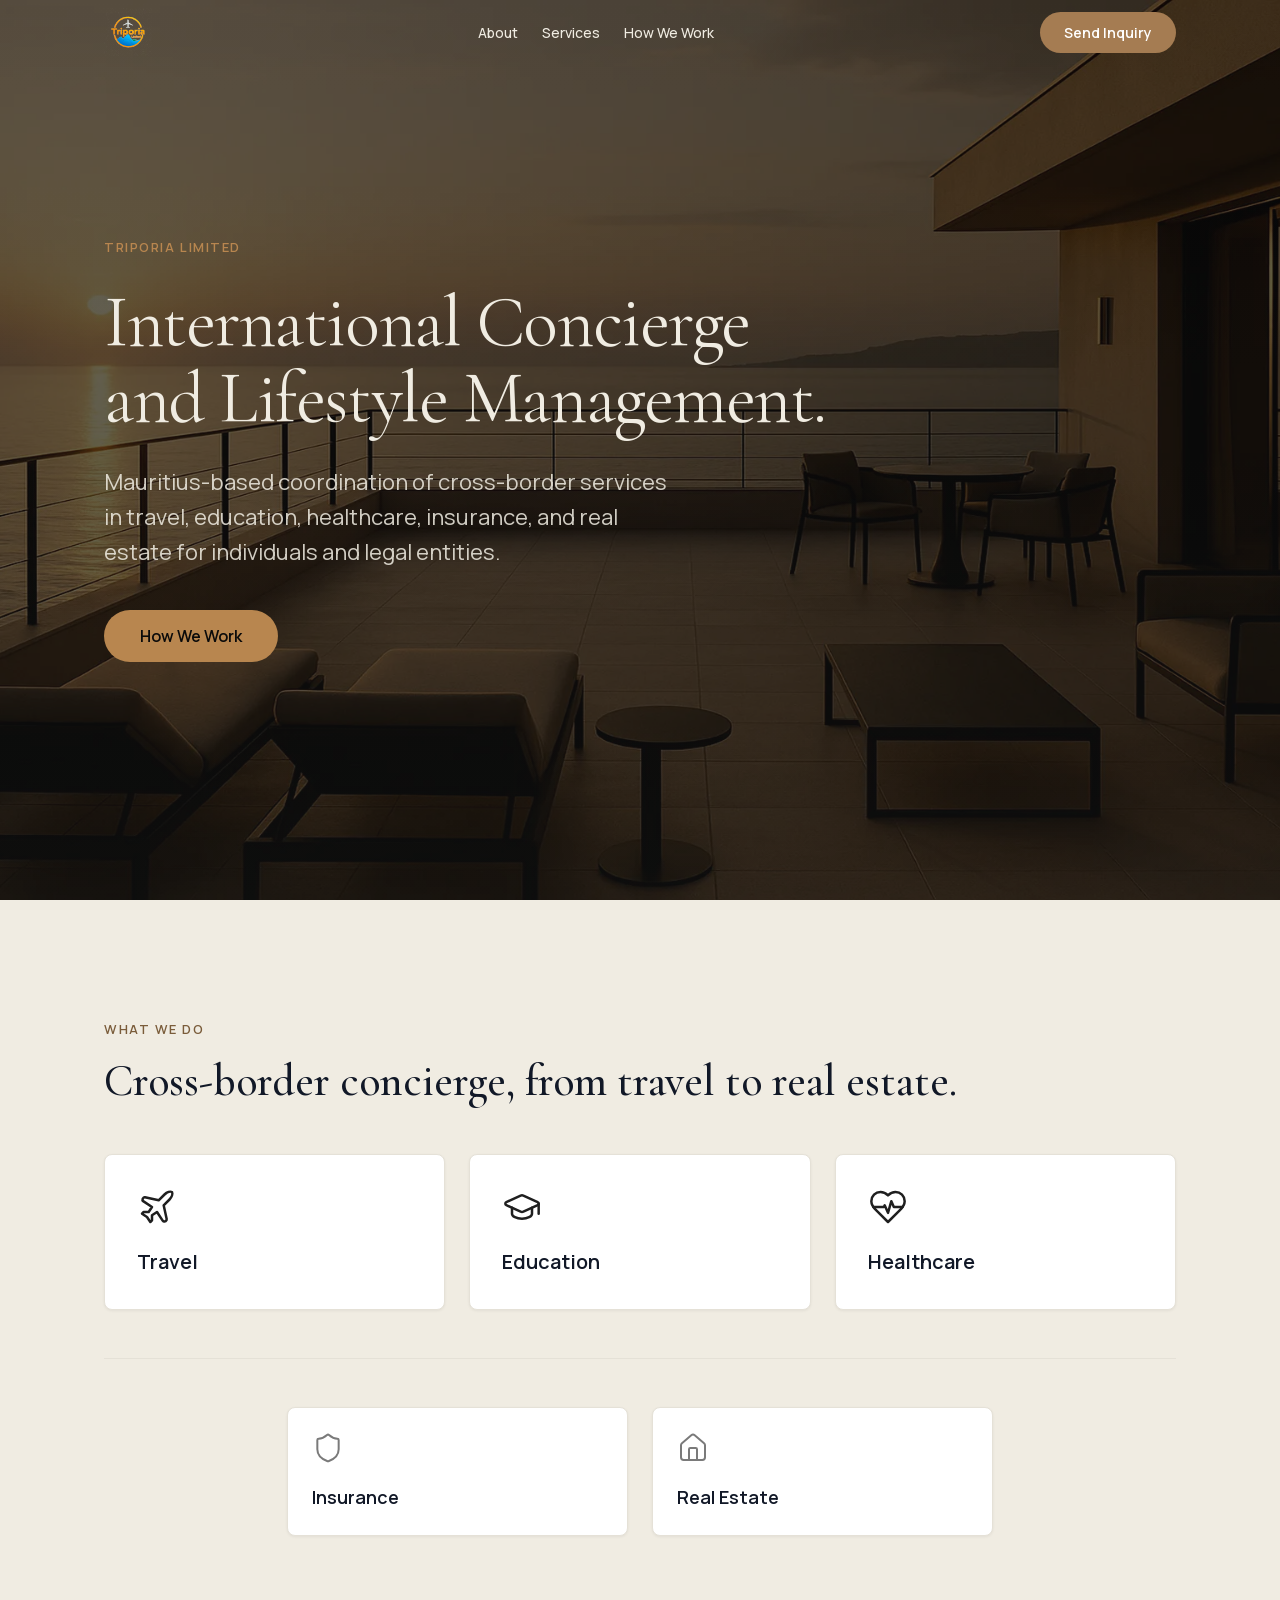
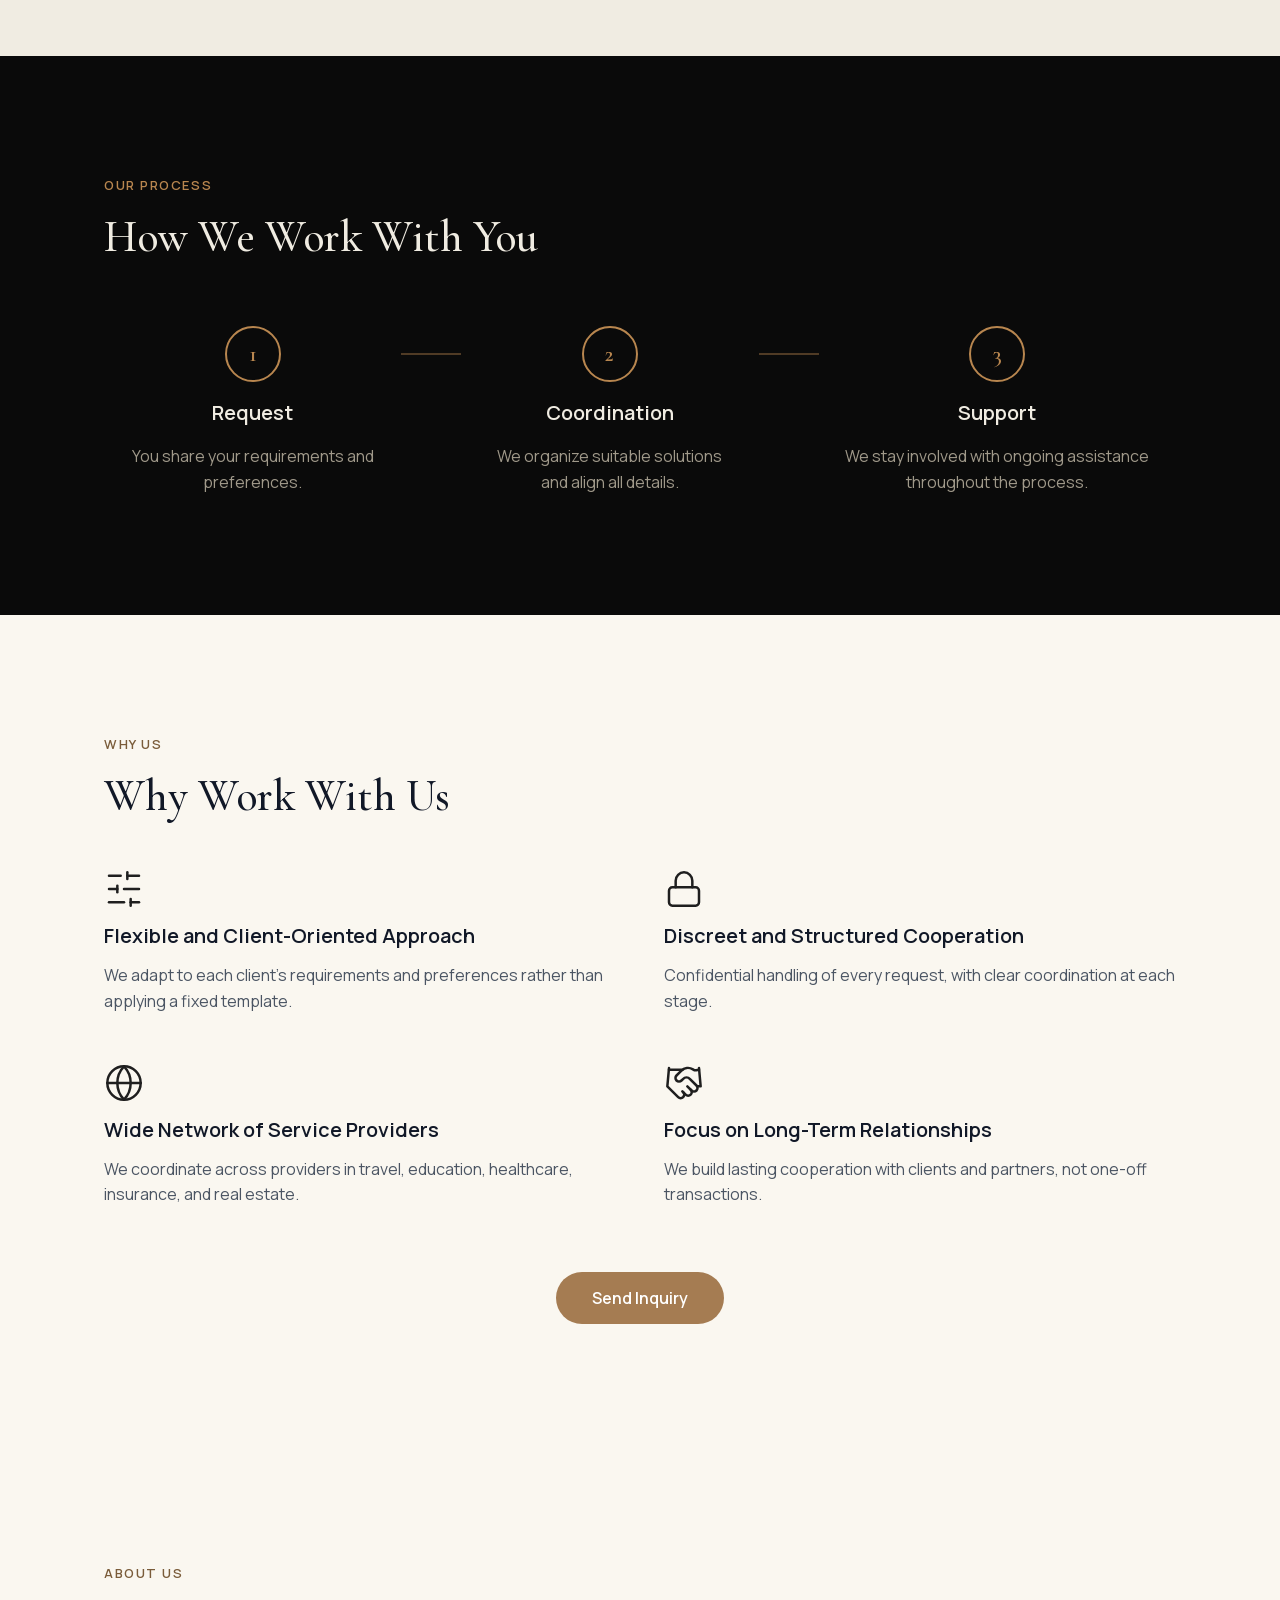
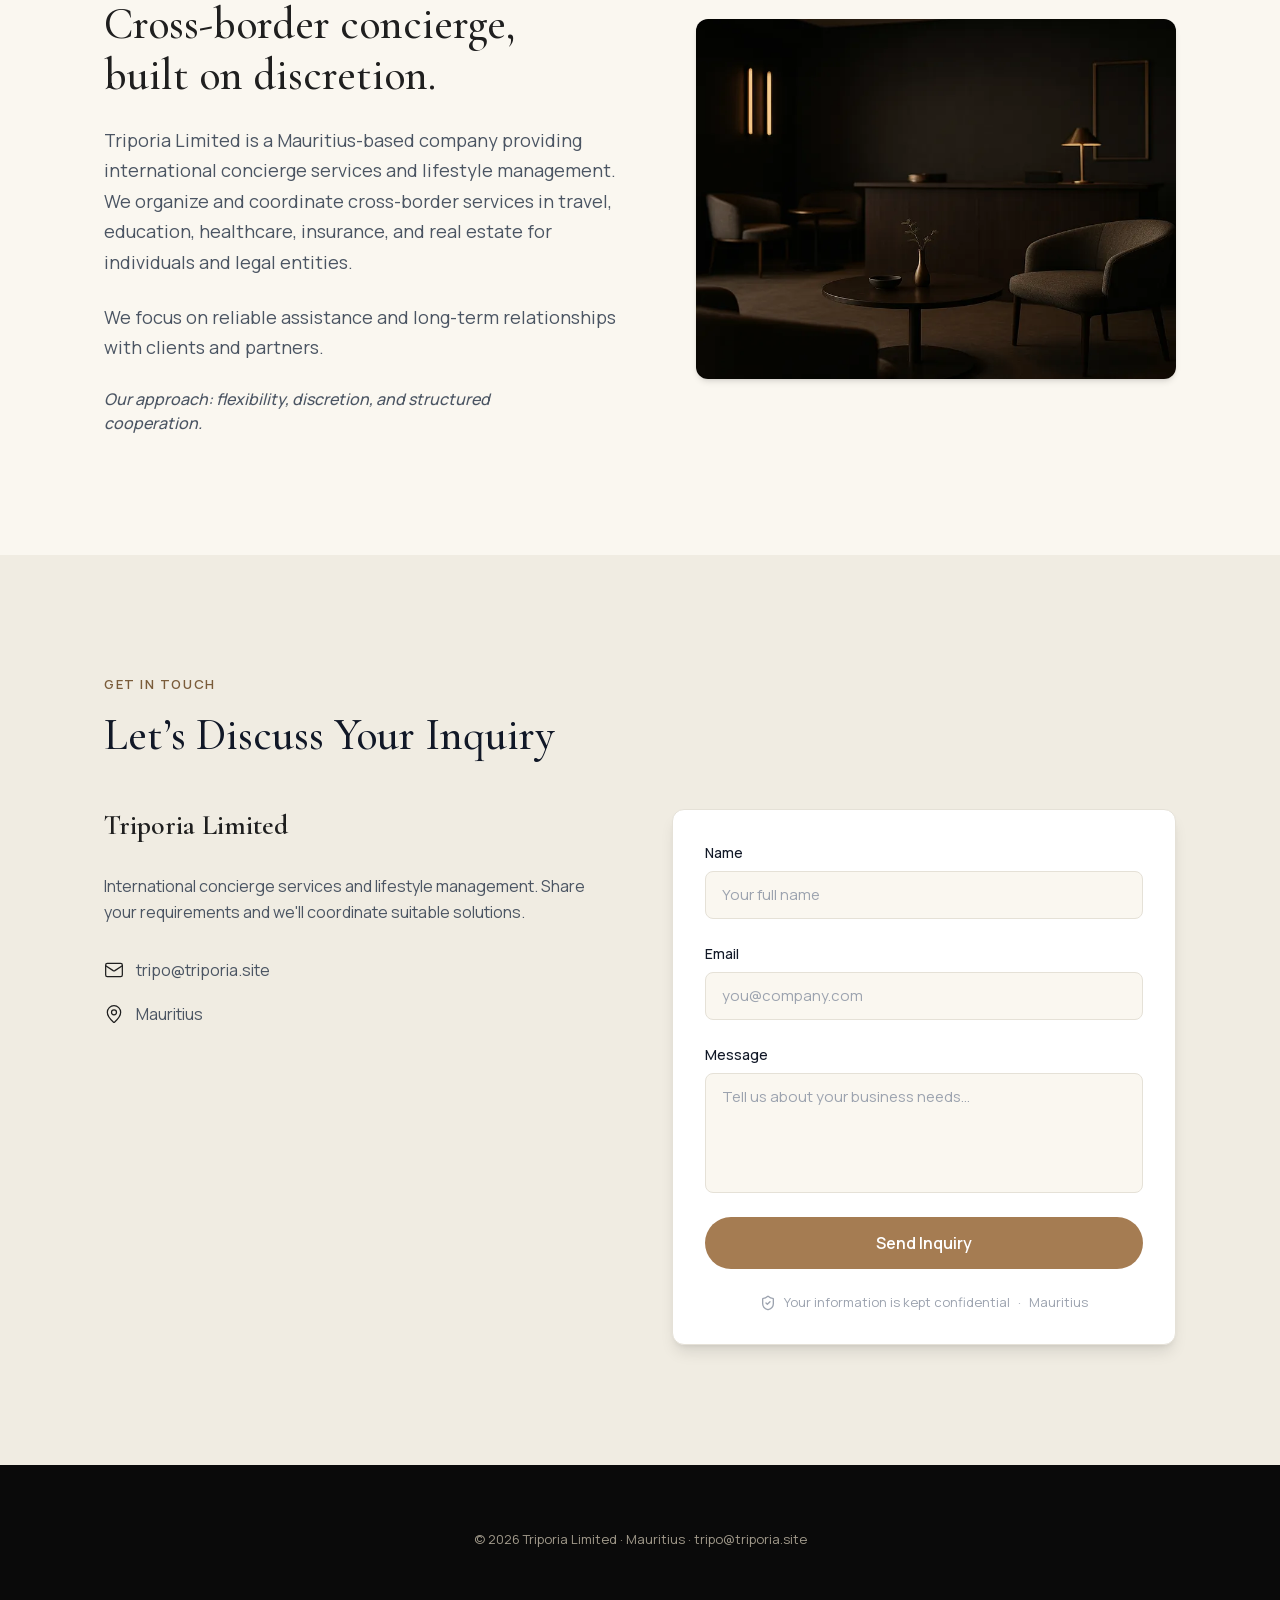
==== index.html @ 2bbe7aca "Deploy Triporia Limited website" ====
<!DOCTYPE html><!--W0R13BkIIW9bsK0Q0yOgu--><html lang="en" class="__variable_67a1af __variable_ebfcd2"><head><meta charSet="utf-8"/><meta name="viewport" content="width=device-width, initial-scale=1"/><link rel="preload" href="/_next/static/media/4c9affa5bc8f420e-s.p.woff2" as="font" crossorigin="" type="font/woff2"/><link rel="preload" href="/_next/static/media/7b89a4fd5e90ede0-s.p.woff2" as="font" crossorigin="" type="font/woff2"/><link rel="preload" as="image" href="/logo.png"/><link rel="stylesheet" href="/_next/static/css/1e160d4251b283e0.css" data-precedence="next"/><link rel="preload" as="script" fetchPriority="low" href="/_next/static/chunks/webpack-0ca44b2e39c7d91c.js"/><script src="/_next/static/chunks/4bd1b696-c023c6e3521b1417.js" async=""></script><script src="/_next/static/chunks/255-aaafc19c72668c72.js" async=""></script><script src="/_next/static/chunks/main-app-9f46b55a23344b33.js" async=""></script><script src="/_next/static/chunks/997-c5f59d3f4a9f9a53.js" async=""></script><script src="/_next/static/chunks/app/page-5013917c5279890f.js" async=""></script><meta name="next-size-adjust" content=""/><meta name="theme-color" content="#0a0a0a"/><title>Triporia — International Concierge and Lifestyle Management</title><meta name="description" content="Mauritius-based coordination of cross-border services in travel, education, healthcare, insurance, and real estate for individuals and legal entities."/><link rel="canonical" href="https://triporia.mu"/><meta property="og:title" content="Triporia — International Concierge and Lifestyle Management"/><meta property="og:description" content="Mauritius-based coordination of cross-border services in travel, education, healthcare, insurance, and real estate for individuals and legal entities."/><meta property="og:url" content="https://triporia.mu"/><meta property="og:image" content="https://triporia.mu/og.jpg"/><meta property="og:type" content="website"/><meta name="twitter:card" content="summary_large_image"/><meta name="twitter:title" content="Triporia — International Concierge and Lifestyle Management"/><meta name="twitter:description" content="Mauritius-based coordination of cross-border services in travel, education, healthcare, insurance, and real estate for individuals and legal entities."/><meta name="twitter:image" content="https://triporia.mu/og.jpg"/><link rel="icon" href="/favicon.png"/><script src="/_next/static/chunks/polyfills-42372ed130431b0a.js" noModule=""></script></head><body class="font-body antialiased"><div hidden=""><!--$--><!--/$--></div><header class="fixed top-0 left-0 z-50 w-full transition-all duration-200 ease-out bg-transparent"><nav class="mx-auto flex h-16 max-w-[1200px] items-center justify-between px-5 md:px-16"><a class="flex items-center" aria-label="Triporia" href="/"><img alt="Triporia" width="400" height="300" decoding="async" data-nimg="1" class="h-10 w-auto md:h-12" style="color:transparent" src="/logo.png"/></a><div class="hidden items-center gap-6 md:flex"><a class="font-body text-[14px] font-medium text-ink-light transition-colors hover:text-navy-400" href="#about">About</a><a class="font-body text-[14px] font-medium text-ink-light transition-colors hover:text-navy-400" href="#services">Services</a><a class="font-body text-[14px] font-medium text-ink-light transition-colors hover:text-navy-400" href="#how-we-work">How We Work</a></div><div class="flex items-center gap-4"><a class="hidden rounded-full bg-cta px-6 py-2.5 font-body text-[14px] font-semibold text-white transition-all hover:scale-[1.02] hover:bg-cta-hover md:inline-flex" href="#contacts">Send Inquiry</a><button class="-mr-3 rounded-lg p-3 text-ink-light transition-colors active:bg-white/5 md:hidden" aria-label="Open menu" aria-expanded="false" aria-controls="mobile-menu"><svg xmlns="http://www.w3.org/2000/svg" width="24" height="24" viewBox="0 0 24 24" fill="none" stroke="currentColor" stroke-width="2" stroke-linecap="round" stroke-linejoin="round" class="lucide lucide-menu" aria-hidden="true"><path d="M4 12h16"></path><path d="M4 18h16"></path><path d="M4 6h16"></path></svg></button></div></nav><div id="mobile-menu" aria-hidden="true" class="overflow-hidden bg-navy-950/95 backdrop-blur-[12px] transition-[max-height,opacity] duration-200 ease-out motion-reduce:transition-none md:hidden max-h-0 opacity-0"><div class="flex flex-col gap-1 px-5 pb-10 pt-2"><a tabindex="-1" class="-mx-2 block rounded-lg px-2 py-3 font-body text-[16px] font-medium text-ink-light transition-colors active:bg-white/5" href="#about">About</a><a tabindex="-1" class="-mx-2 block rounded-lg px-2 py-3 font-body text-[16px] font-medium text-ink-light transition-colors active:bg-white/5" href="#services">Services</a><a tabindex="-1" class="-mx-2 block rounded-lg px-2 py-3 font-body text-[16px] font-medium text-ink-light transition-colors active:bg-white/5" href="#how-we-work">How We Work</a><a tabindex="-1" class="mt-3 flex h-[52px] w-full items-center justify-center rounded-full bg-gold-500 font-body text-[16px] font-semibold text-navy-950 transition-all duration-250 ease-out hover:bg-gold-600 active:scale-[0.98]" href="#contacts">Send Inquiry</a></div></div></header><main><section id="hero" class="relative flex min-h-svh items-center overflow-hidden bg-navy-950 md:bg-gradient-to-b md:from-navy-950 md:to-navy-900 xl:min-h-screen"><div aria-hidden="true" class="absolute inset-0 hidden bg-cover bg-center opacity-35 md:block" style="background-image:url(&#x27;/hero.webp&#x27;)"></div><div class="relative z-10 mx-auto w-full max-w-[1200px] px-5 py-20 md:px-16 md:py-0"><div class="hero-animate flex max-w-[880px] flex-col gap-7"><p class="font-body text-[13px] font-semibold uppercase tracking-[0.12em] text-gold-500">Triporia Limited</p><h1 class="text-balance font-heading text-[clamp(1.75rem,7.5vw,2rem)] font-normal leading-[1.05] tracking-[-0.02em] text-ink-light md:text-[56px] lg:text-[72px]">International Concierge and Lifestyle Management.</h1><p class="max-w-[580px] font-body text-[18px] font-normal leading-[1.6] text-ink-light/85 md:text-[20px] lg:text-[22px]">Mauritius-based coordination of cross-border services in travel, education, healthcare, insurance, and real estate for individuals and legal entities.</p><div class="pt-3"><a class="inline-flex h-[52px] items-center justify-center rounded-full px-9 font-body text-[16px] font-semibold transition-all duration-250 ease-out bg-gold-500 text-navy-950 hover:bg-gold-600 hover:scale-[1.02]  disabled:cursor-not-allowed disabled:opacity-60" href="#how-we-work">How We Work</a></div></div></div><a aria-label="Scroll to next section" aria-hidden="false" tabindex="0" class="absolute inset-x-0 bottom-6 mx-auto w-fit text-gold-500/70 transition-opacity duration-300 hover:text-gold-500 md:hidden animate-scroll-hint" href="#services"><svg xmlns="http://www.w3.org/2000/svg" width="28" height="28" viewBox="0 0 24 24" fill="none" stroke="currentColor" stroke-width="1.5" stroke-linecap="round" stroke-linejoin="round" class="lucide lucide-chevron-down" aria-hidden="true"><path d="m6 9 6 6 6-6"></path></svg></a></section><div class="sr-hidden sr-mobile-on"><section id="services" class="scroll-mt-[48px] bg-surface-tinted"><div class="mx-auto max-w-[1200px] px-5 py-20 md:px-16 md:py-[80px] xl:py-[120px] flex flex-col gap-12 md:gap-10 xl:gap-12"><div class="flex flex-col gap-4"><p class="font-body text-[13px] font-semibold uppercase tracking-[0.12em] text-gold-700">What We Do</p><h2 class="text-balance font-heading text-[28px] font-medium leading-[1.15] md:text-[36px] lg:text-[44px] text-ink">Cross-border concierge, from travel to real estate.</h2></div><div class="grid grid-cols-1 gap-4 md:grid-cols-2 md:gap-6 lg:grid-cols-3"><div class="flex h-full flex-col gap-5 rounded-lg border border-line bg-surface-card shadow-[0_1px_3px_rgba(0,0,0,0.06)] transition-all duration-300 ease-out hover:-translate-y-1 hover:shadow-[0_4px_12px_rgba(0,0,0,0.1)] p-8"><svg xmlns="http://www.w3.org/2000/svg" width="40" height="40" viewBox="0 0 24 24" fill="none" stroke="currentColor" stroke-width="1.5" stroke-linecap="round" stroke-linejoin="round" class="lucide lucide-plane text-navy-800" aria-hidden="true"><path d="M17.8 19.2 16 11l3.5-3.5C21 6 21.5 4 21 3c-1-.5-3 0-4.5 1.5L13 8 4.8 6.2c-.5-.1-.9.1-1.1.5l-.3.5c-.2.5-.1 1 .3 1.3L9 12l-2 3H4l-1 1 3 2 2 3 1-1v-3l3-2 3.5 5.3c.3.4.8.5 1.3.3l.5-.2c.4-.3.6-.7.5-1.2z"></path></svg><div class="flex flex-col gap-3"><h3 class="font-body text-ink text-[20px] font-bold">Travel</h3></div></div><div class="flex h-full flex-col gap-5 rounded-lg border border-line bg-surface-card shadow-[0_1px_3px_rgba(0,0,0,0.06)] transition-all duration-300 ease-out hover:-translate-y-1 hover:shadow-[0_4px_12px_rgba(0,0,0,0.1)] p-8"><svg xmlns="http://www.w3.org/2000/svg" width="40" height="40" viewBox="0 0 24 24" fill="none" stroke="currentColor" stroke-width="1.5" stroke-linecap="round" stroke-linejoin="round" class="lucide lucide-graduation-cap text-navy-800" aria-hidden="true"><path d="M21.42 10.922a1 1 0 0 0-.019-1.838L12.83 5.18a2 2 0 0 0-1.66 0L2.6 9.08a1 1 0 0 0 0 1.832l8.57 3.908a2 2 0 0 0 1.66 0z"></path><path d="M22 10v6"></path><path d="M6 12.5V16a6 3 0 0 0 12 0v-3.5"></path></svg><div class="flex flex-col gap-3"><h3 class="font-body text-ink text-[20px] font-bold">Education</h3></div></div><div class="flex h-full flex-col gap-5 rounded-lg border border-line bg-surface-card shadow-[0_1px_3px_rgba(0,0,0,0.06)] transition-all duration-300 ease-out hover:-translate-y-1 hover:shadow-[0_4px_12px_rgba(0,0,0,0.1)] p-8"><svg xmlns="http://www.w3.org/2000/svg" width="40" height="40" viewBox="0 0 24 24" fill="none" stroke="currentColor" stroke-width="1.5" stroke-linecap="round" stroke-linejoin="round" class="lucide lucide-heart-pulse text-navy-800" aria-hidden="true"><path d="M19 14c1.49-1.46 3-3.21 3-5.5A5.5 5.5 0 0 0 16.5 3c-1.76 0-3 .5-4.5 2-1.5-1.5-2.74-2-4.5-2A5.5 5.5 0 0 0 2 8.5c0 2.3 1.5 4.05 3 5.5l7 7Z"></path><path d="M3.22 12H9.5l.5-1 2 4.5 2-7 1.5 3.5h5.27"></path></svg><div class="flex flex-col gap-3"><h3 class="font-body text-ink text-[20px] font-bold">Healthcare</h3></div></div></div><hr class="border-line"/><div class="flex flex-col gap-4 md:flex-row md:justify-center md:gap-6"><div class="md:w-[calc((100%-1.5rem)/2)] md:shrink-0 lg:w-[calc((100%-3rem)/3)]"><div class="flex h-full flex-col gap-5 rounded-lg border border-line bg-surface-card shadow-[0_1px_3px_rgba(0,0,0,0.06)] transition-all duration-300 ease-out hover:-translate-y-1 hover:shadow-[0_4px_12px_rgba(0,0,0,0.1)] p-6"><svg xmlns="http://www.w3.org/2000/svg" width="32" height="32" viewBox="0 0 24 24" fill="none" stroke="currentColor" stroke-width="1.5" stroke-linecap="round" stroke-linejoin="round" class="lucide lucide-shield text-navy-400" aria-hidden="true"><path d="M20 13c0 5-3.5 7.5-7.66 8.95a1 1 0 0 1-.67-.01C7.5 20.5 4 18 4 13V6a1 1 0 0 1 1-1c2 0 4.5-1.2 6.24-2.72a1.17 1.17 0 0 1 1.52 0C14.51 3.81 17 5 19 5a1 1 0 0 1 1 1z"></path></svg><div class="flex flex-col gap-3"><h3 class="font-body text-ink text-[18px] font-semibold">Insurance</h3></div></div></div><div class="md:w-[calc((100%-1.5rem)/2)] md:shrink-0 lg:w-[calc((100%-3rem)/3)]"><div class="flex h-full flex-col gap-5 rounded-lg border border-line bg-surface-card shadow-[0_1px_3px_rgba(0,0,0,0.06)] transition-all duration-300 ease-out hover:-translate-y-1 hover:shadow-[0_4px_12px_rgba(0,0,0,0.1)] p-6"><svg xmlns="http://www.w3.org/2000/svg" width="32" height="32" viewBox="0 0 24 24" fill="none" stroke="currentColor" stroke-width="1.5" stroke-linecap="round" stroke-linejoin="round" class="lucide lucide-house text-navy-400" aria-hidden="true"><path d="M15 21v-8a1 1 0 0 0-1-1h-4a1 1 0 0 0-1 1v8"></path><path d="M3 10a2 2 0 0 1 .709-1.528l7-5.999a2 2 0 0 1 2.582 0l7 5.999A2 2 0 0 1 21 10v9a2 2 0 0 1-2 2H5a2 2 0 0 1-2-2z"></path></svg><div class="flex flex-col gap-3"><h3 class="font-body text-ink text-[18px] font-semibold">Real Estate</h3></div></div></div></div></div></section></div><div class="sr-hidden"><section id="how-we-work" class="scroll-mt-[48px] bg-navy-950"><div class="mx-auto max-w-[1200px] px-5 py-20 md:px-16 md:py-[80px] xl:py-[120px] flex flex-col gap-12 md:gap-10 xl:gap-12"><div class="flex flex-col gap-4"><p class="font-body text-[13px] font-semibold uppercase tracking-[0.12em] text-gold-500">Our Process</p><h2 class="text-balance font-heading text-[28px] font-medium leading-[1.15] md:text-[36px] lg:text-[44px] text-ink-light">How We Work With You</h2></div><div class="flex flex-col gap-4 pt-4 lg:flex-row lg:items-start lg:gap-0"><div class="flex flex-1 flex-col items-center lg:flex-row lg:items-start"><div class="flex flex-1 flex-col items-center gap-4 px-6"><div class="flex h-14 w-14 items-center justify-center rounded-full border-2 border-gold-500 bg-transparent"><span class="font-heading text-[22px] font-semibold text-gold-500">1</span></div><h3 class="text-center font-body text-[20px] font-bold text-ink-light">Request</h3><p class="text-center font-body text-[16px] font-normal leading-[1.6] text-ink-light-muted">You share your requirements and preferences.</p></div><div class="hidden h-14 w-[60px] items-center justify-center lg:flex"><div class="h-[2px] w-full bg-gold-500/40"></div></div><div class="mt-4 flex h-8 w-full items-center justify-center lg:hidden"><div class="h-full w-[2px] bg-gold-500/40"></div></div></div><div class="flex flex-1 flex-col items-center lg:flex-row lg:items-start"><div class="flex flex-1 flex-col items-center gap-4 px-6"><div class="flex h-14 w-14 items-center justify-center rounded-full border-2 border-gold-500 bg-transparent"><span class="font-heading text-[22px] font-semibold text-gold-500">2</span></div><h3 class="text-center font-body text-[20px] font-bold text-ink-light">Coordination</h3><p class="text-center font-body text-[16px] font-normal leading-[1.6] text-ink-light-muted">We organize suitable solutions and align all details.</p></div><div class="hidden h-14 w-[60px] items-center justify-center lg:flex"><div class="h-[2px] w-full bg-gold-500/40"></div></div><div class="mt-4 flex h-8 w-full items-center justify-center lg:hidden"><div class="h-full w-[2px] bg-gold-500/40"></div></div></div><div class="flex flex-1 flex-col items-center lg:flex-row lg:items-start"><div class="flex flex-1 flex-col items-center gap-4 px-6"><div class="flex h-14 w-14 items-center justify-center rounded-full border-2 border-gold-500 bg-transparent"><span class="font-heading text-[22px] font-semibold text-gold-500">3</span></div><h3 class="text-center font-body text-[20px] font-bold text-ink-light">Support</h3><p class="text-center font-body text-[16px] font-normal leading-[1.6] text-ink-light-muted">We stay involved with ongoing assistance throughout the process.</p></div></div></div></div></section></div><div class="sr-hidden"><section id="why-us" class="scroll-mt-[48px] bg-surface-warm"><div class="mx-auto max-w-[1200px] px-5 py-20 md:px-16 md:py-[80px] xl:py-[120px] flex flex-col gap-12 md:gap-10 xl:gap-12"><div class="flex flex-col gap-4"><p class="font-body text-[13px] font-semibold uppercase tracking-[0.12em] text-gold-700">Why Us</p><h2 class="text-balance font-heading text-[28px] font-medium leading-[1.15] md:text-[36px] lg:text-[44px] text-ink">Why Work With Us</h2></div><div class="grid grid-cols-1 gap-10 md:grid-cols-2 md:gap-x-8 md:gap-y-10 xl:gap-12"><div class="flex flex-col gap-3"><svg xmlns="http://www.w3.org/2000/svg" width="40" height="40" viewBox="0 0 24 24" fill="none" stroke="currentColor" stroke-width="1.5" stroke-linecap="round" stroke-linejoin="round" class="lucide lucide-sliders-horizontal text-navy-800" aria-hidden="true"><line x1="21" x2="14" y1="4" y2="4"></line><line x1="10" x2="3" y1="4" y2="4"></line><line x1="21" x2="12" y1="12" y2="12"></line><line x1="8" x2="3" y1="12" y2="12"></line><line x1="21" x2="16" y1="20" y2="20"></line><line x1="12" x2="3" y1="20" y2="20"></line><line x1="14" x2="14" y1="2" y2="6"></line><line x1="8" x2="8" y1="10" y2="14"></line><line x1="16" x2="16" y1="18" y2="22"></line></svg><h3 class="font-body text-[20px] font-bold text-ink">Flexible and Client-Oriented Approach</h3><p class="font-body text-[16px] font-normal leading-[1.6] text-ink-muted">We adapt to each client&#x27;s requirements and preferences rather than applying a fixed template.</p></div><div class="flex flex-col gap-3"><svg xmlns="http://www.w3.org/2000/svg" width="40" height="40" viewBox="0 0 24 24" fill="none" stroke="currentColor" stroke-width="1.5" stroke-linecap="round" stroke-linejoin="round" class="lucide lucide-lock text-navy-800" aria-hidden="true"><rect width="18" height="11" x="3" y="11" rx="2" ry="2"></rect><path d="M7 11V7a5 5 0 0 1 10 0v4"></path></svg><h3 class="font-body text-[20px] font-bold text-ink">Discreet and Structured Cooperation</h3><p class="font-body text-[16px] font-normal leading-[1.6] text-ink-muted">Confidential handling of every request, with clear coordination at each stage.</p></div><div class="flex flex-col gap-3"><svg xmlns="http://www.w3.org/2000/svg" width="40" height="40" viewBox="0 0 24 24" fill="none" stroke="currentColor" stroke-width="1.5" stroke-linecap="round" stroke-linejoin="round" class="lucide lucide-globe text-navy-800" aria-hidden="true"><circle cx="12" cy="12" r="10"></circle><path d="M12 2a14.5 14.5 0 0 0 0 20 14.5 14.5 0 0 0 0-20"></path><path d="M2 12h20"></path></svg><h3 class="font-body text-[20px] font-bold text-ink">Wide Network of Service Providers</h3><p class="font-body text-[16px] font-normal leading-[1.6] text-ink-muted">We coordinate across providers in travel, education, healthcare, insurance, and real estate.</p></div><div class="flex flex-col gap-3"><svg xmlns="http://www.w3.org/2000/svg" width="40" height="40" viewBox="0 0 24 24" fill="none" stroke="currentColor" stroke-width="1.5" stroke-linecap="round" stroke-linejoin="round" class="lucide lucide-handshake text-navy-800" aria-hidden="true"><path d="m11 17 2 2a1 1 0 1 0 3-3"></path><path d="m14 14 2.5 2.5a1 1 0 1 0 3-3l-3.88-3.88a3 3 0 0 0-4.24 0l-.88.88a1 1 0 1 1-3-3l2.81-2.81a5.79 5.79 0 0 1 7.06-.87l.47.28a2 2 0 0 0 1.42.25L21 4"></path><path d="m21 3 1 11h-2"></path><path d="M3 3 2 14l6.5 6.5a1 1 0 1 0 3-3"></path><path d="M3 4h8"></path></svg><h3 class="font-body text-[20px] font-bold text-ink">Focus on Long-Term Relationships</h3><p class="font-body text-[16px] font-normal leading-[1.6] text-ink-muted">We build lasting cooperation with clients and partners, not one-off transactions.</p></div></div><div class="flex justify-center pt-4"><a class="inline-flex h-[52px] items-center justify-center rounded-full px-9 font-body text-[16px] font-semibold transition-all duration-250 ease-out bg-cta text-white hover:bg-cta-hover hover:scale-[1.02]  disabled:cursor-not-allowed disabled:opacity-60" href="#contacts">Send Inquiry</a></div></div></section></div><div class="sr-hidden"><section id="about" class="scroll-mt-[48px] bg-surface-warm"><div class="mx-auto max-w-[1200px] px-5 py-20 md:px-16 md:py-[80px] xl:py-[120px] flex flex-col items-center gap-16 lg:flex-row"><div class="flex flex-col gap-6 md:flex-1"><div class="flex flex-col gap-4"><p class="font-body text-[13px] font-semibold uppercase tracking-[0.12em] text-gold-700">About Us</p><h2 class="text-balance font-heading text-[28px] font-medium leading-[1.15] md:text-[36px] lg:text-[44px] text-navy-800">Cross-border concierge, built on discretion.</h2></div><p class="max-w-[600px] font-body text-[16px] font-normal leading-[1.7] text-ink-muted md:text-[18px]">Triporia Limited is a Mauritius-based company providing international concierge services and lifestyle management. We organize and coordinate cross-border services in travel, education, healthcare, insurance, and real estate for individuals and legal entities.</p><p class="max-w-[600px] font-body text-[16px] font-normal leading-[1.7] text-ink-muted md:text-[18px]">We focus on reliable assistance and long-term relationships with clients and partners.</p><p class="max-w-[480px] font-body text-[16px] font-medium italic leading-[1.5] text-ink-muted">Our approach: flexibility, discretion, and structured cooperation.</p></div><div class="w-full md:mx-auto md:max-w-[640px] lg:mx-0 lg:w-[480px] lg:max-w-none"><img alt="Triporia concierge coordination" loading="lazy" width="480" height="360" decoding="async" data-nimg="1" class="rounded-xl object-cover shadow-md" style="color:transparent" src="/about.webp"/></div></div></section></div><div class="sr-hidden"><section id="contacts" class="scroll-mt-[48px] bg-surface-tinted"><div class="mx-auto max-w-[1200px] px-5 py-20 md:px-16 md:py-[80px] xl:py-[120px] flex flex-col gap-12 md:gap-10 xl:gap-12"><div class="flex flex-col gap-4"><p class="font-body text-[13px] font-semibold uppercase tracking-[0.12em] text-gold-700">Get in Touch</p><h2 class="text-balance font-heading text-[28px] font-medium leading-[1.15] md:text-[36px] lg:text-[44px] text-ink">Let’s Discuss Your Inquiry</h2></div><div class="flex flex-col gap-16 lg:flex-row"><div class="flex flex-col gap-8 md:flex-1"><h3 class="font-heading text-[20px] font-semibold leading-[1.2] text-navy-800 md:text-[28px]">Triporia Limited</h3><p class="font-body text-[16px] font-normal leading-[1.6] text-ink-muted">International concierge services and lifestyle management. Share your requirements and we&#x27;ll coordinate suitable solutions.</p><div class="flex flex-col gap-5"><div class="flex items-center gap-3"><svg xmlns="http://www.w3.org/2000/svg" width="20" height="20" viewBox="0 0 24 24" fill="none" stroke="currentColor" stroke-width="1.5" stroke-linecap="round" stroke-linejoin="round" class="lucide lucide-mail text-navy-800" aria-hidden="true"><path d="m22 7-8.991 5.727a2 2 0 0 1-2.009 0L2 7"></path><rect x="2" y="4" width="20" height="16" rx="2"></rect></svg><span class="font-body text-[16px] text-ink-muted">tripo@triporia.site</span></div><div class="flex items-center gap-3"><svg xmlns="http://www.w3.org/2000/svg" width="20" height="20" viewBox="0 0 24 24" fill="none" stroke="currentColor" stroke-width="1.5" stroke-linecap="round" stroke-linejoin="round" class="lucide lucide-map-pin text-navy-800" aria-hidden="true"><path d="M20 10c0 4.993-5.539 10.193-7.399 11.799a1 1 0 0 1-1.202 0C9.539 20.193 4 14.993 4 10a8 8 0 0 1 16 0"></path><circle cx="12" cy="10" r="3"></circle></svg><span class="font-body text-[16px] text-ink-muted">Mauritius</span></div></div></div><div class="md:flex-1"><form noValidate="" class="flex flex-col gap-6 rounded-xl border border-line bg-surface-card p-8 shadow-lg"><input type="hidden" name="access_key" value="a79038ac-c43e-41e4-bf1e-dd2273604235"/><input type="hidden" name="subject" value="New inquiry from the Triporia Limited website"/><input type="checkbox" class="hidden" tabindex="-1" autoComplete="off" aria-hidden="true" name="botcheck"/><div class="flex flex-col gap-2"><label for="name" class="font-body text-[14px] font-medium text-ink">Name</label><input id="name" type="text" placeholder="Your full name" required="" class="w-full rounded-lg border bg-surface-warm px-4 font-body text-[15px] text-ink placeholder:text-ink-faint focus:outline-none focus:ring-2 border-line focus:ring-navy-400 h-12" name="name"/></div><div class="flex flex-col gap-2"><label for="email" class="font-body text-[14px] font-medium text-ink">Email</label><input id="email" type="email" placeholder="you@company.com" required="" class="w-full rounded-lg border bg-surface-warm px-4 font-body text-[15px] text-ink placeholder:text-ink-faint focus:outline-none focus:ring-2 border-line focus:ring-navy-400 h-12" name="email"/></div><div class="flex flex-col gap-2"><label for="message" class="font-body text-[14px] font-medium text-ink">Message</label><textarea id="message" name="message" placeholder="Tell us about your business needs..." rows="4" class="w-full rounded-lg border bg-surface-warm px-4 font-body text-[15px] text-ink placeholder:text-ink-faint focus:outline-none focus:ring-2 border-line focus:ring-navy-400 h-[120px] resize-none py-3"></textarea></div><button type="submit" class="inline-flex h-[52px] items-center justify-center rounded-full px-9 font-body text-[16px] font-semibold transition-all duration-250 ease-out bg-cta text-white hover:bg-cta-hover hover:scale-[1.02] w-full disabled:cursor-not-allowed disabled:opacity-60">Send Inquiry</button><div class="flex flex-col items-center gap-2 text-center md:flex-row md:flex-wrap md:justify-center md:gap-2"><svg xmlns="http://www.w3.org/2000/svg" width="16" height="16" viewBox="0 0 24 24" fill="none" stroke="currentColor" stroke-width="2" stroke-linecap="round" stroke-linejoin="round" class="lucide lucide-shield-check text-ink-faint" aria-hidden="true"><path d="M20 13c0 5-3.5 7.5-7.66 8.95a1 1 0 0 1-.67-.01C7.5 20.5 4 18 4 13V6a1 1 0 0 1 1-1c2 0 4.5-1.2 6.24-2.72a1.17 1.17 0 0 1 1.52 0C14.51 3.81 17 5 19 5a1 1 0 0 1 1 1z"></path><path d="m9 12 2 2 4-4"></path></svg><span class="font-body text-[13px] text-ink-faint">Your information is kept confidential<span class="ml-2 hidden md:inline">·</span></span><span class="font-body text-[13px] text-ink-faint">Mauritius</span></div></form></div></div></div></section></div></main><footer class="bg-navy-950"><div class="mx-auto max-w-[1200px] px-5 py-16 md:px-16 md:py-12 xl:py-16"><p class="mx-auto max-w-[640px] text-center font-body text-[13px] leading-relaxed text-ink-light-muted">© 2026 Triporia Limited · Mauritius · tripo@triporia.site</p></div></footer><!--$--><!--/$--><script src="/_next/static/chunks/webpack-0ca44b2e39c7d91c.js" id="_R_" async=""></script><script>(self.__next_f=self.__next_f||[]).push([0])</script><script>self.__next_f.push([1,"1:\"$Sreact.fragment\"\n2:I[9766,[],\"\"]\n3:I[8924,[],\"\"]\n4:I[1149,[\"997\",\"static/chunks/997-c5f59d3f4a9f9a53.js\",\"974\",\"static/chunks/app/page-5013917c5279890f.js\"],\"NavBar\"]\n5:I[2619,[\"997\",\"static/chunks/997-c5f59d3f4a9f9a53.js\",\"974\",\"static/chunks/app/page-5013917c5279890f.js\"],\"\"]\n6:I[8854,[\"997\",\"static/chunks/997-c5f59d3f4a9f9a53.js\",\"974\",\"static/chunks/app/page-5013917c5279890f.js\"],\"HeroScrollHint\"]\n7:I[6985,[\"997\",\"static/chunks/997-c5f59d3f4a9f9a53.js\",\"974\",\"static/chunks/app/page-5013917c5279890f.js\"],\"ScrollReveal\"]\n13:I[7150,[],\"\"]\n:HL[\"/_next/static/media/4c9affa5bc8f420e-s.p.woff2\",\"font\",{\"crossOrigin\":\"\",\"type\":\"font/woff2\"}]\n:HL[\"/_next/static/media/7b89a4fd5e90ede0-s.p.woff2\",\"font\",{\"crossOrigin\":\"\",\"type\":\"font/woff2\"}]\n:HL[\"/_next/static/css/1e160d4251b283e0.css\",\"style\"]\n"])</script><script>self.__next_f.push([1,"0:{\"P\":null,\"b\":\"W0R13BkIIW9bsK0Q0yOgu\",\"p\":\"\",\"c\":[\"\",\"\"],\"i\":false,\"f\":[[[\"\",{\"children\":[\"__PAGE__\",{}]},\"$undefined\",\"$undefined\",true],[\"\",[\"$\",\"$1\",\"c\",{\"children\":[[[\"$\",\"link\",\"0\",{\"rel\":\"stylesheet\",\"href\":\"/_next/static/css/1e160d4251b283e0.css\",\"precedence\":\"next\",\"crossOrigin\":\"$undefined\",\"nonce\":\"$undefined\"}]],[\"$\",\"html\",null,{\"lang\":\"en\",\"className\":\"__variable_67a1af __variable_ebfcd2\",\"children\":[\"$\",\"body\",null,{\"className\":\"font-body antialiased\",\"children\":[\"$\",\"$L2\",null,{\"parallelRouterKey\":\"children\",\"error\":\"$undefined\",\"errorStyles\":\"$undefined\",\"errorScripts\":\"$undefined\",\"template\":[\"$\",\"$L3\",null,{}],\"templateStyles\":\"$undefined\",\"templateScripts\":\"$undefined\",\"notFound\":[[[\"$\",\"title\",null,{\"children\":\"404: This page could not be found.\"}],[\"$\",\"div\",null,{\"style\":{\"fontFamily\":\"system-ui,\\\"Segoe UI\\\",Roboto,Helvetica,Arial,sans-serif,\\\"Apple Color Emoji\\\",\\\"Segoe UI Emoji\\\"\",\"height\":\"100vh\",\"textAlign\":\"center\",\"display\":\"flex\",\"flexDirection\":\"column\",\"alignItems\":\"center\",\"justifyContent\":\"center\"},\"children\":[\"$\",\"div\",null,{\"children\":[[\"$\",\"style\",null,{\"dangerouslySetInnerHTML\":{\"__html\":\"body{color:#000;background:#fff;margin:0}.next-error-h1{border-right:1px solid rgba(0,0,0,.3)}@media (prefers-color-scheme:dark){body{color:#fff;background:#000}.next-error-h1{border-right:1px solid rgba(255,255,255,.3)}}\"}}],[\"$\",\"h1\",null,{\"className\":\"next-error-h1\",\"style\":{\"display\":\"inline-block\",\"margin\":\"0 20px 0 0\",\"padding\":\"0 23px 0 0\",\"fontSize\":24,\"fontWeight\":500,\"verticalAlign\":\"top\",\"lineHeight\":\"49px\"},\"children\":404}],[\"$\",\"div\",null,{\"style\":{\"display\":\"inline-block\"},\"children\":[\"$\",\"h2\",null,{\"style\":{\"fontSize\":14,\"fontWeight\":400,\"lineHeight\":\"49px\",\"margin\":0},\"children\":\"This page could not be found.\"}]}]]}]}]],[]],\"forbidden\":\"$undefined\",\"unauthorized\":\"$undefined\"}]}]}]]}],{\"children\":[\"__PAGE__\",[\"$\",\"$1\",\"c\",{\"children\":[[[\"$\",\"$L4\",null,{\"brand\":\"Triporia\",\"logoSrc\":\"/logo.png\",\"links\":[{\"label\":\"About\",\"href\":\"#about\"},{\"label\":\"Services\",\"href\":\"#services\"},{\"label\":\"How We Work\",\"href\":\"#how-we-work\"}],\"ctaLabel\":\"Send Inquiry\",\"ctaHref\":\"#contacts\"}],[\"$\",\"main\",null,{\"children\":[[\"$\",\"section\",null,{\"id\":\"hero\",\"className\":\"relative flex min-h-svh items-center overflow-hidden bg-navy-950 md:bg-gradient-to-b md:from-navy-950 md:to-navy-900 xl:min-h-screen\",\"children\":[[\"$\",\"div\",null,{\"aria-hidden\":true,\"className\":\"absolute inset-0 hidden bg-cover bg-center opacity-35 md:block\",\"style\":{\"backgroundImage\":\"url('/hero.webp')\"}}],[\"$\",\"div\",null,{\"className\":\"relative z-10 mx-auto w-full max-w-[1200px] px-5 py-20 md:px-16 md:py-0\",\"children\":[\"$\",\"div\",null,{\"className\":\"hero-animate flex max-w-[880px] flex-col gap-7\",\"children\":[[\"$\",\"p\",null,{\"className\":\"font-body text-[13px] font-semibold uppercase tracking-[0.12em] text-gold-500\",\"children\":\"Triporia Limited\"}],[\"$\",\"h1\",null,{\"className\":\"text-balance font-heading text-[clamp(1.75rem,7.5vw,2rem)] font-normal leading-[1.05] tracking-[-0.02em] text-ink-light md:text-[56px] lg:text-[72px]\",\"children\":\"International Concierge and Lifestyle Management.\"}],[\"$\",\"p\",null,{\"className\":\"max-w-[580px] font-body text-[18px] font-normal leading-[1.6] text-ink-light/85 md:text-[20px] lg:text-[22px]\",\"children\":\"Mauritius-based coordination of cross-border services in travel, education, healthcare, insurance, and real estate for individuals and legal entities.\"}],[\"$\",\"div\",null,{\"className\":\"pt-3\",\"children\":[\"$\",\"$L5\",null,{\"href\":\"#how-we-work\",\"className\":\"inline-flex h-[52px] items-center justify-center rounded-full px-9 font-body text-[16px] font-semibold transition-all duration-250 ease-out bg-gold-500 text-navy-950 hover:bg-gold-600 hover:scale-[1.02]  disabled:cursor-not-allowed disabled:opacity-60\",\"children\":\"How We Work\"}]}]]}]}],[\"$\",\"$L6\",null,{}]]}],[\"$\",\"$L7\",null,{\"className\":\"sr-mobile-on\",\"children\":[\"$\",\"section\",null,{\"id\":\"services\",\"className\":\"scroll-mt-[48px] bg-surface-tinted\",\"children\":[\"$\",\"div\",null,{\"className\":\"mx-auto max-w-[1200px] px-5 py-20 md:px-16 md:py-[80px] xl:py-[120px] flex flex-col gap-12 md:gap-10 xl:gap-12\",\"children\":[[\"$\",\"div\",null,{\"className\":\"flex flex-col gap-4\",\"children\":[[\"$\",\"p\",null,{\"className\":\"font-body text-[13px] font-semibold uppercase tracking-[0.12em] text-gold-700\",\"children\":\"What We Do\"}],\"$L8\"]}],\"$L9\",\"$La\",\"$Lb\"]}]}]}],\"$Lc\",\"$Ld\",\"$Le\",\"$Lf\"]}],\"$L10\"],null,\"$L11\"]}],{},null,false]},null,false],\"$L12\",false]],\"m\":\"$undefined\",\"G\":[\"$13\",[]],\"s\":false,\"S\":true}\n"])</script><script>self.__next_f.push([1,"1a:I[1356,[\"997\",\"static/chunks/997-c5f59d3f4a9f9a53.js\",\"974\",\"static/chunks/app/page-5013917c5279890f.js\"],\"Image\"]\n1b:I[7250,[\"997\",\"static/chunks/997-c5f59d3f4a9f9a53.js\",\"974\",\"static/chunks/app/page-5013917c5279890f.js\"],\"ContactsSection\"]\n1c:I[4431,[],\"OutletBoundary\"]\n1e:I[5278,[],\"AsyncMetadataOutlet\"]\n20:I[4431,[],\"ViewportBoundary\"]\n22:I[4431,[],\"MetadataBoundary\"]\n23:\"$Sreact.suspense\"\n8:[\"$\",\"h2\",null,{\"className\":\"text-balance font-heading text-[28px] font-medium leading-[1.15] md:text-[36px] lg:text-[44px] text-ink\",\"children\":\"Cross-border concierge, from travel to real estate.\"}]\n"])</script><script>self.__next_f.push([1,"9:[\"$\",\"div\",null,{\"className\":\"grid grid-cols-1 gap-4 md:grid-cols-2 md:gap-6 lg:grid-cols-3\",\"children\":[[\"$\",\"div\",\"Travel\",{\"className\":\"flex h-full flex-col gap-5 rounded-lg border border-line bg-surface-card shadow-[0_1px_3px_rgba(0,0,0,0.06)] transition-all duration-300 ease-out hover:-translate-y-1 hover:shadow-[0_4px_12px_rgba(0,0,0,0.1)] p-8\",\"children\":[[\"$\",\"svg\",null,{\"ref\":\"$undefined\",\"xmlns\":\"http://www.w3.org/2000/svg\",\"width\":40,\"height\":40,\"viewBox\":\"0 0 24 24\",\"fill\":\"none\",\"stroke\":\"currentColor\",\"strokeWidth\":1.5,\"strokeLinecap\":\"round\",\"strokeLinejoin\":\"round\",\"className\":\"lucide lucide-plane text-navy-800\",\"aria-hidden\":\"true\",\"children\":[[\"$\",\"path\",\"1v9wt8\",{\"d\":\"M17.8 19.2 16 11l3.5-3.5C21 6 21.5 4 21 3c-1-.5-3 0-4.5 1.5L13 8 4.8 6.2c-.5-.1-.9.1-1.1.5l-.3.5c-.2.5-.1 1 .3 1.3L9 12l-2 3H4l-1 1 3 2 2 3 1-1v-3l3-2 3.5 5.3c.3.4.8.5 1.3.3l.5-.2c.4-.3.6-.7.5-1.2z\"}],\"$undefined\"]}],[\"$\",\"div\",null,{\"className\":\"flex flex-col gap-3\",\"children\":[[\"$\",\"h3\",null,{\"className\":\"font-body text-ink text-[20px] font-bold\",\"children\":\"Travel\"}],\"$undefined\"]}]]}],[\"$\",\"div\",\"Education\",{\"className\":\"flex h-full flex-col gap-5 rounded-lg border border-line bg-surface-card shadow-[0_1px_3px_rgba(0,0,0,0.06)] transition-all duration-300 ease-out hover:-translate-y-1 hover:shadow-[0_4px_12px_rgba(0,0,0,0.1)] p-8\",\"children\":[[\"$\",\"svg\",null,{\"ref\":\"$undefined\",\"xmlns\":\"http://www.w3.org/2000/svg\",\"width\":40,\"height\":40,\"viewBox\":\"0 0 24 24\",\"fill\":\"none\",\"stroke\":\"currentColor\",\"strokeWidth\":1.5,\"strokeLinecap\":\"round\",\"strokeLinejoin\":\"round\",\"className\":\"lucide lucide-graduation-cap text-navy-800\",\"aria-hidden\":\"true\",\"children\":[[\"$\",\"path\",\"j76jl0\",{\"d\":\"M21.42 10.922a1 1 0 0 0-.019-1.838L12.83 5.18a2 2 0 0 0-1.66 0L2.6 9.08a1 1 0 0 0 0 1.832l8.57 3.908a2 2 0 0 0 1.66 0z\"}],[\"$\",\"path\",\"1lu8f3\",{\"d\":\"M22 10v6\"}],[\"$\",\"path\",\"1r8lef\",{\"d\":\"M6 12.5V16a6 3 0 0 0 12 0v-3.5\"}],\"$undefined\"]}],[\"$\",\"div\",null,{\"className\":\"flex flex-col gap-3\",\"children\":[[\"$\",\"h3\",null,{\"className\":\"font-body text-ink text-[20px] font-bold\",\"children\":\"Education\"}],\"$undefined\"]}]]}],[\"$\",\"div\",\"Healthcare\",{\"className\":\"flex h-full flex-col gap-5 rounded-lg border border-line bg-surface-card shadow-[0_1px_3px_rgba(0,0,0,0.06)] transition-all duration-300 ease-out hover:-translate-y-1 hover:shadow-[0_4px_12px_rgba(0,0,0,0.1)] p-8\",\"children\":[[\"$\",\"svg\",null,{\"ref\":\"$undefined\",\"xmlns\":\"http://www.w3.org/2000/svg\",\"width\":40,\"height\":40,\"viewBox\":\"0 0 24 24\",\"fill\":\"none\",\"stroke\":\"currentColor\",\"strokeWidth\":1.5,\"strokeLinecap\":\"round\",\"strokeLinejoin\":\"round\",\"className\":\"lucide lucide-heart-pulse text-navy-800\",\"aria-hidden\":\"true\",\"children\":[[\"$\",\"path\",\"c3ymky\",{\"d\":\"M19 14c1.49-1.46 3-3.21 3-5.5A5.5 5.5 0 0 0 16.5 3c-1.76 0-3 .5-4.5 2-1.5-1.5-2.74-2-4.5-2A5.5 5.5 0 0 0 2 8.5c0 2.3 1.5 4.05 3 5.5l7 7Z\"}],[\"$\",\"path\",\"1uw2ng\",{\"d\":\"M3.22 12H9.5l.5-1 2 4.5 2-7 1.5 3.5h5.27\"}],\"$undefined\"]}],[\"$\",\"div\",null,{\"className\":\"flex flex-col gap-3\",\"children\":[[\"$\",\"h3\",null,{\"className\":\"font-body text-ink text-[20px] font-bold\",\"children\":\"Healthcare\"}],\"$undefined\"]}]]}]]}]\n"])</script><script>self.__next_f.push([1,"a:[\"$\",\"hr\",null,{\"className\":\"border-line\"}]\n"])</script><script>self.__next_f.push([1,"b:[\"$\",\"div\",null,{\"className\":\"flex flex-col gap-4 md:flex-row md:justify-center md:gap-6\",\"children\":[[\"$\",\"div\",\"Insurance\",{\"className\":\"md:w-[calc((100%-1.5rem)/2)] md:shrink-0 lg:w-[calc((100%-3rem)/3)]\",\"children\":[\"$\",\"div\",null,{\"className\":\"flex h-full flex-col gap-5 rounded-lg border border-line bg-surface-card shadow-[0_1px_3px_rgba(0,0,0,0.06)] transition-all duration-300 ease-out hover:-translate-y-1 hover:shadow-[0_4px_12px_rgba(0,0,0,0.1)] p-6\",\"children\":[[\"$\",\"svg\",null,{\"ref\":\"$undefined\",\"xmlns\":\"http://www.w3.org/2000/svg\",\"width\":32,\"height\":32,\"viewBox\":\"0 0 24 24\",\"fill\":\"none\",\"stroke\":\"currentColor\",\"strokeWidth\":1.5,\"strokeLinecap\":\"round\",\"strokeLinejoin\":\"round\",\"className\":\"lucide lucide-shield text-navy-400\",\"aria-hidden\":\"true\",\"children\":[[\"$\",\"path\",\"oel41y\",{\"d\":\"M20 13c0 5-3.5 7.5-7.66 8.95a1 1 0 0 1-.67-.01C7.5 20.5 4 18 4 13V6a1 1 0 0 1 1-1c2 0 4.5-1.2 6.24-2.72a1.17 1.17 0 0 1 1.52 0C14.51 3.81 17 5 19 5a1 1 0 0 1 1 1z\"}],\"$undefined\"]}],[\"$\",\"div\",null,{\"className\":\"flex flex-col gap-3\",\"children\":[[\"$\",\"h3\",null,{\"className\":\"font-body text-ink text-[18px] font-semibold\",\"children\":\"Insurance\"}],\"$undefined\"]}]]}]}],[\"$\",\"div\",\"Real Estate\",{\"className\":\"md:w-[calc((100%-1.5rem)/2)] md:shrink-0 lg:w-[calc((100%-3rem)/3)]\",\"children\":[\"$\",\"div\",null,{\"className\":\"flex h-full flex-col gap-5 rounded-lg border border-line bg-surface-card shadow-[0_1px_3px_rgba(0,0,0,0.06)] transition-all duration-300 ease-out hover:-translate-y-1 hover:shadow-[0_4px_12px_rgba(0,0,0,0.1)] p-6\",\"children\":[[\"$\",\"svg\",null,{\"ref\":\"$undefined\",\"xmlns\":\"http://www.w3.org/2000/svg\",\"width\":32,\"height\":32,\"viewBox\":\"0 0 24 24\",\"fill\":\"none\",\"stroke\":\"currentColor\",\"strokeWidth\":1.5,\"strokeLinecap\":\"round\",\"strokeLinejoin\":\"round\",\"className\":\"lucide lucide-house text-navy-400\",\"aria-hidden\":\"true\",\"children\":[[\"$\",\"path\",\"5wwlr5\",{\"d\":\"M15 21v-8a1 1 0 0 0-1-1h-4a1 1 0 0 0-1 1v8\"}],[\"$\",\"path\",\"1d0kgt\",{\"d\":\"M3 10a2 2 0 0 1 .709-1.528l7-5.999a2 2 0 0 1 2.582 0l7 5.999A2 2 0 0 1 21 10v9a2 2 0 0 1-2 2H5a2 2 0 0 1-2-2z\"}],\"$undefined\"]}],[\"$\",\"div\",null,{\"className\":\"flex flex-col gap-3\",\"children\":[[\"$\",\"h3\",null,{\"className\":\"font-body text-ink text-[18px] font-semibold\",\"children\":\"Real Estate\"}],\"$undefined\"]}]]}]}]]}]\n"])</script><script>self.__next_f.push([1,"c:[\"$\",\"$L7\",null,{\"children\":[\"$\",\"section\",null,{\"id\":\"how-we-work\",\"className\":\"scroll-mt-[48px] bg-navy-950\",\"children\":[\"$\",\"div\",null,{\"className\":\"mx-auto max-w-[1200px] px-5 py-20 md:px-16 md:py-[80px] xl:py-[120px] flex flex-col gap-12 md:gap-10 xl:gap-12\",\"children\":[[\"$\",\"div\",null,{\"className\":\"flex flex-col gap-4\",\"children\":[[\"$\",\"p\",null,{\"className\":\"font-body text-[13px] font-semibold uppercase tracking-[0.12em] text-gold-500\",\"children\":\"Our Process\"}],[\"$\",\"h2\",null,{\"className\":\"text-balance font-heading text-[28px] font-medium leading-[1.15] md:text-[36px] lg:text-[44px] text-ink-light\",\"children\":\"How We Work With You\"}]]}],[\"$\",\"div\",null,{\"className\":\"flex flex-col gap-4 pt-4 lg:flex-row lg:items-start lg:gap-0\",\"children\":[[\"$\",\"div\",\"1\",{\"className\":\"flex flex-1 flex-col items-center lg:flex-row lg:items-start\",\"children\":[[\"$\",\"div\",null,{\"className\":\"flex flex-1 flex-col items-center gap-4 px-6\",\"children\":[[\"$\",\"div\",null,{\"className\":\"flex h-14 w-14 items-center justify-center rounded-full border-2 border-gold-500 bg-transparent\",\"children\":[\"$\",\"span\",null,{\"className\":\"font-heading text-[22px] font-semibold text-gold-500\",\"children\":1}]}],[\"$\",\"h3\",null,{\"className\":\"text-center font-body text-[20px] font-bold text-ink-light\",\"children\":\"Request\"}],[\"$\",\"p\",null,{\"className\":\"text-center font-body text-[16px] font-normal leading-[1.6] text-ink-light-muted\",\"children\":\"You share your requirements and preferences.\"}]]}],[[\"$\",\"div\",null,{\"className\":\"hidden h-14 w-[60px] items-center justify-center lg:flex\",\"children\":[\"$\",\"div\",null,{\"className\":\"h-[2px] w-full bg-gold-500/40\"}]}],[\"$\",\"div\",null,{\"className\":\"mt-4 flex h-8 w-full items-center justify-center lg:hidden\",\"children\":[\"$\",\"div\",null,{\"className\":\"h-full w-[2px] bg-gold-500/40\"}]}]]]}],[\"$\",\"div\",\"2\",{\"className\":\"flex flex-1 flex-col items-center lg:flex-row lg:items-start\",\"children\":[[\"$\",\"div\",null,{\"className\":\"flex flex-1 flex-col items-center gap-4 px-6\",\"children\":[[\"$\",\"div\",null,{\"className\":\"flex h-14 w-14 items-center justify-center rounded-full border-2 border-gold-500 bg-transparent\",\"children\":[\"$\",\"span\",null,{\"className\":\"font-heading text-[22px] font-semibold text-gold-500\",\"children\":2}]}],[\"$\",\"h3\",null,{\"className\":\"text-center font-body text-[20px] font-bold text-ink-light\",\"children\":\"Coordination\"}],[\"$\",\"p\",null,{\"className\":\"text-center font-body text-[16px] font-normal leading-[1.6] text-ink-light-muted\",\"children\":\"We organize suitable solutions and align all details.\"}]]}],[[\"$\",\"div\",null,{\"className\":\"hidden h-14 w-[60px] items-center justify-center lg:flex\",\"children\":[\"$\",\"div\",null,{\"className\":\"h-[2px] w-full bg-gold-500/40\"}]}],[\"$\",\"div\",null,{\"className\":\"mt-4 flex h-8 w-full items-center justify-center lg:hidden\",\"children\":[\"$\",\"div\",null,{\"className\":\"h-full w-[2px] bg-gold-500/40\"}]}]]]}],[\"$\",\"div\",\"3\",{\"className\":\"flex flex-1 flex-col items-center lg:flex-row lg:items-start\",\"children\":[[\"$\",\"div\",null,{\"className\":\"flex flex-1 flex-col items-center gap-4 px-6\",\"children\":[[\"$\",\"div\",null,{\"className\":\"flex h-14 w-14 items-center justify-center rounded-full border-2 border-gold-500 bg-transparent\",\"children\":[\"$\",\"span\",null,{\"className\":\"font-heading text-[22px] font-semibold text-gold-500\",\"children\":3}]}],[\"$\",\"h3\",null,{\"className\":\"text-center font-body text-[20px] font-bold text-ink-light\",\"children\":\"Support\"}],[\"$\",\"p\",null,{\"className\":\"text-center font-body text-[16px] font-normal leading-[1.6] text-ink-light-muted\",\"children\":\"We stay involved with ongoing assistance throughout the process.\"}]]}],false]}]]}]]}]}]}]\n"])</script><script>self.__next_f.push([1,"d:[\"$\",\"$L7\",null,{\"children\":[\"$\",\"section\",null,{\"id\":\"why-us\",\"className\":\"scroll-mt-[48px] bg-surface-warm\",\"children\":[\"$\",\"div\",null,{\"className\":\"mx-auto max-w-[1200px] px-5 py-20 md:px-16 md:py-[80px] xl:py-[120px] flex flex-col gap-12 md:gap-10 xl:gap-12\",\"children\":[[\"$\",\"div\",null,{\"className\":\"flex flex-col gap-4\",\"children\":[[\"$\",\"p\",null,{\"className\":\"font-body text-[13px] font-semibold uppercase tracking-[0.12em] text-gold-700\",\"children\":\"Why Us\"}],[\"$\",\"h2\",null,{\"className\":\"text-balance font-heading text-[28px] font-medium leading-[1.15] md:text-[36px] lg:text-[44px] text-ink\",\"children\":\"Why Work With Us\"}]]}],[\"$\",\"div\",null,{\"className\":\"grid grid-cols-1 gap-10 md:grid-cols-2 md:gap-x-8 md:gap-y-10 xl:gap-12\",\"children\":[[\"$\",\"div\",\"Flexible and Client-Oriented Approach\",{\"className\":\"flex flex-col gap-3\",\"children\":[[\"$\",\"svg\",null,{\"ref\":\"$undefined\",\"xmlns\":\"http://www.w3.org/2000/svg\",\"width\":40,\"height\":40,\"viewBox\":\"0 0 24 24\",\"fill\":\"none\",\"stroke\":\"currentColor\",\"strokeWidth\":1.5,\"strokeLinecap\":\"round\",\"strokeLinejoin\":\"round\",\"className\":\"lucide lucide-sliders-horizontal text-navy-800\",\"aria-hidden\":\"true\",\"children\":[[\"$\",\"line\",\"obuewd\",{\"x1\":\"21\",\"x2\":\"14\",\"y1\":\"4\",\"y2\":\"4\"}],[\"$\",\"line\",\"1q6298\",{\"x1\":\"10\",\"x2\":\"3\",\"y1\":\"4\",\"y2\":\"4\"}],[\"$\",\"line\",\"1iu8h1\",{\"x1\":\"21\",\"x2\":\"12\",\"y1\":\"12\",\"y2\":\"12\"}],[\"$\",\"line\",\"ntss68\",{\"x1\":\"8\",\"x2\":\"3\",\"y1\":\"12\",\"y2\":\"12\"}],[\"$\",\"line\",\"14d8ph\",{\"x1\":\"21\",\"x2\":\"16\",\"y1\":\"20\",\"y2\":\"20\"}],[\"$\",\"line\",\"m0wm8r\",{\"x1\":\"12\",\"x2\":\"3\",\"y1\":\"20\",\"y2\":\"20\"}],[\"$\",\"line\",\"14e1ph\",{\"x1\":\"14\",\"x2\":\"14\",\"y1\":\"2\",\"y2\":\"6\"}],[\"$\",\"line\",\"1i6ji0\",{\"x1\":\"8\",\"x2\":\"8\",\"y1\":\"10\",\"y2\":\"14\"}],[\"$\",\"line\",\"1lctlv\",{\"x1\":\"16\",\"x2\":\"16\",\"y1\":\"18\",\"y2\":\"22\"}],\"$undefined\"]}],[\"$\",\"h3\",null,{\"className\":\"font-body text-[20px] font-bold text-ink\",\"children\":\"Flexible and Client-Oriented Approach\"}],[\"$\",\"p\",null,{\"className\":\"font-body text-[16px] font-normal leading-[1.6] text-ink-muted\",\"children\":\"We adapt to each client's requirements and preferences rather than applying a fixed template.\"}]]}],[\"$\",\"div\",\"Discreet and Structured Cooperation\",{\"className\":\"flex flex-col gap-3\",\"children\":[[\"$\",\"svg\",null,{\"ref\":\"$undefined\",\"xmlns\":\"http://www.w3.org/2000/svg\",\"width\":40,\"height\":40,\"viewBox\":\"0 0 24 24\",\"fill\":\"none\",\"stroke\":\"currentColor\",\"strokeWidth\":1.5,\"strokeLinecap\":\"round\",\"strokeLinejoin\":\"round\",\"className\":\"lucide lucide-lock text-navy-800\",\"aria-hidden\":\"true\",\"children\":[[\"$\",\"rect\",\"1w4ew1\",{\"width\":\"18\",\"height\":\"11\",\"x\":\"3\",\"y\":\"11\",\"rx\":\"2\",\"ry\":\"2\"}],[\"$\",\"path\",\"fwvmzm\",{\"d\":\"M7 11V7a5 5 0 0 1 10 0v4\"}],\"$undefined\"]}],[\"$\",\"h3\",null,{\"className\":\"font-body text-[20px] font-bold text-ink\",\"children\":\"Discreet and Structured Cooperation\"}],[\"$\",\"p\",null,{\"className\":\"font-body text-[16px] font-normal leading-[1.6] text-ink-muted\",\"children\":\"Confidential handling of every request, with clear coordination at each stage.\"}]]}],[\"$\",\"div\",\"Wide Network of Service Providers\",{\"className\":\"flex flex-col gap-3\",\"children\":[[\"$\",\"svg\",null,{\"ref\":\"$undefined\",\"xmlns\":\"http://www.w3.org/2000/svg\",\"width\":40,\"height\":40,\"viewBox\":\"0 0 24 24\",\"fill\":\"none\",\"stroke\":\"currentColor\",\"strokeWidth\":1.5,\"strokeLinecap\":\"round\",\"strokeLinejoin\":\"round\",\"className\":\"lucide lucide-globe text-navy-800\",\"aria-hidden\":\"true\",\"children\":[[\"$\",\"circle\",\"1mglay\",{\"cx\":\"12\",\"cy\":\"12\",\"r\":\"10\"}],[\"$\",\"path\",\"13o1zl\",{\"d\":\"M12 2a14.5 14.5 0 0 0 0 20 14.5 14.5 0 0 0 0-20\"}],[\"$\",\"path\",\"9i4pu4\",{\"d\":\"M2 12h20\"}],\"$undefined\"]}],[\"$\",\"h3\",null,{\"className\":\"font-body text-[20px] font-bold text-ink\",\"children\":\"Wide Network of Service Providers\"}],[\"$\",\"p\",null,{\"className\":\"font-body text-[16px] font-normal leading-[1.6] text-ink-muted\",\"children\":\"We coordinate across providers in travel, education, healthcare, insurance, and real estate.\"}]]}],[\"$\",\"div\",\"Focus on Long-Term Relationships\",{\"className\":\"flex flex-col gap-3\",\"children\":[[\"$\",\"svg\",null,{\"ref\":\"$undefined\",\"xmlns\":\"http://www.w3.org/2000/svg\",\"width\":40,\"height\":40,\"viewBox\":\"0 0 24 24\",\"fill\":\"none\",\"stroke\":\"currentColor\",\"strokeWidth\":1.5,\"strokeLinecap\":\"round\",\"strokeLinejoin\":\"round\",\"className\":\"lucide lucide-handshake text-navy-800\",\"aria-hidden\":\"true\",\"children\":[[\"$\",\"path\",\"efffak\",{\"d\":\"m11 17 2 2a1 1 0 1 0 3-3\"}],[\"$\",\"path\",\"9pr0kb\",{\"d\":\"m14 14 2.5 2.5a1 1 0 1 0 3-3l-3.88-3.88a3 3 0 0 0-4.24 0l-.88.88a1 1 0 1 1-3-3l2.81-2.81a5.79 5.79 0 0 1 7.06-.87l.47.28a2 2 0 0 0 1.42.25L21 4\"}],\"$L14\",\"$L15\",\"$L16\",\"$undefined\"]}],\"$L17\",\"$L18\"]}]]}],\"$L19\"]}]}]}]\n"])</script><script>self.__next_f.push([1,"e:[\"$\",\"$L7\",null,{\"children\":[\"$\",\"section\",null,{\"id\":\"about\",\"className\":\"scroll-mt-[48px] bg-surface-warm\",\"children\":[\"$\",\"div\",null,{\"className\":\"mx-auto max-w-[1200px] px-5 py-20 md:px-16 md:py-[80px] xl:py-[120px] flex flex-col items-center gap-16 lg:flex-row\",\"children\":[[\"$\",\"div\",null,{\"className\":\"flex flex-col gap-6 md:flex-1\",\"children\":[[\"$\",\"div\",null,{\"className\":\"flex flex-col gap-4\",\"children\":[[\"$\",\"p\",null,{\"className\":\"font-body text-[13px] font-semibold uppercase tracking-[0.12em] text-gold-700\",\"children\":\"About Us\"}],[\"$\",\"h2\",null,{\"className\":\"text-balance font-heading text-[28px] font-medium leading-[1.15] md:text-[36px] lg:text-[44px] text-navy-800\",\"children\":\"Cross-border concierge, built on discretion.\"}]]}],[[\"$\",\"p\",\"0\",{\"className\":\"max-w-[600px] font-body text-[16px] font-normal leading-[1.7] text-ink-muted md:text-[18px]\",\"children\":\"Triporia Limited is a Mauritius-based company providing international concierge services and lifestyle management. We organize and coordinate cross-border services in travel, education, healthcare, insurance, and real estate for individuals and legal entities.\"}],[\"$\",\"p\",\"1\",{\"className\":\"max-w-[600px] font-body text-[16px] font-normal leading-[1.7] text-ink-muted md:text-[18px]\",\"children\":\"We focus on reliable assistance and long-term relationships with clients and partners.\"}]],[\"$\",\"p\",null,{\"className\":\"max-w-[480px] font-body text-[16px] font-medium italic leading-[1.5] text-ink-muted\",\"children\":\"Our approach: flexibility, discretion, and structured cooperation.\"}]]}],[\"$\",\"div\",null,{\"className\":\"w-full md:mx-auto md:max-w-[640px] lg:mx-0 lg:w-[480px] lg:max-w-none\",\"children\":[\"$\",\"$L1a\",null,{\"src\":\"/about.webp\",\"alt\":\"Triporia concierge coordination\",\"width\":480,\"height\":360,\"className\":\"rounded-xl object-cover shadow-md\"}]}]]}]}]}]\n"])</script><script>self.__next_f.push([1,"f:[\"$\",\"$L7\",null,{\"children\":[\"$\",\"$L1b\",null,{\"label\":\"Get in Touch\",\"heading\":\"Let’s Discuss Your Inquiry\",\"companyName\":\"Triporia Limited\",\"description\":\"International concierge services and lifestyle management. Share your requirements and we'll coordinate suitable solutions.\",\"email\":\"tripo@triporia.site\",\"location\":\"Mauritius\",\"formCta\":\"Send Inquiry\",\"trustSignals\":[\"Your information is kept confidential\",\"Mauritius\"],\"accessKey\":\"a79038ac-c43e-41e4-bf1e-dd2273604235\"}]}]\n10:[\"$\",\"footer\",null,{\"className\":\"bg-navy-950\",\"children\":[\"$\",\"div\",null,{\"className\":\"mx-auto max-w-[1200px] px-5 py-16 md:px-16 md:py-12 xl:py-16\",\"children\":[\"$\",\"p\",null,{\"className\":\"mx-auto max-w-[640px] text-center font-body text-[13px] leading-relaxed text-ink-light-muted\",\"children\":\"© 2026 Triporia Limited · Mauritius · tripo@triporia.site\"}]}]}]\n11:[\"$\",\"$L1c\",null,{\"children\":[\"$L1d\",[\"$\",\"$L1e\",null,{\"promise\":\"$@1f\"}]]}]\n12:[\"$\",\"$1\",\"h\",{\"children\":[null,[[\"$\",\"$L20\",null,{\"children\":\"$L21\"}],[\"$\",\"meta\",null,{\"name\":\"next-size-adjust\",\"content\":\"\"}]],[\"$\",\"$L22\",null,{\"children\":[\"$\",\"div\",null,{\"hidden\":true,\"children\":[\"$\",\"$23\",null,{\"fallback\":null,\"children\":\"$L24\"}]}]}]]}]\n"])</script><script>self.__next_f.push([1,"14:[\"$\",\"path\",\"1tisrp\",{\"d\":\"m21 3 1 11h-2\"}]\n15:[\"$\",\"path\",\"1uvwmv\",{\"d\":\"M3 3 2 14l6.5 6.5a1 1 0 1 0 3-3\"}]\n16:[\"$\",\"path\",\"1ep09j\",{\"d\":\"M3 4h8\"}]\n17:[\"$\",\"h3\",null,{\"className\":\"font-body text-[20px] font-bold text-ink\",\"children\":\"Focus on Long-Term Relationships\"}]\n18:[\"$\",\"p\",null,{\"className\":\"font-body text-[16px] font-normal leading-[1.6] text-ink-muted\",\"children\":\"We build lasting cooperation with clients and partners, not one-off transactions.\"}]\n19:[\"$\",\"div\",null,{\"className\":\"flex justify-center pt-4\",\"children\":[\"$\",\"$L5\",null,{\"href\":\"#contacts\",\"className\":\"inline-flex h-[52px] items-center justify-center rounded-full px-9 font-body text-[16px] font-semibold transition-all duration-250 ease-out bg-cta text-white hover:bg-cta-hover hover:scale-[1.02]  disabled:cursor-not-allowed disabled:opacity-60\",\"children\":\"Send Inquiry\"}]}]\n"])</script><script>self.__next_f.push([1,"21:[[\"$\",\"meta\",\"0\",{\"charSet\":\"utf-8\"}],[\"$\",\"meta\",\"1\",{\"name\":\"viewport\",\"content\":\"width=device-width, initial-scale=1\"}],[\"$\",\"meta\",\"2\",{\"name\":\"theme-color\",\"content\":\"#0a0a0a\"}]]\n1d:null\n"])</script><script>self.__next_f.push([1,"25:I[622,[],\"IconMark\"]\n"])</script><script>self.__next_f.push([1,"1f:{\"metadata\":[[\"$\",\"title\",\"0\",{\"children\":\"Triporia — International Concierge and Lifestyle Management\"}],[\"$\",\"meta\",\"1\",{\"name\":\"description\",\"content\":\"Mauritius-based coordination of cross-border services in travel, education, healthcare, insurance, and real estate for individuals and legal entities.\"}],[\"$\",\"link\",\"2\",{\"rel\":\"canonical\",\"href\":\"https://triporia.mu\"}],[\"$\",\"meta\",\"3\",{\"property\":\"og:title\",\"content\":\"Triporia — International Concierge and Lifestyle Management\"}],[\"$\",\"meta\",\"4\",{\"property\":\"og:description\",\"content\":\"Mauritius-based coordination of cross-border services in travel, education, healthcare, insurance, and real estate for individuals and legal entities.\"}],[\"$\",\"meta\",\"5\",{\"property\":\"og:url\",\"content\":\"https://triporia.mu\"}],[\"$\",\"meta\",\"6\",{\"property\":\"og:image\",\"content\":\"https://triporia.mu/og.jpg\"}],[\"$\",\"meta\",\"7\",{\"property\":\"og:type\",\"content\":\"website\"}],[\"$\",\"meta\",\"8\",{\"name\":\"twitter:card\",\"content\":\"summary_large_image\"}],[\"$\",\"meta\",\"9\",{\"name\":\"twitter:title\",\"content\":\"Triporia — International Concierge and Lifestyle Management\"}],[\"$\",\"meta\",\"10\",{\"name\":\"twitter:description\",\"content\":\"Mauritius-based coordination of cross-border services in travel, education, healthcare, insurance, and real estate for individuals and legal entities.\"}],[\"$\",\"meta\",\"11\",{\"name\":\"twitter:image\",\"content\":\"https://triporia.mu/og.jpg\"}],[\"$\",\"link\",\"12\",{\"rel\":\"icon\",\"href\":\"/favicon.png\"}],[\"$\",\"$L25\",\"13\",{}]],\"error\":null,\"digest\":\"$undefined\"}\n"])</script><script>self.__next_f.push([1,"24:\"$1f:metadata\"\n"])</script></body></html>
---- _next/static/css/1e160d4251b283e0.css ----
@font-face{font-family:Cormorant Garamond;font-style:normal;font-weight:400;font-display:swap;src:url(/_next/static/media/393d45a2251e223a-s.woff2) format("woff2");unicode-range:u+0460-052f,u+1c80-1c8a,u+20b4,u+2de0-2dff,u+a640-a69f,u+fe2e-fe2f}@font-face{font-family:Cormorant Garamond;font-style:normal;font-weight:400;font-display:swap;src:url(/_next/static/media/8715d2ed531152f4-s.woff2) format("woff2");unicode-range:u+0301,u+0400-045f,u+0490-0491,u+04b0-04b1,u+2116}@font-face{font-family:Cormorant Garamond;font-style:normal;font-weight:400;font-display:swap;src:url(/_next/static/media/c48b38fe8bb532f3-s.woff2) format("woff2");unicode-range:u+0102-0103,u+0110-0111,u+0128-0129,u+0168-0169,u+01a0-01a1,u+01af-01b0,u+0300-0301,u+0303-0304,u+0308-0309,u+0323,u+0329,u+1ea0-1ef9,u+20ab}@font-face{font-family:Cormorant Garamond;font-style:normal;font-weight:400;font-display:swap;src:url(/_next/static/media/48410f3df60da620-s.woff2) format("woff2");unicode-range:u+0100-02ba,u+02bd-02c5,u+02c7-02cc,u+02ce-02d7,u+02dd-02ff,u+0304,u+0308,u+0329,u+1d00-1dbf,u+1e00-1e9f,u+1ef2-1eff,u+2020,u+20a0-20ab,u+20ad-20c0,u+2113,u+2c60-2c7f,u+a720-a7ff}@font-face{font-family:Cormorant Garamond;font-style:normal;font-weight:400;font-display:swap;src:url(/_next/static/media/7b89a4fd5e90ede0-s.p.woff2) format("woff2");unicode-range:u+00??,u+0131,u+0152-0153,u+02bb-02bc,u+02c6,u+02da,u+02dc,u+0304,u+0308,u+0329,u+2000-206f,u+20ac,u+2122,u+2191,u+2193,u+2212,u+2215,u+feff,u+fffd}@font-face{font-family:Cormorant Garamond;font-style:normal;font-weight:500;font-display:swap;src:url(/_next/static/media/393d45a2251e223a-s.woff2) format("woff2");unicode-range:u+0460-052f,u+1c80-1c8a,u+20b4,u+2de0-2dff,u+a640-a69f,u+fe2e-fe2f}@font-face{font-family:Cormorant Garamond;font-style:normal;font-weight:500;font-display:swap;src:url(/_next/static/media/8715d2ed531152f4-s.woff2) format("woff2");unicode-range:u+0301,u+0400-045f,u+0490-0491,u+04b0-04b1,u+2116}@font-face{font-family:Cormorant Garamond;font-style:normal;font-weight:500;font-display:swap;src:url(/_next/static/media/c48b38fe8bb532f3-s.woff2) format("woff2");unicode-range:u+0102-0103,u+0110-0111,u+0128-0129,u+0168-0169,u+01a0-01a1,u+01af-01b0,u+0300-0301,u+0303-0304,u+0308-0309,u+0323,u+0329,u+1ea0-1ef9,u+20ab}@font-face{font-family:Cormorant Garamond;font-style:normal;font-weight:500;font-display:swap;src:url(/_next/static/media/48410f3df60da620-s.woff2) format("woff2");unicode-range:u+0100-02ba,u+02bd-02c5,u+02c7-02cc,u+02ce-02d7,u+02dd-02ff,u+0304,u+0308,u+0329,u+1d00-1dbf,u+1e00-1e9f,u+1ef2-1eff,u+2020,u+20a0-20ab,u+20ad-20c0,u+2113,u+2c60-2c7f,u+a720-a7ff}@font-face{font-family:Cormorant Garamond;font-style:normal;font-weight:500;font-display:swap;src:url(/_next/static/media/7b89a4fd5e90ede0-s.p.woff2) format("woff2");unicode-range:u+00??,u+0131,u+0152-0153,u+02bb-02bc,u+02c6,u+02da,u+02dc,u+0304,u+0308,u+0329,u+2000-206f,u+20ac,u+2122,u+2191,u+2193,u+2212,u+2215,u+feff,u+fffd}@font-face{font-family:Cormorant Garamond;font-style:normal;font-weight:600;font-display:swap;src:url(/_next/static/media/393d45a2251e223a-s.woff2) format("woff2");unicode-range:u+0460-052f,u+1c80-1c8a,u+20b4,u+2de0-2dff,u+a640-a69f,u+fe2e-fe2f}@font-face{font-family:Cormorant Garamond;font-style:normal;font-weight:600;font-display:swap;src:url(/_next/static/media/8715d2ed531152f4-s.woff2) format("woff2");unicode-range:u+0301,u+0400-045f,u+0490-0491,u+04b0-04b1,u+2116}@font-face{font-family:Cormorant Garamond;font-style:normal;font-weight:600;font-display:swap;src:url(/_next/static/media/c48b38fe8bb532f3-s.woff2) format("woff2");unicode-range:u+0102-0103,u+0110-0111,u+0128-0129,u+0168-0169,u+01a0-01a1,u+01af-01b0,u+0300-0301,u+0303-0304,u+0308-0309,u+0323,u+0329,u+1ea0-1ef9,u+20ab}@font-face{font-family:Cormorant Garamond;font-style:normal;font-weight:600;font-display:swap;src:url(/_next/static/media/48410f3df60da620-s.woff2) format("woff2");unicode-range:u+0100-02ba,u+02bd-02c5,u+02c7-02cc,u+02ce-02d7,u+02dd-02ff,u+0304,u+0308,u+0329,u+1d00-1dbf,u+1e00-1e9f,u+1ef2-1eff,u+2020,u+20a0-20ab,u+20ad-20c0,u+2113,u+2c60-2c7f,u+a720-a7ff}@font-face{font-family:Cormorant Garamond;font-style:normal;font-weight:600;font-display:swap;src:url(/_next/static/media/7b89a4fd5e90ede0-s.p.woff2) format("woff2");unicode-range:u+00??,u+0131,u+0152-0153,u+02bb-02bc,u+02c6,u+02da,u+02dc,u+0304,u+0308,u+0329,u+2000-206f,u+20ac,u+2122,u+2191,u+2193,u+2212,u+2215,u+feff,u+fffd}@font-face{font-family:Cormorant Garamond Fallback;src:local("Times New Roman");ascent-override:95.27%;descent-override:29.59%;line-gap-override:0.00%;size-adjust:96.98%}.__className_67a1af{font-family:Cormorant Garamond,Cormorant Garamond Fallback;font-style:normal}.__variable_67a1af{--font-cormorant-garamond:"Cormorant Garamond","Cormorant Garamond Fallback"}@font-face{font-family:Manrope;font-style:normal;font-weight:400;font-display:swap;src:url(/_next/static/media/438aa629764e75f3-s.woff2) format("woff2");unicode-range:u+0460-052f,u+1c80-1c8a,u+20b4,u+2de0-2dff,u+a640-a69f,u+fe2e-fe2f}@font-face{font-family:Manrope;font-style:normal;font-weight:400;font-display:swap;src:url(/_next/static/media/875ae681bfde4580-s.woff2) format("woff2");unicode-range:u+0301,u+0400-045f,u+0490-0491,u+04b0-04b1,u+2116}@font-face{font-family:Manrope;font-style:normal;font-weight:400;font-display:swap;src:url(/_next/static/media/51251f8b9793cdb3-s.woff2) format("woff2");unicode-range:u+0370-0377,u+037a-037f,u+0384-038a,u+038c,u+038e-03a1,u+03a3-03ff}@font-face{font-family:Manrope;font-style:normal;font-weight:400;font-display:swap;src:url(/_next/static/media/e857b654a2caa584-s.woff2) format("woff2");unicode-range:u+0102-0103,u+0110-0111,u+0128-0129,u+0168-0169,u+01a0-01a1,u+01af-01b0,u+0300-0301,u+0303-0304,u+0308-0309,u+0323,u+0329,u+1ea0-1ef9,u+20ab}@font-face{font-family:Manrope;font-style:normal;font-weight:400;font-display:swap;src:url(/_next/static/media/cc978ac5ee68c2b6-s.woff2) format("woff2");unicode-range:u+0100-02ba,u+02bd-02c5,u+02c7-02cc,u+02ce-02d7,u+02dd-02ff,u+0304,u+0308,u+0329,u+1d00-1dbf,u+1e00-1e9f,u+1ef2-1eff,u+2020,u+20a0-20ab,u+20ad-20c0,u+2113,u+2c60-2c7f,u+a720-a7ff}@font-face{font-family:Manrope;font-style:normal;font-weight:400;font-display:swap;src:url(/_next/static/media/4c9affa5bc8f420e-s.p.woff2) format("woff2");unicode-range:u+00??,u+0131,u+0152-0153,u+02bb-02bc,u+02c6,u+02da,u+02dc,u+0304,u+0308,u+0329,u+2000-206f,u+20ac,u+2122,u+2191,u+2193,u+2212,u+2215,u+feff,u+fffd}@font-face{font-family:Manrope;font-style:normal;font-weight:500;font-display:swap;src:url(/_next/static/media/438aa629764e75f3-s.woff2) format("woff2");unicode-range:u+0460-052f,u+1c80-1c8a,u+20b4,u+2de0-2dff,u+a640-a69f,u+fe2e-fe2f}@font-face{font-family:Manrope;font-style:normal;font-weight:500;font-display:swap;src:url(/_next/static/media/875ae681bfde4580-s.woff2) format("woff2");unicode-range:u+0301,u+0400-045f,u+0490-0491,u+04b0-04b1,u+2116}@font-face{font-family:Manrope;font-style:normal;font-weight:500;font-display:swap;src:url(/_next/static/media/51251f8b9793cdb3-s.woff2) format("woff2");unicode-range:u+0370-0377,u+037a-037f,u+0384-038a,u+038c,u+038e-03a1,u+03a3-03ff}@font-face{font-family:Manrope;font-style:normal;font-weight:500;font-display:swap;src:url(/_next/static/media/e857b654a2caa584-s.woff2) format("woff2");unicode-range:u+0102-0103,u+0110-0111,u+0128-0129,u+0168-0169,u+01a0-01a1,u+01af-01b0,u+0300-0301,u+0303-0304,u+0308-0309,u+0323,u+0329,u+1ea0-1ef9,u+20ab}@font-face{font-family:Manrope;font-style:normal;font-weight:500;font-display:swap;src:url(/_next/static/media/cc978ac5ee68c2b6-s.woff2) format("woff2");unicode-range:u+0100-02ba,u+02bd-02c5,u+02c7-02cc,u+02ce-02d7,u+02dd-02ff,u+0304,u+0308,u+0329,u+1d00-1dbf,u+1e00-1e9f,u+1ef2-1eff,u+2020,u+20a0-20ab,u+20ad-20c0,u+2113,u+2c60-2c7f,u+a720-a7ff}@font-face{font-family:Manrope;font-style:normal;font-weight:500;font-display:swap;src:url(/_next/static/media/4c9affa5bc8f420e-s.p.woff2) format("woff2");unicode-range:u+00??,u+0131,u+0152-0153,u+02bb-02bc,u+02c6,u+02da,u+02dc,u+0304,u+0308,u+0329,u+2000-206f,u+20ac,u+2122,u+2191,u+2193,u+2212,u+2215,u+feff,u+fffd}@font-face{font-family:Manrope;font-style:normal;font-weight:600;font-display:swap;src:url(/_next/static/media/438aa629764e75f3-s.woff2) format("woff2");unicode-range:u+0460-052f,u+1c80-1c8a,u+20b4,u+2de0-2dff,u+a640-a69f,u+fe2e-fe2f}@font-face{font-family:Manrope;font-style:normal;font-weight:600;font-display:swap;src:url(/_next/static/media/875ae681bfde4580-s.woff2) format("woff2");unicode-range:u+0301,u+0400-045f,u+0490-0491,u+04b0-04b1,u+2116}@font-face{font-family:Manrope;font-style:normal;font-weight:600;font-display:swap;src:url(/_next/static/media/51251f8b9793cdb3-s.woff2) format("woff2");unicode-range:u+0370-0377,u+037a-037f,u+0384-038a,u+038c,u+038e-03a1,u+03a3-03ff}@font-face{font-family:Manrope;font-style:normal;font-weight:600;font-display:swap;src:url(/_next/static/media/e857b654a2caa584-s.woff2) format("woff2");unicode-range:u+0102-0103,u+0110-0111,u+0128-0129,u+0168-0169,u+01a0-01a1,u+01af-01b0,u+0300-0301,u+0303-0304,u+0308-0309,u+0323,u+0329,u+1ea0-1ef9,u+20ab}@font-face{font-family:Manrope;font-style:normal;font-weight:600;font-display:swap;src:url(/_next/static/media/cc978ac5ee68c2b6-s.woff2) format("woff2");unicode-range:u+0100-02ba,u+02bd-02c5,u+02c7-02cc,u+02ce-02d7,u+02dd-02ff,u+0304,u+0308,u+0329,u+1d00-1dbf,u+1e00-1e9f,u+1ef2-1eff,u+2020,u+20a0-20ab,u+20ad-20c0,u+2113,u+2c60-2c7f,u+a720-a7ff}@font-face{font-family:Manrope;font-style:normal;font-weight:600;font-display:swap;src:url(/_next/static/media/4c9affa5bc8f420e-s.p.woff2) format("woff2");unicode-range:u+00??,u+0131,u+0152-0153,u+02bb-02bc,u+02c6,u+02da,u+02dc,u+0304,u+0308,u+0329,u+2000-206f,u+20ac,u+2122,u+2191,u+2193,u+2212,u+2215,u+feff,u+fffd}@font-face{font-family:Manrope Fallback;src:local("Arial");ascent-override:103.31%;descent-override:29.07%;line-gap-override:0.00%;size-adjust:103.19%}.__className_ebfcd2{font-family:Manrope,Manrope Fallback;font-style:normal}.__variable_ebfcd2{--font-manrope:"Manrope","Manrope Fallback"}

/*! tailwindcss v4.2.2 | MIT License | https://tailwindcss.com */@layer properties{@supports (((-webkit-hyphens:none)) and (not (margin-trim:inline))) or ((-moz-orient:inline) and (not (color:rgb(from red r g b)))){*,::backdrop,:after,:before{--tw-border-style:solid;--tw-leading:initial;--tw-font-weight:initial;--tw-tracking:initial;--tw-shadow:0 0 #0000;--tw-shadow-color:initial;--tw-shadow-alpha:100%;--tw-inset-shadow:0 0 #0000;--tw-inset-shadow-color:initial;--tw-inset-shadow-alpha:100%;--tw-ring-color:initial;--tw-ring-shadow:0 0 #0000;--tw-inset-ring-color:initial;--tw-inset-ring-shadow:0 0 #0000;--tw-ring-inset:initial;--tw-ring-offset-width:0px;--tw-ring-offset-color:#fff;--tw-ring-offset-shadow:0 0 #0000;--tw-backdrop-blur:initial;--tw-backdrop-brightness:initial;--tw-backdrop-contrast:initial;--tw-backdrop-grayscale:initial;--tw-backdrop-hue-rotate:initial;--tw-backdrop-invert:initial;--tw-backdrop-opacity:initial;--tw-backdrop-saturate:initial;--tw-backdrop-sepia:initial;--tw-duration:initial;--tw-ease:initial;--tw-translate-x:0;--tw-translate-y:0;--tw-translate-z:0;--tw-gradient-position:initial;--tw-gradient-from:#0000;--tw-gradient-via:#0000;--tw-gradient-to:#0000;--tw-gradient-stops:initial;--tw-gradient-via-stops:initial;--tw-gradient-from-position:0%;--tw-gradient-via-position:50%;--tw-gradient-to-position:100%}}}@layer theme{:host,:root{--font-sans:ui-sans-serif,system-ui,sans-serif,"Apple Color Emoji","Segoe UI Emoji","Segoe UI Symbol","Noto Color Emoji";--font-mono:ui-monospace,SFMono-Regular,Menlo,Monaco,Consolas,"Liberation Mono","Courier New",monospace;--color-white:#fff;--spacing:.25rem;--font-weight-normal:400;--font-weight-medium:500;--font-weight-semibold:600;--font-weight-bold:700;--leading-relaxed:1.625;--radius-lg:.5rem;--radius-xl:.75rem;--ease-out:cubic-bezier(0,0,.2,1);--default-transition-duration:.15s;--default-transition-timing-function:cubic-bezier(.4,0,.2,1);--default-font-family:var(--font-sans);--default-mono-font-family:var(--font-mono);--color-navy-950:#0a0a0a;--color-navy-900:#141414;--color-navy-800:#1f1f1f;--color-navy-400:#7a7a7a;--color-surface-warm:#faf7f0;--color-surface-tinted:#f0ece2;--color-surface-card:#fff;--color-ink:#111827;--color-ink-muted:#4b5563;--color-ink-faint:#9ca3af;--color-ink-light:#f0ece2;--color-ink-light-muted:#a0998a;--color-line:#e5e1d7;--color-cta:#a57c52;--color-cta-hover:#8a6742;--color-danger:#c0392b;--color-gold-500:#b8864f;--color-gold-600:#a57c52;--color-gold-700:#7a5c3a;--font-heading:var(--font-cormorant-garamond),"Cormorant Garamond","Garamond","Georgia",serif;--font-body:var(--font-manrope),"Manrope",sans-serif}}@layer base{*,::backdrop,:after,:before{box-sizing:border-box;border:0 solid;margin:0;padding:0}::file-selector-button{box-sizing:border-box;border:0 solid;margin:0;padding:0}:host,html{-webkit-text-size-adjust:100%;tab-size:4;line-height:1.5;font-family:var(--default-font-family,ui-sans-serif,system-ui,sans-serif,"Apple Color Emoji","Segoe UI Emoji","Segoe UI Symbol","Noto Color Emoji");font-feature-settings:var(--default-font-feature-settings,normal);font-variation-settings:var(--default-font-variation-settings,normal);-webkit-tap-highlight-color:transparent}hr{height:0;color:inherit;border-top-width:1px}abbr:where([title]){-webkit-text-decoration:underline dotted;text-decoration:underline dotted}h1,h2,h3,h4,h5,h6{font-size:inherit;font-weight:inherit}a{color:inherit;-webkit-text-decoration:inherit;text-decoration:inherit}b,strong{font-weight:bolder}code,kbd,pre,samp{font-family:var(--default-mono-font-family,ui-monospace,SFMono-Regular,Menlo,Monaco,Consolas,"Liberation Mono","Courier New",monospace);font-feature-settings:var(--default-mono-font-feature-settings,normal);font-variation-settings:var(--default-mono-font-variation-settings,normal);font-size:1em}small{font-size:80%}sub,sup{vertical-align:baseline;font-size:75%;line-height:0;position:relative}sub{bottom:-.25em}sup{top:-.5em}table{text-indent:0;border-color:inherit;border-collapse:collapse}:-moz-focusring{outline:auto}progress{vertical-align:baseline}summary{display:list-item}menu,ol,ul{list-style:none}audio,canvas,embed,iframe,img,object,svg,video{vertical-align:middle;display:block}img,video{max-width:100%;height:auto}button,input,optgroup,select,textarea{font:inherit;font-feature-settings:inherit;font-variation-settings:inherit;letter-spacing:inherit;color:inherit;opacity:1;background-color:#0000;border-radius:0}::file-selector-button{font:inherit;font-feature-settings:inherit;font-variation-settings:inherit;letter-spacing:inherit;color:inherit;opacity:1;background-color:#0000;border-radius:0}:where(select:is([multiple],[size])) optgroup{font-weight:bolder}:where(select:is([multiple],[size])) optgroup option{padding-inline-start:20px}::file-selector-button{margin-inline-end:4px}::placeholder{opacity:1}@supports (not ((-webkit-appearance:-apple-pay-button))) or (contain-intrinsic-size:1px){::placeholder{color:currentColor}@supports (color:color-mix(in lab,red,red)){::placeholder{color:color-mix(in oklab,currentcolor 50%,transparent)}}}textarea{resize:vertical}::-webkit-search-decoration{-webkit-appearance:none}::-webkit-date-and-time-value{min-height:1lh;text-align:inherit}::-webkit-datetime-edit{display:inline-flex}::-webkit-datetime-edit-fields-wrapper{padding:0}::-webkit-datetime-edit,::-webkit-datetime-edit-year-field{padding-block:0}::-webkit-datetime-edit-day-field,::-webkit-datetime-edit-month-field{padding-block:0}::-webkit-datetime-edit-hour-field,::-webkit-datetime-edit-minute-field{padding-block:0}::-webkit-datetime-edit-millisecond-field,::-webkit-datetime-edit-second-field{padding-block:0}::-webkit-datetime-edit-meridiem-field{padding-block:0}::-webkit-calendar-picker-indicator{line-height:1}:-moz-ui-invalid{box-shadow:none}button,input:where([type=button],[type=reset],[type=submit]){appearance:button}::file-selector-button{appearance:button}::-webkit-inner-spin-button,::-webkit-outer-spin-button{height:auto}[hidden]:where(:not([hidden=until-found])){display:none!important}html{scroll-behavior:smooth}body,html{height:100%}body{background-color:var(--color-navy-950);color:var(--color-ink)}.sr-hidden{opacity:0;transition:opacity .35s ease-out,transform .35s ease-out;transform:translateY(12px)}.sr-visible{opacity:1;transform:translateY(0)}@keyframes hero-fade-up{0%{opacity:0;transform:translateY(20px)}to{opacity:1;transform:translateY(0)}}.hero-animate>*{opacity:0;animation:hero-fade-up .8s ease-out forwards}.hero-animate>:first-child{animation-delay:0s}.hero-animate>:nth-child(2){animation-delay:.15s}.hero-animate>:nth-child(3){animation-delay:.3s}.hero-animate>:nth-child(4){animation-delay:.45s}@keyframes scroll-hint{0%,to{opacity:.5;transform:translateY(0)}50%{opacity:1;transform:translateY(6px)}}.animate-scroll-hint{animation:scroll-hint 2s ease-in-out infinite}@media (max-width:767px){.sr-hidden:not(.sr-mobile-on){opacity:1;transition:none;transform:none}}@media (prefers-reduced-motion:reduce){.sr-hidden{opacity:1;transition:none;transform:none}.hero-animate>*{opacity:1;animation:none}.animate-scroll-hint{opacity:.7;animation:none}}}@layer components;@layer utilities{.pointer-events-none{pointer-events:none}.absolute{position:absolute}.fixed{position:fixed}.relative{position:relative}.inset-0{inset:calc(var(--spacing) * 0)}.inset-x-0{inset-inline:calc(var(--spacing) * 0)}.start{inset-inline-start:var(--spacing)}.top-0{top:calc(var(--spacing) * 0)}.bottom-6{bottom:calc(var(--spacing) * 6)}.left-0{left:calc(var(--spacing) * 0)}.z-10{z-index:10}.z-50{z-index:50}.container{width:100%}@media (min-width:40rem){.container{max-width:40rem}}@media (min-width:48rem){.container{max-width:48rem}}@media (min-width:64rem){.container{max-width:64rem}}@media (min-width:80rem){.container{max-width:80rem}}@media (min-width:96rem){.container{max-width:96rem}}.-mx-2{margin-inline:calc(var(--spacing) * -2)}.mx-auto{margin-inline:auto}.mt-3{margin-top:calc(var(--spacing) * 3)}.mt-4{margin-top:calc(var(--spacing) * 4)}.-mr-3{margin-right:calc(var(--spacing) * -3)}.ml-2{margin-left:calc(var(--spacing) * 2)}.block{display:block}.flex{display:flex}.grid{display:grid}.hidden{display:none}.inline-flex{display:inline-flex}.h-8{height:calc(var(--spacing) * 8)}.h-10{height:calc(var(--spacing) * 10)}.h-12{height:calc(var(--spacing) * 12)}.h-14{height:calc(var(--spacing) * 14)}.h-16{height:calc(var(--spacing) * 16)}.h-\[2px\]{height:2px}.h-\[52px\]{height:52px}.h-\[120px\]{height:120px}.h-full{height:100%}.max-h-0{max-height:calc(var(--spacing) * 0)}.max-h-96{max-height:calc(var(--spacing) * 96)}.min-h-svh{min-height:100svh}.w-14{width:calc(var(--spacing) * 14)}.w-\[2px\]{width:2px}.w-\[60px\]{width:60px}.w-auto{width:auto}.w-fit{width:fit-content}.w-full{width:100%}.max-w-\[480px\]{max-width:480px}.max-w-\[580px\]{max-width:580px}.max-w-\[600px\]{max-width:600px}.max-w-\[640px\]{max-width:640px}.max-w-\[880px\]{max-width:880px}.max-w-\[1200px\]{max-width:1200px}.flex-1{flex:1}.resize-none{resize:none}.scroll-mt-\[48px\]{scroll-margin-top:48px}.grid-cols-1{grid-template-columns:repeat(1,minmax(0,1fr))}.flex-col{flex-direction:column}.items-center{align-items:center}.justify-between{justify-content:space-between}.justify-center{justify-content:center}.gap-1{gap:calc(var(--spacing) * 1)}.gap-2{gap:calc(var(--spacing) * 2)}.gap-3{gap:calc(var(--spacing) * 3)}.gap-4{gap:calc(var(--spacing) * 4)}.gap-5{gap:calc(var(--spacing) * 5)}.gap-6{gap:calc(var(--spacing) * 6)}.gap-7{gap:calc(var(--spacing) * 7)}.gap-8{gap:calc(var(--spacing) * 8)}.gap-10{gap:calc(var(--spacing) * 10)}.gap-12{gap:calc(var(--spacing) * 12)}.gap-16{gap:calc(var(--spacing) * 16)}.overflow-hidden{overflow:hidden}.rounded-full{border-radius:3.40282e+38px}.rounded-lg{border-radius:var(--radius-lg)}.rounded-xl{border-radius:var(--radius-xl)}.border{border-style:var(--tw-border-style);border-width:1px}.border-2{border-style:var(--tw-border-style);border-width:2px}.border-danger{border-color:var(--color-danger)}.border-gold-500{border-color:var(--color-gold-500)}.border-line{border-color:var(--color-line)}.border-white{border-color:var(--color-white)}.bg-cta{background-color:var(--color-cta)}.bg-gold-500{background-color:var(--color-gold-500)}.bg-gold-500\/40{background-color:#b8864f66}@supports (color:color-mix(in lab,red,red)){.bg-gold-500\/40{background-color:color-mix(in oklab,var(--color-gold-500) 40%,transparent)}}.bg-navy-950{background-color:var(--color-navy-950)}.bg-navy-950\/85{background-color:#0a0a0ad9}@supports (color:color-mix(in lab,red,red)){.bg-navy-950\/85{background-color:color-mix(in oklab,var(--color-navy-950) 85%,transparent)}}.bg-navy-950\/95{background-color:#0a0a0af2}@supports (color:color-mix(in lab,red,red)){.bg-navy-950\/95{background-color:color-mix(in oklab,var(--color-navy-950) 95%,transparent)}}.bg-surface-card{background-color:var(--color-surface-card)}.bg-surface-tinted{background-color:var(--color-surface-tinted)}.bg-surface-warm{background-color:var(--color-surface-warm)}.bg-transparent{background-color:#0000}.bg-cover{background-size:cover}.bg-center{background-position:50%}.object-cover{object-fit:cover}.p-3{padding:calc(var(--spacing) * 3)}.p-6{padding:calc(var(--spacing) * 6)}.p-8{padding:calc(var(--spacing) * 8)}.px-2{padding-inline:calc(var(--spacing) * 2)}.px-4{padding-inline:calc(var(--spacing) * 4)}.px-5{padding-inline:calc(var(--spacing) * 5)}.px-6{padding-inline:calc(var(--spacing) * 6)}.px-9{padding-inline:calc(var(--spacing) * 9)}.py-2\.5{padding-block:calc(var(--spacing) * 2.5)}.py-3{padding-block:calc(var(--spacing) * 3)}.py-16{padding-block:calc(var(--spacing) * 16)}.py-20{padding-block:calc(var(--spacing) * 20)}.pt-2{padding-top:calc(var(--spacing) * 2)}.pt-3{padding-top:calc(var(--spacing) * 3)}.pt-4{padding-top:calc(var(--spacing) * 4)}.pb-10{padding-bottom:calc(var(--spacing) * 10)}.text-center{text-align:center}.font-body{font-family:var(--font-body)}.font-heading{font-family:var(--font-heading)}.text-\[13px\]{font-size:13px}.text-\[14px\]{font-size:14px}.text-\[15px\]{font-size:15px}.text-\[16px\]{font-size:16px}.text-\[18px\]{font-size:18px}.text-\[20px\]{font-size:20px}.text-\[22px\]{font-size:22px}.text-\[28px\]{font-size:28px}.text-\[clamp\(1\.75rem\,7\.5vw\,2rem\)\]{font-size:clamp(1.75rem,7.5vw,2rem)}.leading-\[1\.2\]{--tw-leading:1.2;line-height:1.2}.leading-\[1\.05\]{--tw-leading:1.05;line-height:1.05}.leading-\[1\.5\]{--tw-leading:1.5;line-height:1.5}.leading-\[1\.6\]{--tw-leading:1.6;line-height:1.6}.leading-\[1\.7\]{--tw-leading:1.7;line-height:1.7}.leading-\[1\.15\]{--tw-leading:1.15;line-height:1.15}.leading-relaxed{--tw-leading:var(--leading-relaxed);line-height:var(--leading-relaxed)}.font-bold{--tw-font-weight:var(--font-weight-bold);font-weight:var(--font-weight-bold)}.font-medium{--tw-font-weight:var(--font-weight-medium);font-weight:var(--font-weight-medium)}.font-normal{--tw-font-weight:var(--font-weight-normal);font-weight:var(--font-weight-normal)}.font-semibold{--tw-font-weight:var(--font-weight-semibold);font-weight:var(--font-weight-semibold)}.tracking-\[-0\.02em\]{--tw-tracking:-.02em;letter-spacing:-.02em}.tracking-\[0\.12em\]{--tw-tracking:.12em;letter-spacing:.12em}.text-balance{text-wrap:balance}.text-danger{color:var(--color-danger)}.text-gold-500{color:var(--color-gold-500)}.text-gold-500\/70{color:#b8864fb3}@supports (color:color-mix(in lab,red,red)){.text-gold-500\/70{color:color-mix(in oklab,var(--color-gold-500) 70%,transparent)}}.text-gold-700{color:var(--color-gold-700)}.text-ink{color:var(--color-ink)}.text-ink-faint{color:var(--color-ink-faint)}.text-ink-light{color:var(--color-ink-light)}.text-ink-light-muted{color:var(--color-ink-light-muted)}.text-ink-light\/85{color:#f0ece2d9}@supports (color:color-mix(in lab,red,red)){.text-ink-light\/85{color:color-mix(in oklab,var(--color-ink-light) 85%,transparent)}}.text-ink-muted{color:var(--color-ink-muted)}.text-navy-400{color:var(--color-navy-400)}.text-navy-800{color:var(--color-navy-800)}.text-navy-950{color:var(--color-navy-950)}.text-white{color:var(--color-white)}.uppercase{text-transform:uppercase}.italic{font-style:italic}.antialiased{-webkit-font-smoothing:antialiased;-moz-osx-font-smoothing:grayscale}.opacity-0{opacity:0}.opacity-35{opacity:.35}.opacity-100{opacity:1}.shadow-\[0_1px_3px_rgba\(0\,0\,0\,0\.06\)\]{--tw-shadow:0 1px 3px var(--tw-shadow-color,#0000000f)}.shadow-\[0_1px_3px_rgba\(0\,0\,0\,0\.06\)\],.shadow-lg{box-shadow:var(--tw-inset-shadow),var(--tw-inset-ring-shadow),var(--tw-ring-offset-shadow),var(--tw-ring-shadow),var(--tw-shadow)}.shadow-lg{--tw-shadow:0 10px 15px -3px var(--tw-shadow-color,#0000001a),0 4px 6px -4px var(--tw-shadow-color,#0000001a)}.shadow-md{--tw-shadow:0 4px 6px -1px var(--tw-shadow-color,#0000001a),0 2px 4px -2px var(--tw-shadow-color,#0000001a);box-shadow:var(--tw-inset-shadow),var(--tw-inset-ring-shadow),var(--tw-ring-offset-shadow),var(--tw-ring-shadow),var(--tw-shadow)}.backdrop-blur-\[12px\]{--tw-backdrop-blur:blur(12px);-webkit-backdrop-filter:var(--tw-backdrop-blur,) var(--tw-backdrop-brightness,) var(--tw-backdrop-contrast,) var(--tw-backdrop-grayscale,) var(--tw-backdrop-hue-rotate,) var(--tw-backdrop-invert,) var(--tw-backdrop-opacity,) var(--tw-backdrop-saturate,) var(--tw-backdrop-sepia,);backdrop-filter:var(--tw-backdrop-blur,) var(--tw-backdrop-brightness,) var(--tw-backdrop-contrast,) var(--tw-backdrop-grayscale,) var(--tw-backdrop-hue-rotate,) var(--tw-backdrop-invert,) var(--tw-backdrop-opacity,) var(--tw-backdrop-saturate,) var(--tw-backdrop-sepia,)}.transition-\[max-height\,opacity\]{transition-property:max-height,opacity;transition-timing-function:var(--tw-ease,var(--default-transition-timing-function));transition-duration:var(--tw-duration,var(--default-transition-duration))}.transition-all{transition-property:all;transition-timing-function:var(--tw-ease,var(--default-transition-timing-function));transition-duration:var(--tw-duration,var(--default-transition-duration))}.transition-colors{transition-property:color,background-color,border-color,outline-color,text-decoration-color,fill,stroke,--tw-gradient-from,--tw-gradient-via,--tw-gradient-to;transition-timing-function:var(--tw-ease,var(--default-transition-timing-function));transition-duration:var(--tw-duration,var(--default-transition-duration))}.transition-opacity{transition-property:opacity;transition-timing-function:var(--tw-ease,var(--default-transition-timing-function));transition-duration:var(--tw-duration,var(--default-transition-duration))}.duration-200{--tw-duration:.2s;transition-duration:.2s}.duration-250{--tw-duration:.25s;transition-duration:.25s}.duration-300{--tw-duration:.3s;transition-duration:.3s}.ease-out{--tw-ease:var(--ease-out);transition-timing-function:var(--ease-out)}.placeholder\:text-ink-faint::placeholder{color:var(--color-ink-faint)}@media (hover:hover){.hover\:-translate-y-1:hover{--tw-translate-y:calc(var(--spacing) * -1);translate:var(--tw-translate-x) var(--tw-translate-y)}.hover\:scale-\[1\.02\]:hover{scale:1.02}.hover\:bg-cta-hover:hover{background-color:var(--color-cta-hover)}.hover\:bg-gold-600:hover{background-color:var(--color-gold-600)}.hover\:bg-white\/10:hover{background-color:#ffffff1a}@supports (color:color-mix(in lab,red,red)){.hover\:bg-white\/10:hover{background-color:color-mix(in oklab,var(--color-white) 10%,transparent)}}.hover\:text-gold-500:hover{color:var(--color-gold-500)}.hover\:text-navy-400:hover{color:var(--color-navy-400)}.hover\:shadow-\[0_4px_12px_rgba\(0\,0\,0\,0\.1\)\]:hover{--tw-shadow:0 4px 12px var(--tw-shadow-color,#0000001a);box-shadow:var(--tw-inset-shadow),var(--tw-inset-ring-shadow),var(--tw-ring-offset-shadow),var(--tw-ring-shadow),var(--tw-shadow)}}.focus\:ring-2:focus{--tw-ring-shadow:var(--tw-ring-inset,) 0 0 0 calc(2px + var(--tw-ring-offset-width)) var(--tw-ring-color,currentcolor);box-shadow:var(--tw-inset-shadow),var(--tw-inset-ring-shadow),var(--tw-ring-offset-shadow),var(--tw-ring-shadow),var(--tw-shadow)}.focus\:ring-danger\/40:focus{--tw-ring-color:#c0392b66}@supports (color:color-mix(in lab,red,red)){.focus\:ring-danger\/40:focus{--tw-ring-color:color-mix(in oklab,var(--color-danger) 40%,transparent)}}.focus\:ring-navy-400:focus{--tw-ring-color:var(--color-navy-400)}.focus\:outline-none:focus{--tw-outline-style:none;outline-style:none}.active\:scale-\[0\.98\]:active{scale:.98}.active\:bg-white\/5:active{background-color:#ffffff0d}@supports (color:color-mix(in lab,red,red)){.active\:bg-white\/5:active{background-color:color-mix(in oklab,var(--color-white) 5%,transparent)}}.disabled\:cursor-not-allowed:disabled{cursor:not-allowed}.disabled\:opacity-60:disabled{opacity:.6}@media (prefers-reduced-motion:reduce){.motion-reduce\:transition-none{transition-property:none}}@media (min-width:48rem){.md\:mx-auto{margin-inline:auto}.md\:block{display:block}.md\:flex{display:flex}.md\:hidden{display:none}.md\:inline{display:inline}.md\:inline-flex{display:inline-flex}.md\:h-12{height:calc(var(--spacing) * 12)}.md\:w-\[calc\(\(100\%-1\.5rem\)\/2\)\]{width:calc(50% - .75rem)}.md\:max-w-\[640px\]{max-width:640px}.md\:flex-1{flex:1}.md\:shrink-0{flex-shrink:0}.md\:grid-cols-2{grid-template-columns:repeat(2,minmax(0,1fr))}.md\:flex-row{flex-direction:row}.md\:flex-wrap{flex-wrap:wrap}.md\:justify-center{justify-content:center}.md\:gap-2{gap:calc(var(--spacing) * 2)}.md\:gap-6{gap:calc(var(--spacing) * 6)}.md\:gap-10{gap:calc(var(--spacing) * 10)}.md\:gap-x-8{column-gap:calc(var(--spacing) * 8)}.md\:gap-y-10{row-gap:calc(var(--spacing) * 10)}.md\:bg-gradient-to-b{--tw-gradient-position:to bottom in oklab;background-image:linear-gradient(var(--tw-gradient-stops))}.md\:from-navy-950{--tw-gradient-from:var(--color-navy-950);--tw-gradient-stops:var(--tw-gradient-via-stops,var(--tw-gradient-position),var(--tw-gradient-from) var(--tw-gradient-from-position),var(--tw-gradient-to) var(--tw-gradient-to-position))}.md\:to-navy-900{--tw-gradient-to:var(--color-navy-900);--tw-gradient-stops:var(--tw-gradient-via-stops,var(--tw-gradient-position),var(--tw-gradient-from) var(--tw-gradient-from-position),var(--tw-gradient-to) var(--tw-gradient-to-position))}.md\:px-16{padding-inline:calc(var(--spacing) * 16)}.md\:py-0{padding-block:calc(var(--spacing) * 0)}.md\:py-12{padding-block:calc(var(--spacing) * 12)}.md\:py-\[80px\]{padding-block:80px}.md\:text-\[18px\]{font-size:18px}.md\:text-\[20px\]{font-size:20px}.md\:text-\[28px\]{font-size:28px}.md\:text-\[36px\]{font-size:36px}.md\:text-\[56px\]{font-size:56px}}@media (min-width:64rem){.lg\:mx-0{margin-inline:calc(var(--spacing) * 0)}.lg\:flex{display:flex}.lg\:hidden{display:none}.lg\:w-\[480px\]{width:480px}.lg\:w-\[calc\(\(100\%-3rem\)\/3\)\]{width:calc(33.3333% - 1rem)}.lg\:max-w-none{max-width:none}.lg\:grid-cols-3{grid-template-columns:repeat(3,minmax(0,1fr))}.lg\:flex-row{flex-direction:row}.lg\:items-start{align-items:flex-start}.lg\:gap-0{gap:calc(var(--spacing) * 0)}.lg\:text-\[22px\]{font-size:22px}.lg\:text-\[44px\]{font-size:44px}.lg\:text-\[72px\]{font-size:72px}}@media (min-width:80rem){.xl\:min-h-screen{min-height:100vh}.xl\:gap-12{gap:calc(var(--spacing) * 12)}.xl\:py-16{padding-block:calc(var(--spacing) * 16)}.xl\:py-\[120px\]{padding-block:120px}}}@property --tw-border-style{syntax:"*";inherits:false;initial-value:solid}@property --tw-leading{syntax:"*";inherits:false}@property --tw-font-weight{syntax:"*";inherits:false}@property --tw-tracking{syntax:"*";inherits:false}@property --tw-shadow{syntax:"*";inherits:false;initial-value:0 0 #0000}@property --tw-shadow-color{syntax:"*";inherits:false}@property --tw-shadow-alpha{syntax:"<percentage>";inherits:false;initial-value:100%}@property --tw-inset-shadow{syntax:"*";inherits:false;initial-value:0 0 #0000}@property --tw-inset-shadow-color{syntax:"*";inherits:false}@property --tw-inset-shadow-alpha{syntax:"<percentage>";inherits:false;initial-value:100%}@property --tw-ring-color{syntax:"*";inherits:false}@property --tw-ring-shadow{syntax:"*";inherits:false;initial-value:0 0 #0000}@property --tw-inset-ring-color{syntax:"*";inherits:false}@property --tw-inset-ring-shadow{syntax:"*";inherits:false;initial-value:0 0 #0000}@property --tw-ring-inset{syntax:"*";inherits:false}@property --tw-ring-offset-width{syntax:"<length>";inherits:false;initial-value:0}@property --tw-ring-offset-color{syntax:"*";inherits:false;initial-value:#fff}@property --tw-ring-offset-shadow{syntax:"*";inherits:false;initial-value:0 0 #0000}@property --tw-backdrop-blur{syntax:"*";inherits:false}@property --tw-backdrop-brightness{syntax:"*";inherits:false}@property --tw-backdrop-contrast{syntax:"*";inherits:false}@property --tw-backdrop-grayscale{syntax:"*";inherits:false}@property --tw-backdrop-hue-rotate{syntax:"*";inherits:false}@property --tw-backdrop-invert{syntax:"*";inherits:false}@property --tw-backdrop-opacity{syntax:"*";inherits:false}@property --tw-backdrop-saturate{syntax:"*";inherits:false}@property --tw-backdrop-sepia{syntax:"*";inherits:false}@property --tw-duration{syntax:"*";inherits:false}@property --tw-ease{syntax:"*";inherits:false}@property --tw-translate-x{syntax:"*";inherits:false;initial-value:0}@property --tw-translate-y{syntax:"*";inherits:false;initial-value:0}@property --tw-translate-z{syntax:"*";inherits:false;initial-value:0}@property --tw-gradient-position{syntax:"*";inherits:false}@property --tw-gradient-from{syntax:"<color>";inherits:false;initial-value:#0000}@property --tw-gradient-via{syntax:"<color>";inherits:false;initial-value:#0000}@property --tw-gradient-to{syntax:"<color>";inherits:false;initial-value:#0000}@property --tw-gradient-stops{syntax:"*";inherits:false}@property --tw-gradient-via-stops{syntax:"*";inherits:false}@property --tw-gradient-from-position{syntax:"<length-percentage>";inherits:false;initial-value:0}@property --tw-gradient-via-position{syntax:"<length-percentage>";inherits:false;initial-value:50%}@property --tw-gradient-to-position{syntax:"<length-percentage>";inherits:false;initial-value:100%}
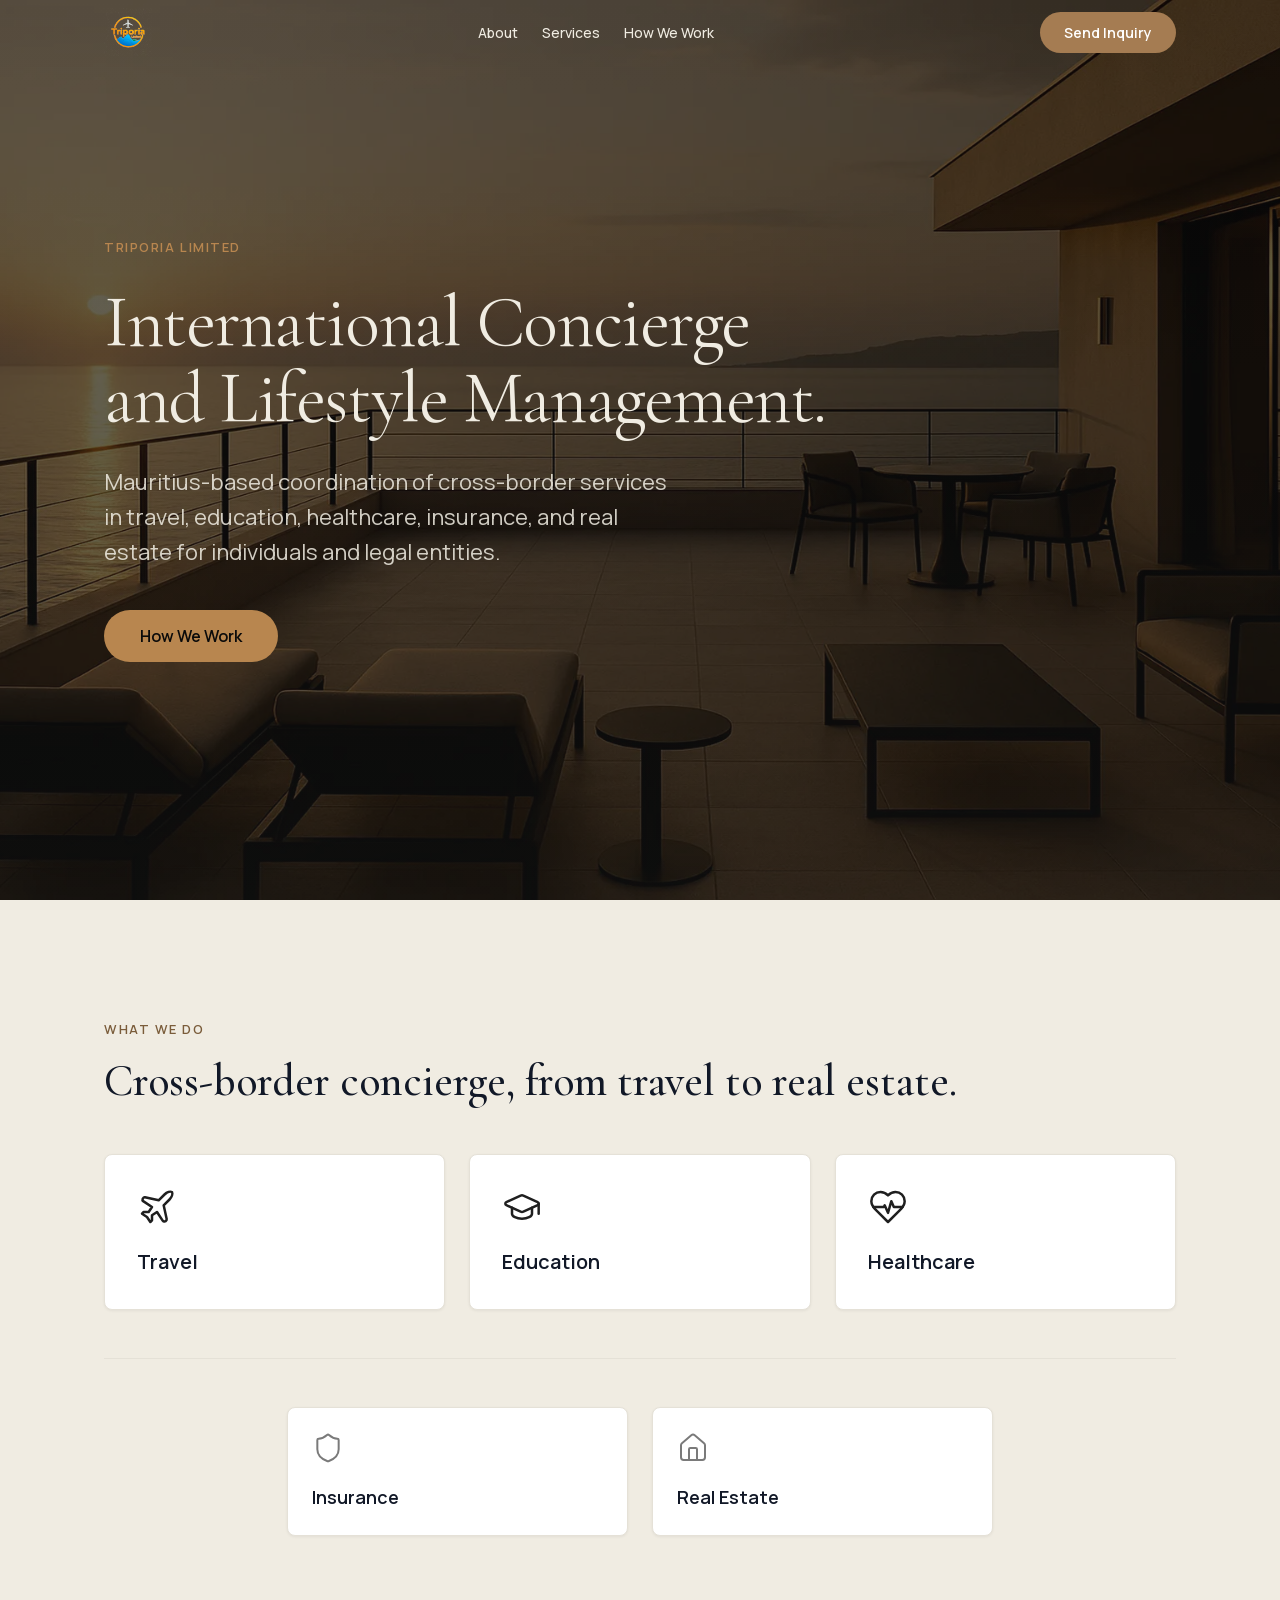
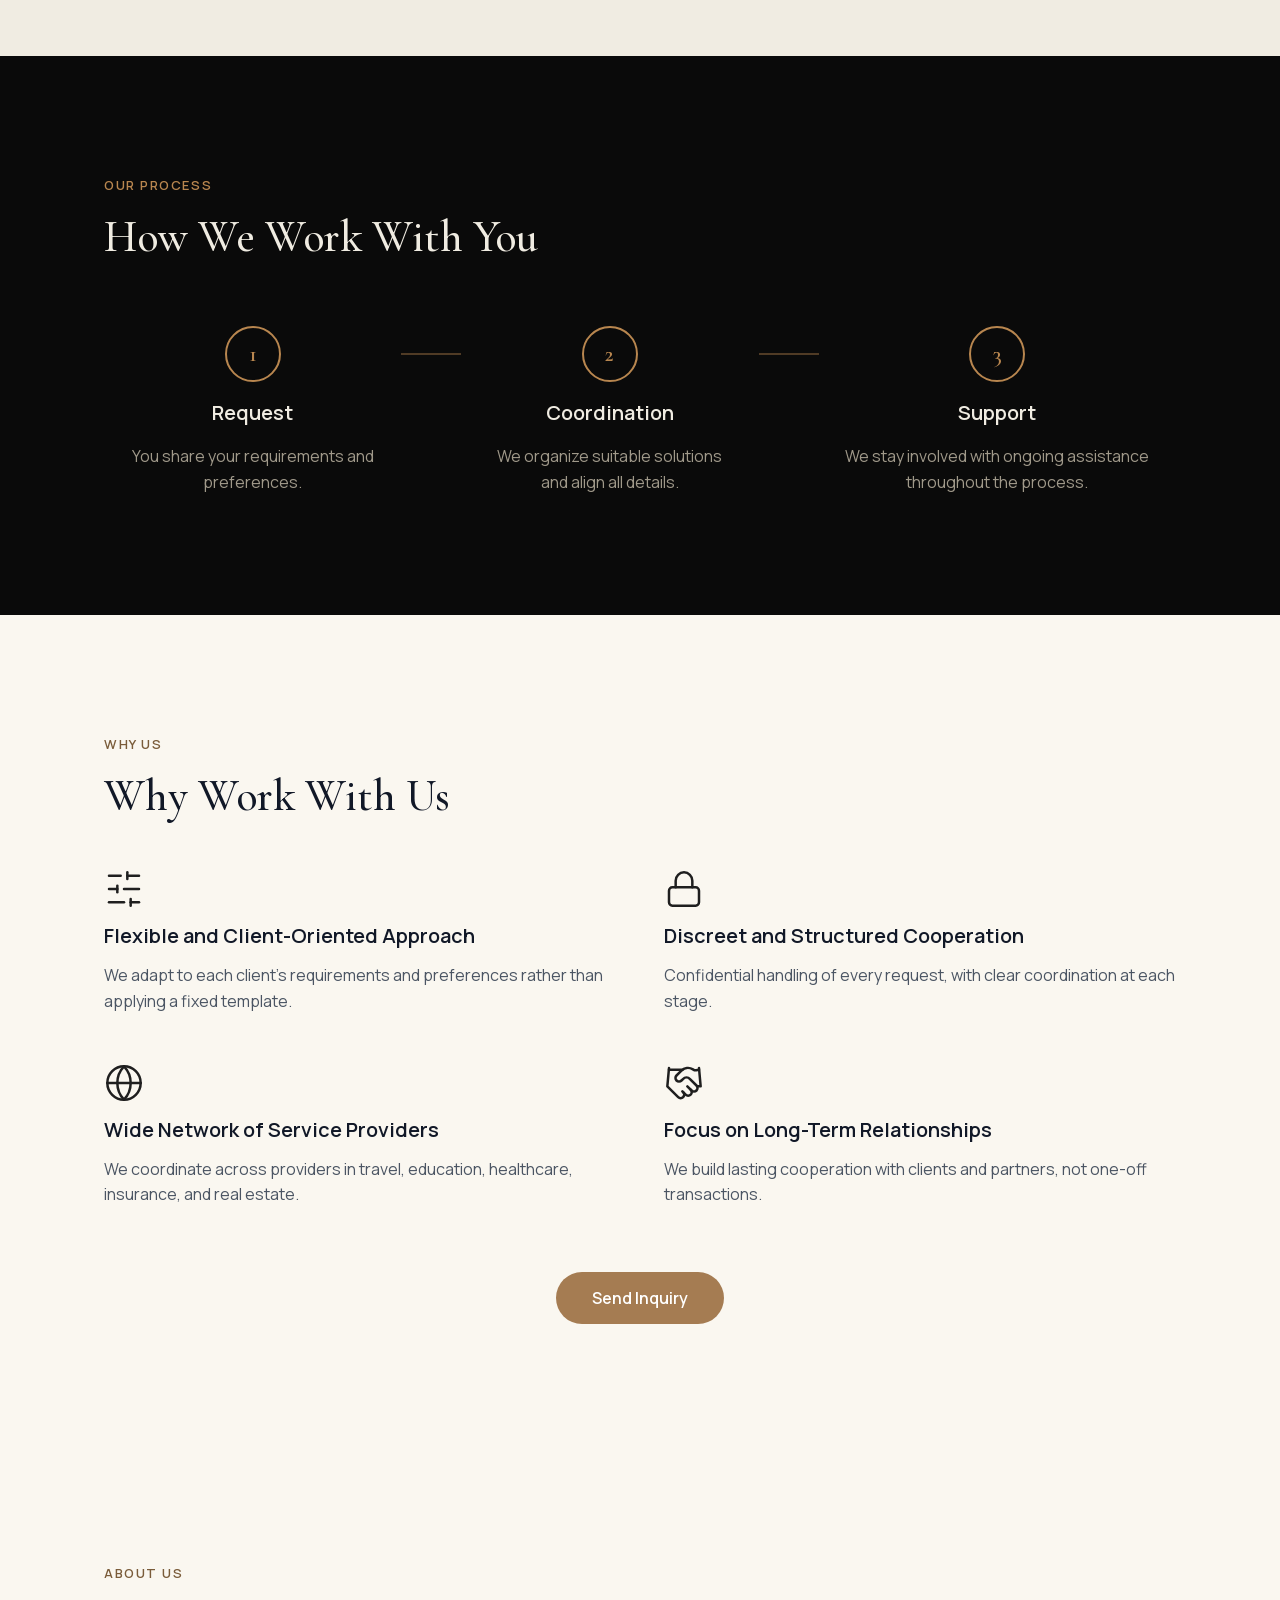
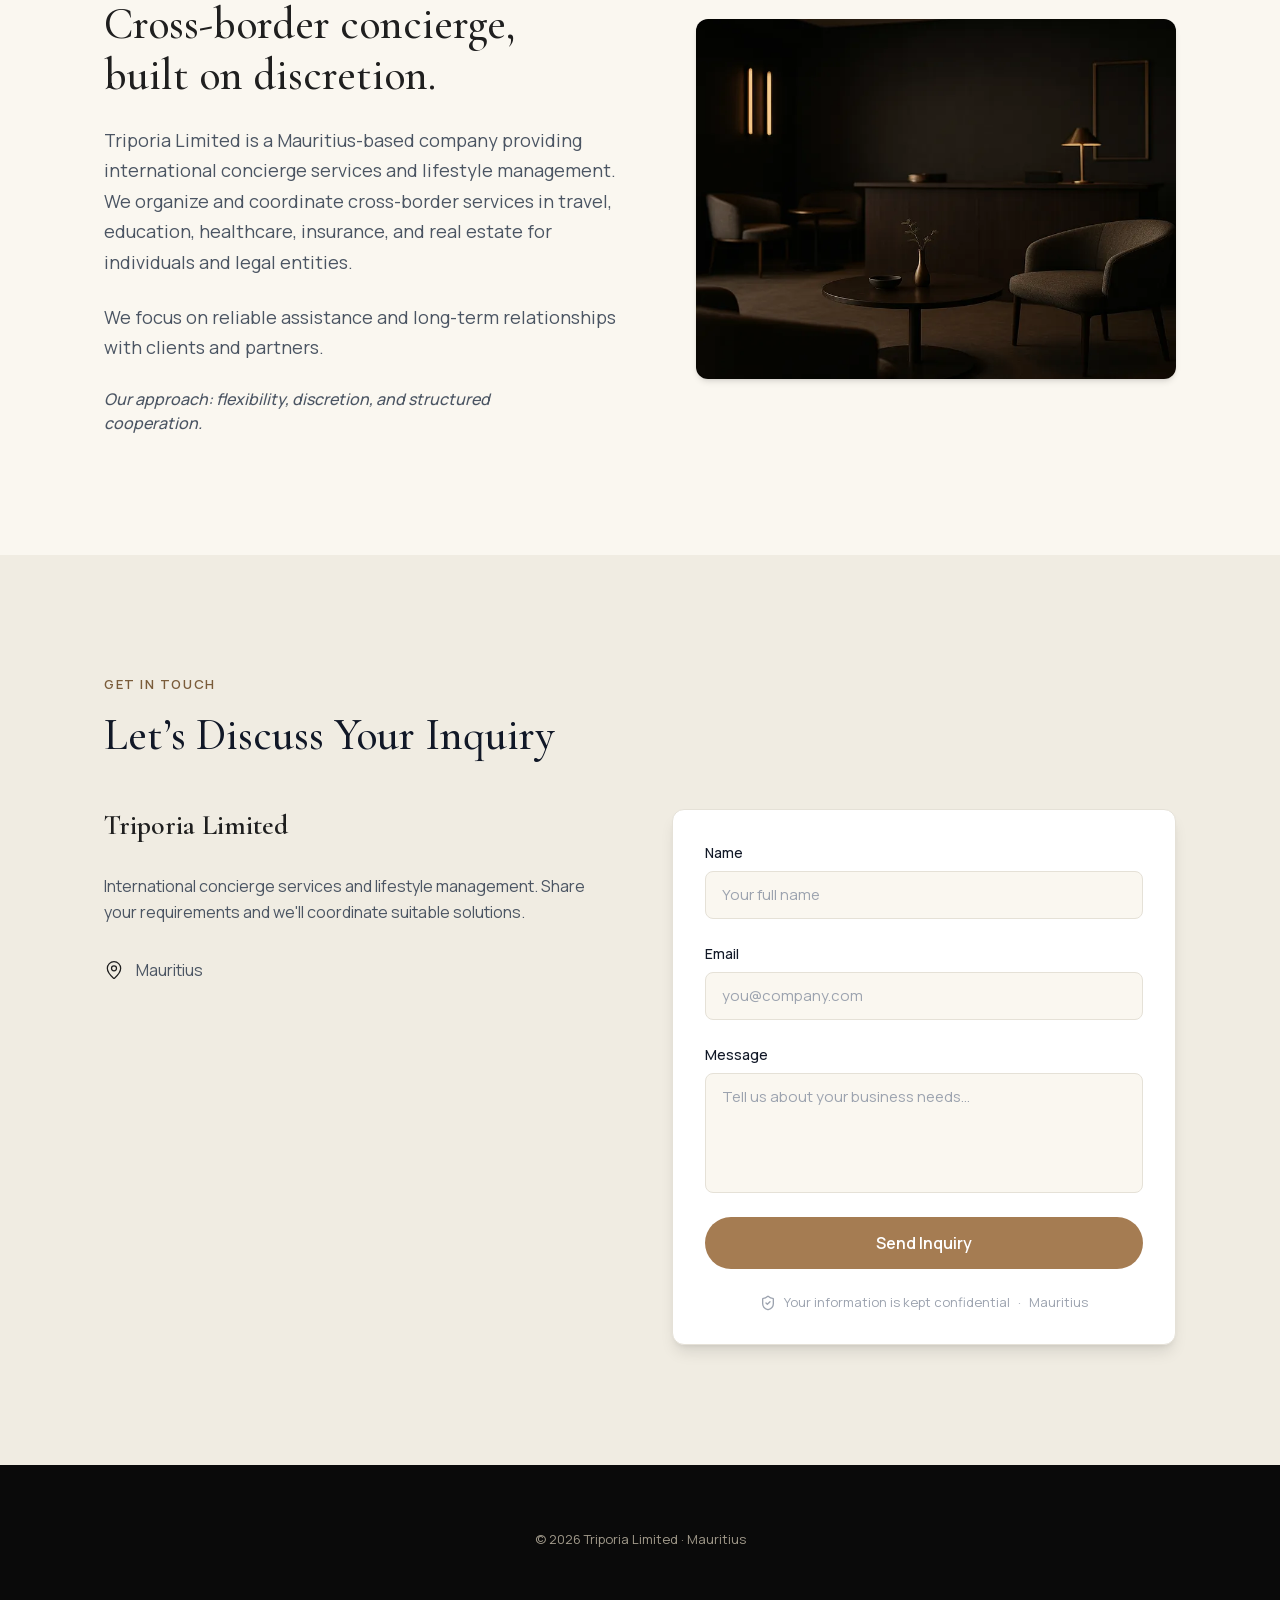
==== commit 56595de4: "Deploy Triporia Limited website" ====
--- a/index.html
+++ b/index.html
@@ -1 +1 @@
-<!DOCTYPE html><!--W0R13BkIIW9bsK0Q0yOgu--><html lang="en" class="__variable_67a1af __variable_ebfcd2"><head><meta charSet="utf-8"/><meta name="viewport" content="width=device-width, initial-scale=1"/><link rel="preload" href="/_next/static/media/4c9affa5bc8f420e-s.p.woff2" as="font" crossorigin="" type="font/woff2"/><link rel="preload" href="/_next/static/media/7b89a4fd5e90ede0-s.p.woff2" as="font" crossorigin="" type="font/woff2"/><link rel="preload" as="image" href="/logo.png"/><link rel="stylesheet" href="/_next/static/css/1e160d4251b283e0.css" data-precedence="next"/><link rel="preload" as="script" fetchPriority="low" href="/_next/static/chunks/webpack-0ca44b2e39c7d91c.js"/><script src="/_next/static/chunks/4bd1b696-c023c6e3521b1417.js" async=""></script><script src="/_next/static/chunks/255-aaafc19c72668c72.js" async=""></script><script src="/_next/static/chunks/main-app-9f46b55a23344b33.js" async=""></script><script src="/_next/static/chunks/997-c5f59d3f4a9f9a53.js" async=""></script><script src="/_next/static/chunks/app/page-5013917c5279890f.js" async=""></script><meta name="next-size-adjust" content=""/><meta name="theme-color" content="#0a0a0a"/><title>Triporia — International Concierge and Lifestyle Management</title><meta name="description" content="Mauritius-based coordination of cross-border services in travel, education, healthcare, insurance, and real estate for individuals and legal entities."/><link rel="canonical" href="https://triporia.mu"/><meta property="og:title" content="Triporia — International Concierge and Lifestyle Management"/><meta property="og:description" content="Mauritius-based coordination of cross-border services in travel, education, healthcare, insurance, and real estate for individuals and legal entities."/><meta property="og:url" content="https://triporia.mu"/><meta property="og:image" content="https://triporia.mu/og.jpg"/><meta property="og:type" content="website"/><meta name="twitter:card" content="summary_large_image"/><meta name="twitter:title" content="Triporia — International Concierge and Lifestyle Management"/><meta name="twitter:description" content="Mauritius-based coordination of cross-border services in travel, education, healthcare, insurance, and real estate for individuals and legal entities."/><meta name="twitter:image" content="https://triporia.mu/og.jpg"/><link rel="icon" href="/favicon.png"/><script src="/_next/static/chunks/polyfills-42372ed130431b0a.js" noModule=""></script></head><body class="font-body antialiased"><div hidden=""><!--$--><!--/$--></div><header class="fixed top-0 left-0 z-50 w-full transition-all duration-200 ease-out bg-transparent"><nav class="mx-auto flex h-16 max-w-[1200px] items-center justify-between px-5 md:px-16"><a class="flex items-center" aria-label="Triporia" href="/"><img alt="Triporia" width="400" height="300" decoding="async" data-nimg="1" class="h-10 w-auto md:h-12" style="color:transparent" src="/logo.png"/></a><div class="hidden items-center gap-6 md:flex"><a class="font-body text-[14px] font-medium text-ink-light transition-colors hover:text-navy-400" href="#about">About</a><a class="font-body text-[14px] font-medium text-ink-light transition-colors hover:text-navy-400" href="#services">Services</a><a class="font-body text-[14px] font-medium text-ink-light transition-colors hover:text-navy-400" href="#how-we-work">How We Work</a></div><div class="flex items-center gap-4"><a class="hidden rounded-full bg-cta px-6 py-2.5 font-body text-[14px] font-semibold text-white transition-all hover:scale-[1.02] hover:bg-cta-hover md:inline-flex" href="#contacts">Send Inquiry</a><button class="-mr-3 rounded-lg p-3 text-ink-light transition-colors active:bg-white/5 md:hidden" aria-label="Open menu" aria-expanded="false" aria-controls="mobile-menu"><svg xmlns="http://www.w3.org/2000/svg" width="24" height="24" viewBox="0 0 24 24" fill="none" stroke="currentColor" stroke-width="2" stroke-linecap="round" stroke-linejoin="round" class="lucide lucide-menu" aria-hidden="true"><path d="M4 12h16"></path><path d="M4 18h16"></path><path d="M4 6h16"></path></svg></button></div></nav><div id="mobile-menu" aria-hidden="true" class="overflow-hidden bg-navy-950/95 backdrop-blur-[12px] transition-[max-height,opacity] duration-200 ease-out motion-reduce:transition-none md:hidden max-h-0 opacity-0"><div class="flex flex-col gap-1 px-5 pb-10 pt-2"><a tabindex="-1" class="-mx-2 block rounded-lg px-2 py-3 font-body text-[16px] font-medium text-ink-light transition-colors active:bg-white/5" href="#about">About</a><a tabindex="-1" class="-mx-2 block rounded-lg px-2 py-3 font-body text-[16px] font-medium text-ink-light transition-colors active:bg-white/5" href="#services">Services</a><a tabindex="-1" class="-mx-2 block rounded-lg px-2 py-3 font-body text-[16px] font-medium text-ink-light transition-colors active:bg-white/5" href="#how-we-work">How We Work</a><a tabindex="-1" class="mt-3 flex h-[52px] w-full items-center justify-center rounded-full bg-gold-500 font-body text-[16px] font-semibold text-navy-950 transition-all duration-250 ease-out hover:bg-gold-600 active:scale-[0.98]" href="#contacts">Send Inquiry</a></div></div></header><main><section id="hero" class="relative flex min-h-svh items-center overflow-hidden bg-navy-950 md:bg-gradient-to-b md:from-navy-950 md:to-navy-900 xl:min-h-screen"><div aria-hidden="true" class="absolute inset-0 hidden bg-cover bg-center opacity-35 md:block" style="background-image:url(&#x27;/hero.webp&#x27;)"></div><div class="relative z-10 mx-auto w-full max-w-[1200px] px-5 py-20 md:px-16 md:py-0"><div class="hero-animate flex max-w-[880px] flex-col gap-7"><p class="font-body text-[13px] font-semibold uppercase tracking-[0.12em] text-gold-500">Triporia Limited</p><h1 class="text-balance font-heading text-[clamp(1.75rem,7.5vw,2rem)] font-normal leading-[1.05] tracking-[-0.02em] text-ink-light md:text-[56px] lg:text-[72px]">International Concierge and Lifestyle Management.</h1><p class="max-w-[580px] font-body text-[18px] font-normal leading-[1.6] text-ink-light/85 md:text-[20px] lg:text-[22px]">Mauritius-based coordination of cross-border services in travel, education, healthcare, insurance, and real estate for individuals and legal entities.</p><div class="pt-3"><a class="inline-flex h-[52px] items-center justify-center rounded-full px-9 font-body text-[16px] font-semibold transition-all duration-250 ease-out bg-gold-500 text-navy-950 hover:bg-gold-600 hover:scale-[1.02]  disabled:cursor-not-allowed disabled:opacity-60" href="#how-we-work">How We Work</a></div></div></div><a aria-label="Scroll to next section" aria-hidden="false" tabindex="0" class="absolute inset-x-0 bottom-6 mx-auto w-fit text-gold-500/70 transition-opacity duration-300 hover:text-gold-500 md:hidden animate-scroll-hint" href="#services"><svg xmlns="http://www.w3.org/2000/svg" width="28" height="28" viewBox="0 0 24 24" fill="none" stroke="currentColor" stroke-width="1.5" stroke-linecap="round" stroke-linejoin="round" class="lucide lucide-chevron-down" aria-hidden="true"><path d="m6 9 6 6 6-6"></path></svg></a></section><div class="sr-hidden sr-mobile-on"><section id="services" class="scroll-mt-[48px] bg-surface-tinted"><div class="mx-auto max-w-[1200px] px-5 py-20 md:px-16 md:py-[80px] xl:py-[120px] flex flex-col gap-12 md:gap-10 xl:gap-12"><div class="flex flex-col gap-4"><p class="font-body text-[13px] font-semibold uppercase tracking-[0.12em] text-gold-700">What We Do</p><h2 class="text-balance font-heading text-[28px] font-medium leading-[1.15] md:text-[36px] lg:text-[44px] text-ink">Cross-border concierge, from travel to real estate.</h2></div><div class="grid grid-cols-1 gap-4 md:grid-cols-2 md:gap-6 lg:grid-cols-3"><div class="flex h-full flex-col gap-5 rounded-lg border border-line bg-surface-card shadow-[0_1px_3px_rgba(0,0,0,0.06)] transition-all duration-300 ease-out hover:-translate-y-1 hover:shadow-[0_4px_12px_rgba(0,0,0,0.1)] p-8"><svg xmlns="http://www.w3.org/2000/svg" width="40" height="40" viewBox="0 0 24 24" fill="none" stroke="currentColor" stroke-width="1.5" stroke-linecap="round" stroke-linejoin="round" class="lucide lucide-plane text-navy-800" aria-hidden="true"><path d="M17.8 19.2 16 11l3.5-3.5C21 6 21.5 4 21 3c-1-.5-3 0-4.5 1.5L13 8 4.8 6.2c-.5-.1-.9.1-1.1.5l-.3.5c-.2.5-.1 1 .3 1.3L9 12l-2 3H4l-1 1 3 2 2 3 1-1v-3l3-2 3.5 5.3c.3.4.8.5 1.3.3l.5-.2c.4-.3.6-.7.5-1.2z"></path></svg><div class="flex flex-col gap-3"><h3 class="font-body text-ink text-[20px] font-bold">Travel</h3></div></div><div class="flex h-full flex-col gap-5 rounded-lg border border-line bg-surface-card shadow-[0_1px_3px_rgba(0,0,0,0.06)] transition-all duration-300 ease-out hover:-translate-y-1 hover:shadow-[0_4px_12px_rgba(0,0,0,0.1)] p-8"><svg xmlns="http://www.w3.org/2000/svg" width="40" height="40" viewBox="0 0 24 24" fill="none" stroke="currentColor" stroke-width="1.5" stroke-linecap="round" stroke-linejoin="round" class="lucide lucide-graduation-cap text-navy-800" aria-hidden="true"><path d="M21.42 10.922a1 1 0 0 0-.019-1.838L12.83 5.18a2 2 0 0 0-1.66 0L2.6 9.08a1 1 0 0 0 0 1.832l8.57 3.908a2 2 0 0 0 1.66 0z"></path><path d="M22 10v6"></path><path d="M6 12.5V16a6 3 0 0 0 12 0v-3.5"></path></svg><div class="flex flex-col gap-3"><h3 class="font-body text-ink text-[20px] font-bold">Education</h3></div></div><div class="flex h-full flex-col gap-5 rounded-lg border border-line bg-surface-card shadow-[0_1px_3px_rgba(0,0,0,0.06)] transition-all duration-300 ease-out hover:-translate-y-1 hover:shadow-[0_4px_12px_rgba(0,0,0,0.1)] p-8"><svg xmlns="http://www.w3.org/2000/svg" width="40" height="40" viewBox="0 0 24 24" fill="none" stroke="currentColor" stroke-width="1.5" stroke-linecap="round" stroke-linejoin="round" class="lucide lucide-heart-pulse text-navy-800" aria-hidden="true"><path d="M19 14c1.49-1.46 3-3.21 3-5.5A5.5 5.5 0 0 0 16.5 3c-1.76 0-3 .5-4.5 2-1.5-1.5-2.74-2-4.5-2A5.5 5.5 0 0 0 2 8.5c0 2.3 1.5 4.05 3 5.5l7 7Z"></path><path d="M3.22 12H9.5l.5-1 2 4.5 2-7 1.5 3.5h5.27"></path></svg><div class="flex flex-col gap-3"><h3 class="font-body text-ink text-[20px] font-bold">Healthcare</h3></div></div></div><hr class="border-line"/><div class="flex flex-col gap-4 md:flex-row md:justify-center md:gap-6"><div class="md:w-[calc((100%-1.5rem)/2)] md:shrink-0 lg:w-[calc((100%-3rem)/3)]"><div class="flex h-full flex-col gap-5 rounded-lg border border-line bg-surface-card shadow-[0_1px_3px_rgba(0,0,0,0.06)] transition-all duration-300 ease-out hover:-translate-y-1 hover:shadow-[0_4px_12px_rgba(0,0,0,0.1)] p-6"><svg xmlns="http://www.w3.org/2000/svg" width="32" height="32" viewBox="0 0 24 24" fill="none" stroke="currentColor" stroke-width="1.5" stroke-linecap="round" stroke-linejoin="round" class="lucide lucide-shield text-navy-400" aria-hidden="true"><path d="M20 13c0 5-3.5 7.5-7.66 8.95a1 1 0 0 1-.67-.01C7.5 20.5 4 18 4 13V6a1 1 0 0 1 1-1c2 0 4.5-1.2 6.24-2.72a1.17 1.17 0 0 1 1.52 0C14.51 3.81 17 5 19 5a1 1 0 0 1 1 1z"></path></svg><div class="flex flex-col gap-3"><h3 class="font-body text-ink text-[18px] font-semibold">Insurance</h3></div></div></div><div class="md:w-[calc((100%-1.5rem)/2)] md:shrink-0 lg:w-[calc((100%-3rem)/3)]"><div class="flex h-full flex-col gap-5 rounded-lg border border-line bg-surface-card shadow-[0_1px_3px_rgba(0,0,0,0.06)] transition-all duration-300 ease-out hover:-translate-y-1 hover:shadow-[0_4px_12px_rgba(0,0,0,0.1)] p-6"><svg xmlns="http://www.w3.org/2000/svg" width="32" height="32" viewBox="0 0 24 24" fill="none" stroke="currentColor" stroke-width="1.5" stroke-linecap="round" stroke-linejoin="round" class="lucide lucide-house text-navy-400" aria-hidden="true"><path d="M15 21v-8a1 1 0 0 0-1-1h-4a1 1 0 0 0-1 1v8"></path><path d="M3 10a2 2 0 0 1 .709-1.528l7-5.999a2 2 0 0 1 2.582 0l7 5.999A2 2 0 0 1 21 10v9a2 2 0 0 1-2 2H5a2 2 0 0 1-2-2z"></path></svg><div class="flex flex-col gap-3"><h3 class="font-body text-ink text-[18px] font-semibold">Real Estate</h3></div></div></div></div></div></section></div><div class="sr-hidden"><section id="how-we-work" class="scroll-mt-[48px] bg-navy-950"><div class="mx-auto max-w-[1200px] px-5 py-20 md:px-16 md:py-[80px] xl:py-[120px] flex flex-col gap-12 md:gap-10 xl:gap-12"><div class="flex flex-col gap-4"><p class="font-body text-[13px] font-semibold uppercase tracking-[0.12em] text-gold-500">Our Process</p><h2 class="text-balance font-heading text-[28px] font-medium leading-[1.15] md:text-[36px] lg:text-[44px] text-ink-light">How We Work With You</h2></div><div class="flex flex-col gap-4 pt-4 lg:flex-row lg:items-start lg:gap-0"><div class="flex flex-1 flex-col items-center lg:flex-row lg:items-start"><div class="flex flex-1 flex-col items-center gap-4 px-6"><div class="flex h-14 w-14 items-center justify-center rounded-full border-2 border-gold-500 bg-transparent"><span class="font-heading text-[22px] font-semibold text-gold-500">1</span></div><h3 class="text-center font-body text-[20px] font-bold text-ink-light">Request</h3><p class="text-center font-body text-[16px] font-normal leading-[1.6] text-ink-light-muted">You share your requirements and preferences.</p></div><div class="hidden h-14 w-[60px] items-center justify-center lg:flex"><div class="h-[2px] w-full bg-gold-500/40"></div></div><div class="mt-4 flex h-8 w-full items-center justify-center lg:hidden"><div class="h-full w-[2px] bg-gold-500/40"></div></div></div><div class="flex flex-1 flex-col items-center lg:flex-row lg:items-start"><div class="flex flex-1 flex-col items-center gap-4 px-6"><div class="flex h-14 w-14 items-center justify-center rounded-full border-2 border-gold-500 bg-transparent"><span class="font-heading text-[22px] font-semibold text-gold-500">2</span></div><h3 class="text-center font-body text-[20px] font-bold text-ink-light">Coordination</h3><p class="text-center font-body text-[16px] font-normal leading-[1.6] text-ink-light-muted">We organize suitable solutions and align all details.</p></div><div class="hidden h-14 w-[60px] items-center justify-center lg:flex"><div class="h-[2px] w-full bg-gold-500/40"></div></div><div class="mt-4 flex h-8 w-full items-center justify-center lg:hidden"><div class="h-full w-[2px] bg-gold-500/40"></div></div></div><div class="flex flex-1 flex-col items-center lg:flex-row lg:items-start"><div class="flex flex-1 flex-col items-center gap-4 px-6"><div class="flex h-14 w-14 items-center justify-center rounded-full border-2 border-gold-500 bg-transparent"><span class="font-heading text-[22px] font-semibold text-gold-500">3</span></div><h3 class="text-center font-body text-[20px] font-bold text-ink-light">Support</h3><p class="text-center font-body text-[16px] font-normal leading-[1.6] text-ink-light-muted">We stay involved with ongoing assistance throughout the process.</p></div></div></div></div></section></div><div class="sr-hidden"><section id="why-us" class="scroll-mt-[48px] bg-surface-warm"><div class="mx-auto max-w-[1200px] px-5 py-20 md:px-16 md:py-[80px] xl:py-[120px] flex flex-col gap-12 md:gap-10 xl:gap-12"><div class="flex flex-col gap-4"><p class="font-body text-[13px] font-semibold uppercase tracking-[0.12em] text-gold-700">Why Us</p><h2 class="text-balance font-heading text-[28px] font-medium leading-[1.15] md:text-[36px] lg:text-[44px] text-ink">Why Work With Us</h2></div><div class="grid grid-cols-1 gap-10 md:grid-cols-2 md:gap-x-8 md:gap-y-10 xl:gap-12"><div class="flex flex-col gap-3"><svg xmlns="http://www.w3.org/2000/svg" width="40" height="40" viewBox="0 0 24 24" fill="none" stroke="currentColor" stroke-width="1.5" stroke-linecap="round" stroke-linejoin="round" class="lucide lucide-sliders-horizontal text-navy-800" aria-hidden="true"><line x1="21" x2="14" y1="4" y2="4"></line><line x1="10" x2="3" y1="4" y2="4"></line><line x1="21" x2="12" y1="12" y2="12"></line><line x1="8" x2="3" y1="12" y2="12"></line><line x1="21" x2="16" y1="20" y2="20"></line><line x1="12" x2="3" y1="20" y2="20"></line><line x1="14" x2="14" y1="2" y2="6"></line><line x1="8" x2="8" y1="10" y2="14"></line><line x1="16" x2="16" y1="18" y2="22"></line></svg><h3 class="font-body text-[20px] font-bold text-ink">Flexible and Client-Oriented Approach</h3><p class="font-body text-[16px] font-normal leading-[1.6] text-ink-muted">We adapt to each client&#x27;s requirements and preferences rather than applying a fixed template.</p></div><div class="flex flex-col gap-3"><svg xmlns="http://www.w3.org/2000/svg" width="40" height="40" viewBox="0 0 24 24" fill="none" stroke="currentColor" stroke-width="1.5" stroke-linecap="round" stroke-linejoin="round" class="lucide lucide-lock text-navy-800" aria-hidden="true"><rect width="18" height="11" x="3" y="11" rx="2" ry="2"></rect><path d="M7 11V7a5 5 0 0 1 10 0v4"></path></svg><h3 class="font-body text-[20px] font-bold text-ink">Discreet and Structured Cooperation</h3><p class="font-body text-[16px] font-normal leading-[1.6] text-ink-muted">Confidential handling of every request, with clear coordination at each stage.</p></div><div class="flex flex-col gap-3"><svg xmlns="http://www.w3.org/2000/svg" width="40" height="40" viewBox="0 0 24 24" fill="none" stroke="currentColor" stroke-width="1.5" stroke-linecap="round" stroke-linejoin="round" class="lucide lucide-globe text-navy-800" aria-hidden="true"><circle cx="12" cy="12" r="10"></circle><path d="M12 2a14.5 14.5 0 0 0 0 20 14.5 14.5 0 0 0 0-20"></path><path d="M2 12h20"></path></svg><h3 class="font-body text-[20px] font-bold text-ink">Wide Network of Service Providers</h3><p class="font-body text-[16px] font-normal leading-[1.6] text-ink-muted">We coordinate across providers in travel, education, healthcare, insurance, and real estate.</p></div><div class="flex flex-col gap-3"><svg xmlns="http://www.w3.org/2000/svg" width="40" height="40" viewBox="0 0 24 24" fill="none" stroke="currentColor" stroke-width="1.5" stroke-linecap="round" stroke-linejoin="round" class="lucide lucide-handshake text-navy-800" aria-hidden="true"><path d="m11 17 2 2a1 1 0 1 0 3-3"></path><path d="m14 14 2.5 2.5a1 1 0 1 0 3-3l-3.88-3.88a3 3 0 0 0-4.24 0l-.88.88a1 1 0 1 1-3-3l2.81-2.81a5.79 5.79 0 0 1 7.06-.87l.47.28a2 2 0 0 0 1.42.25L21 4"></path><path d="m21 3 1 11h-2"></path><path d="M3 3 2 14l6.5 6.5a1 1 0 1 0 3-3"></path><path d="M3 4h8"></path></svg><h3 class="font-body text-[20px] font-bold text-ink">Focus on Long-Term Relationships</h3><p class="font-body text-[16px] font-normal leading-[1.6] text-ink-muted">We build lasting cooperation with clients and partners, not one-off transactions.</p></div></div><div class="flex justify-center pt-4"><a class="inline-flex h-[52px] items-center justify-center rounded-full px-9 font-body text-[16px] font-semibold transition-all duration-250 ease-out bg-cta text-white hover:bg-cta-hover hover:scale-[1.02]  disabled:cursor-not-allowed disabled:opacity-60" href="#contacts">Send Inquiry</a></div></div></section></div><div class="sr-hidden"><section id="about" class="scroll-mt-[48px] bg-surface-warm"><div class="mx-auto max-w-[1200px] px-5 py-20 md:px-16 md:py-[80px] xl:py-[120px] flex flex-col items-center gap-16 lg:flex-row"><div class="flex flex-col gap-6 md:flex-1"><div class="flex flex-col gap-4"><p class="font-body text-[13px] font-semibold uppercase tracking-[0.12em] text-gold-700">About Us</p><h2 class="text-balance font-heading text-[28px] font-medium leading-[1.15] md:text-[36px] lg:text-[44px] text-navy-800">Cross-border concierge, built on discretion.</h2></div><p class="max-w-[600px] font-body text-[16px] font-normal leading-[1.7] text-ink-muted md:text-[18px]">Triporia Limited is a Mauritius-based company providing international concierge services and lifestyle management. We organize and coordinate cross-border services in travel, education, healthcare, insurance, and real estate for individuals and legal entities.</p><p class="max-w-[600px] font-body text-[16px] font-normal leading-[1.7] text-ink-muted md:text-[18px]">We focus on reliable assistance and long-term relationships with clients and partners.</p><p class="max-w-[480px] font-body text-[16px] font-medium italic leading-[1.5] text-ink-muted">Our approach: flexibility, discretion, and structured cooperation.</p></div><div class="w-full md:mx-auto md:max-w-[640px] lg:mx-0 lg:w-[480px] lg:max-w-none"><img alt="Triporia concierge coordination" loading="lazy" width="480" height="360" decoding="async" data-nimg="1" class="rounded-xl object-cover shadow-md" style="color:transparent" src="/about.webp"/></div></div></section></div><div class="sr-hidden"><section id="contacts" class="scroll-mt-[48px] bg-surface-tinted"><div class="mx-auto max-w-[1200px] px-5 py-20 md:px-16 md:py-[80px] xl:py-[120px] flex flex-col gap-12 md:gap-10 xl:gap-12"><div class="flex flex-col gap-4"><p class="font-body text-[13px] font-semibold uppercase tracking-[0.12em] text-gold-700">Get in Touch</p><h2 class="text-balance font-heading text-[28px] font-medium leading-[1.15] md:text-[36px] lg:text-[44px] text-ink">Let’s Discuss Your Inquiry</h2></div><div class="flex flex-col gap-16 lg:flex-row"><div class="flex flex-col gap-8 md:flex-1"><h3 class="font-heading text-[20px] font-semibold leading-[1.2] text-navy-800 md:text-[28px]">Triporia Limited</h3><p class="font-body text-[16px] font-normal leading-[1.6] text-ink-muted">International concierge services and lifestyle management. Share your requirements and we&#x27;ll coordinate suitable solutions.</p><div class="flex flex-col gap-5"><div class="flex items-center gap-3"><svg xmlns="http://www.w3.org/2000/svg" width="20" height="20" viewBox="0 0 24 24" fill="none" stroke="currentColor" stroke-width="1.5" stroke-linecap="round" stroke-linejoin="round" class="lucide lucide-mail text-navy-800" aria-hidden="true"><path d="m22 7-8.991 5.727a2 2 0 0 1-2.009 0L2 7"></path><rect x="2" y="4" width="20" height="16" rx="2"></rect></svg><span class="font-body text-[16px] text-ink-muted">tripo@triporia.site</span></div><div class="flex items-center gap-3"><svg xmlns="http://www.w3.org/2000/svg" width="20" height="20" viewBox="0 0 24 24" fill="none" stroke="currentColor" stroke-width="1.5" stroke-linecap="round" stroke-linejoin="round" class="lucide lucide-map-pin text-navy-800" aria-hidden="true"><path d="M20 10c0 4.993-5.539 10.193-7.399 11.799a1 1 0 0 1-1.202 0C9.539 20.193 4 14.993 4 10a8 8 0 0 1 16 0"></path><circle cx="12" cy="10" r="3"></circle></svg><span class="font-body text-[16px] text-ink-muted">Mauritius</span></div></div></div><div class="md:flex-1"><form noValidate="" class="flex flex-col gap-6 rounded-xl border border-line bg-surface-card p-8 shadow-lg"><input type="hidden" name="access_key" value="a79038ac-c43e-41e4-bf1e-dd2273604235"/><input type="hidden" name="subject" value="New inquiry from the Triporia Limited website"/><input type="checkbox" class="hidden" tabindex="-1" autoComplete="off" aria-hidden="true" name="botcheck"/><div class="flex flex-col gap-2"><label for="name" class="font-body text-[14px] font-medium text-ink">Name</label><input id="name" type="text" placeholder="Your full name" required="" class="w-full rounded-lg border bg-surface-warm px-4 font-body text-[15px] text-ink placeholder:text-ink-faint focus:outline-none focus:ring-2 border-line focus:ring-navy-400 h-12" name="name"/></div><div class="flex flex-col gap-2"><label for="email" class="font-body text-[14px] font-medium text-ink">Email</label><input id="email" type="email" placeholder="you@company.com" required="" class="w-full rounded-lg border bg-surface-warm px-4 font-body text-[15px] text-ink placeholder:text-ink-faint focus:outline-none focus:ring-2 border-line focus:ring-navy-400 h-12" name="email"/></div><div class="flex flex-col gap-2"><label for="message" class="font-body text-[14px] font-medium text-ink">Message</label><textarea id="message" name="message" placeholder="Tell us about your business needs..." rows="4" class="w-full rounded-lg border bg-surface-warm px-4 font-body text-[15px] text-ink placeholder:text-ink-faint focus:outline-none focus:ring-2 border-line focus:ring-navy-400 h-[120px] resize-none py-3"></textarea></div><button type="submit" class="inline-flex h-[52px] items-center justify-center rounded-full px-9 font-body text-[16px] font-semibold transition-all duration-250 ease-out bg-cta text-white hover:bg-cta-hover hover:scale-[1.02] w-full disabled:cursor-not-allowed disabled:opacity-60">Send Inquiry</button><div class="flex flex-col items-center gap-2 text-center md:flex-row md:flex-wrap md:justify-center md:gap-2"><svg xmlns="http://www.w3.org/2000/svg" width="16" height="16" viewBox="0 0 24 24" fill="none" stroke="currentColor" stroke-width="2" stroke-linecap="round" stroke-linejoin="round" class="lucide lucide-shield-check text-ink-faint" aria-hidden="true"><path d="M20 13c0 5-3.5 7.5-7.66 8.95a1 1 0 0 1-.67-.01C7.5 20.5 4 18 4 13V6a1 1 0 0 1 1-1c2 0 4.5-1.2 6.24-2.72a1.17 1.17 0 0 1 1.52 0C14.51 3.81 17 5 19 5a1 1 0 0 1 1 1z"></path><path d="m9 12 2 2 4-4"></path></svg><span class="font-body text-[13px] text-ink-faint">Your information is kept confidential<span class="ml-2 hidden md:inline">·</span></span><span class="font-body text-[13px] text-ink-faint">Mauritius</span></div></form></div></div></div></section></div></main><footer class="bg-navy-950"><div class="mx-auto max-w-[1200px] px-5 py-16 md:px-16 md:py-12 xl:py-16"><p class="mx-auto max-w-[640px] text-center font-body text-[13px] leading-relaxed text-ink-light-muted">© 2026 Triporia Limited · Mauritius · tripo@triporia.site</p></div></footer><!--$--><!--/$--><script src="/_next/static/chunks/webpack-0ca44b2e39c7d91c.js" id="_R_" async=""></script><script>(self.__next_f=self.__next_f||[]).push([0])</script><script>self.__next_f.push([1,"1:\"$Sreact.fragment\"\n2:I[9766,[],\"\"]\n3:I[8924,[],\"\"]\n4:I[1149,[\"997\",\"static/chunks/997-c5f59d3f4a9f9a53.js\",\"974\",\"static/chunks/app/page-5013917c5279890f.js\"],\"NavBar\"]\n5:I[2619,[\"997\",\"static/chunks/997-c5f59d3f4a9f9a53.js\",\"974\",\"static/chunks/app/page-5013917c5279890f.js\"],\"\"]\n6:I[8854,[\"997\",\"static/chunks/997-c5f59d3f4a9f9a53.js\",\"974\",\"static/chunks/app/page-5013917c5279890f.js\"],\"HeroScrollHint\"]\n7:I[6985,[\"997\",\"static/chunks/997-c5f59d3f4a9f9a53.js\",\"974\",\"static/chunks/app/page-5013917c5279890f.js\"],\"ScrollReveal\"]\n13:I[7150,[],\"\"]\n:HL[\"/_next/static/media/4c9affa5bc8f420e-s.p.woff2\",\"font\",{\"crossOrigin\":\"\",\"type\":\"font/woff2\"}]\n:HL[\"/_next/static/media/7b89a4fd5e90ede0-s.p.woff2\",\"font\",{\"crossOrigin\":\"\",\"type\":\"font/woff2\"}]\n:HL[\"/_next/static/css/1e160d4251b283e0.css\",\"style\"]\n"])</script><script>self.__next_f.push([1,"0:{\"P\":null,\"b\":\"W0R13BkIIW9bsK0Q0yOgu\",\"p\":\"\",\"c\":[\"\",\"\"],\"i\":false,\"f\":[[[\"\",{\"children\":[\"__PAGE__\",{}]},\"$undefined\",\"$undefined\",true],[\"\",[\"$\",\"$1\",\"c\",{\"children\":[[[\"$\",\"link\",\"0\",{\"rel\":\"stylesheet\",\"href\":\"/_next/static/css/1e160d4251b283e0.css\",\"precedence\":\"next\",\"crossOrigin\":\"$undefined\",\"nonce\":\"$undefined\"}]],[\"$\",\"html\",null,{\"lang\":\"en\",\"className\":\"__variable_67a1af __variable_ebfcd2\",\"children\":[\"$\",\"body\",null,{\"className\":\"font-body antialiased\",\"children\":[\"$\",\"$L2\",null,{\"parallelRouterKey\":\"children\",\"error\":\"$undefined\",\"errorStyles\":\"$undefined\",\"errorScripts\":\"$undefined\",\"template\":[\"$\",\"$L3\",null,{}],\"templateStyles\":\"$undefined\",\"templateScripts\":\"$undefined\",\"notFound\":[[[\"$\",\"title\",null,{\"children\":\"404: This page could not be found.\"}],[\"$\",\"div\",null,{\"style\":{\"fontFamily\":\"system-ui,\\\"Segoe UI\\\",Roboto,Helvetica,Arial,sans-serif,\\\"Apple Color Emoji\\\",\\\"Segoe UI Emoji\\\"\",\"height\":\"100vh\",\"textAlign\":\"center\",\"display\":\"flex\",\"flexDirection\":\"column\",\"alignItems\":\"center\",\"justifyContent\":\"center\"},\"children\":[\"$\",\"div\",null,{\"children\":[[\"$\",\"style\",null,{\"dangerouslySetInnerHTML\":{\"__html\":\"body{color:#000;background:#fff;margin:0}.next-error-h1{border-right:1px solid rgba(0,0,0,.3)}@media (prefers-color-scheme:dark){body{color:#fff;background:#000}.next-error-h1{border-right:1px solid rgba(255,255,255,.3)}}\"}}],[\"$\",\"h1\",null,{\"className\":\"next-error-h1\",\"style\":{\"display\":\"inline-block\",\"margin\":\"0 20px 0 0\",\"padding\":\"0 23px 0 0\",\"fontSize\":24,\"fontWeight\":500,\"verticalAlign\":\"top\",\"lineHeight\":\"49px\"},\"children\":404}],[\"$\",\"div\",null,{\"style\":{\"display\":\"inline-block\"},\"children\":[\"$\",\"h2\",null,{\"style\":{\"fontSize\":14,\"fontWeight\":400,\"lineHeight\":\"49px\",\"margin\":0},\"children\":\"This page could not be found.\"}]}]]}]}]],[]],\"forbidden\":\"$undefined\",\"unauthorized\":\"$undefined\"}]}]}]]}],{\"children\":[\"__PAGE__\",[\"$\",\"$1\",\"c\",{\"children\":[[[\"$\",\"$L4\",null,{\"brand\":\"Triporia\",\"logoSrc\":\"/logo.png\",\"links\":[{\"label\":\"About\",\"href\":\"#about\"},{\"label\":\"Services\",\"href\":\"#services\"},{\"label\":\"How We Work\",\"href\":\"#how-we-work\"}],\"ctaLabel\":\"Send Inquiry\",\"ctaHref\":\"#contacts\"}],[\"$\",\"main\",null,{\"children\":[[\"$\",\"section\",null,{\"id\":\"hero\",\"className\":\"relative flex min-h-svh items-center overflow-hidden bg-navy-950 md:bg-gradient-to-b md:from-navy-950 md:to-navy-900 xl:min-h-screen\",\"children\":[[\"$\",\"div\",null,{\"aria-hidden\":true,\"className\":\"absolute inset-0 hidden bg-cover bg-center opacity-35 md:block\",\"style\":{\"backgroundImage\":\"url('/hero.webp')\"}}],[\"$\",\"div\",null,{\"className\":\"relative z-10 mx-auto w-full max-w-[1200px] px-5 py-20 md:px-16 md:py-0\",\"children\":[\"$\",\"div\",null,{\"className\":\"hero-animate flex max-w-[880px] flex-col gap-7\",\"children\":[[\"$\",\"p\",null,{\"className\":\"font-body text-[13px] font-semibold uppercase tracking-[0.12em] text-gold-500\",\"children\":\"Triporia Limited\"}],[\"$\",\"h1\",null,{\"className\":\"text-balance font-heading text-[clamp(1.75rem,7.5vw,2rem)] font-normal leading-[1.05] tracking-[-0.02em] text-ink-light md:text-[56px] lg:text-[72px]\",\"children\":\"International Concierge and Lifestyle Management.\"}],[\"$\",\"p\",null,{\"className\":\"max-w-[580px] font-body text-[18px] font-normal leading-[1.6] text-ink-light/85 md:text-[20px] lg:text-[22px]\",\"children\":\"Mauritius-based coordination of cross-border services in travel, education, healthcare, insurance, and real estate for individuals and legal entities.\"}],[\"$\",\"div\",null,{\"className\":\"pt-3\",\"children\":[\"$\",\"$L5\",null,{\"href\":\"#how-we-work\",\"className\":\"inline-flex h-[52px] items-center justify-center rounded-full px-9 font-body text-[16px] font-semibold transition-all duration-250 ease-out bg-gold-500 text-navy-950 hover:bg-gold-600 hover:scale-[1.02]  disabled:cursor-not-allowed disabled:opacity-60\",\"children\":\"How We Work\"}]}]]}]}],[\"$\",\"$L6\",null,{}]]}],[\"$\",\"$L7\",null,{\"className\":\"sr-mobile-on\",\"children\":[\"$\",\"section\",null,{\"id\":\"services\",\"className\":\"scroll-mt-[48px] bg-surface-tinted\",\"children\":[\"$\",\"div\",null,{\"className\":\"mx-auto max-w-[1200px] px-5 py-20 md:px-16 md:py-[80px] xl:py-[120px] flex flex-col gap-12 md:gap-10 xl:gap-12\",\"children\":[[\"$\",\"div\",null,{\"className\":\"flex flex-col gap-4\",\"children\":[[\"$\",\"p\",null,{\"className\":\"font-body text-[13px] font-semibold uppercase tracking-[0.12em] text-gold-700\",\"children\":\"What We Do\"}],\"$L8\"]}],\"$L9\",\"$La\",\"$Lb\"]}]}]}],\"$Lc\",\"$Ld\",\"$Le\",\"$Lf\"]}],\"$L10\"],null,\"$L11\"]}],{},null,false]},null,false],\"$L12\",false]],\"m\":\"$undefined\",\"G\":[\"$13\",[]],\"s\":false,\"S\":true}\n"])</script><script>self.__next_f.push([1,"1a:I[1356,[\"997\",\"static/chunks/997-c5f59d3f4a9f9a53.js\",\"974\",\"static/chunks/app/page-5013917c5279890f.js\"],\"Image\"]\n1b:I[7250,[\"997\",\"static/chunks/997-c5f59d3f4a9f9a53.js\",\"974\",\"static/chunks/app/page-5013917c5279890f.js\"],\"ContactsSection\"]\n1c:I[4431,[],\"OutletBoundary\"]\n1e:I[5278,[],\"AsyncMetadataOutlet\"]\n20:I[4431,[],\"ViewportBoundary\"]\n22:I[4431,[],\"MetadataBoundary\"]\n23:\"$Sreact.suspense\"\n8:[\"$\",\"h2\",null,{\"className\":\"text-balance font-heading text-[28px] font-medium leading-[1.15] md:text-[36px] lg:text-[44px] text-ink\",\"children\":\"Cross-border concierge, from travel to real estate.\"}]\n"])</script><script>self.__next_f.push([1,"9:[\"$\",\"div\",null,{\"className\":\"grid grid-cols-1 gap-4 md:grid-cols-2 md:gap-6 lg:grid-cols-3\",\"children\":[[\"$\",\"div\",\"Travel\",{\"className\":\"flex h-full flex-col gap-5 rounded-lg border border-line bg-surface-card shadow-[0_1px_3px_rgba(0,0,0,0.06)] transition-all duration-300 ease-out hover:-translate-y-1 hover:shadow-[0_4px_12px_rgba(0,0,0,0.1)] p-8\",\"children\":[[\"$\",\"svg\",null,{\"ref\":\"$undefined\",\"xmlns\":\"http://www.w3.org/2000/svg\",\"width\":40,\"height\":40,\"viewBox\":\"0 0 24 24\",\"fill\":\"none\",\"stroke\":\"currentColor\",\"strokeWidth\":1.5,\"strokeLinecap\":\"round\",\"strokeLinejoin\":\"round\",\"className\":\"lucide lucide-plane text-navy-800\",\"aria-hidden\":\"true\",\"children\":[[\"$\",\"path\",\"1v9wt8\",{\"d\":\"M17.8 19.2 16 11l3.5-3.5C21 6 21.5 4 21 3c-1-.5-3 0-4.5 1.5L13 8 4.8 6.2c-.5-.1-.9.1-1.1.5l-.3.5c-.2.5-.1 1 .3 1.3L9 12l-2 3H4l-1 1 3 2 2 3 1-1v-3l3-2 3.5 5.3c.3.4.8.5 1.3.3l.5-.2c.4-.3.6-.7.5-1.2z\"}],\"$undefined\"]}],[\"$\",\"div\",null,{\"className\":\"flex flex-col gap-3\",\"children\":[[\"$\",\"h3\",null,{\"className\":\"font-body text-ink text-[20px] font-bold\",\"children\":\"Travel\"}],\"$undefined\"]}]]}],[\"$\",\"div\",\"Education\",{\"className\":\"flex h-full flex-col gap-5 rounded-lg border border-line bg-surface-card shadow-[0_1px_3px_rgba(0,0,0,0.06)] transition-all duration-300 ease-out hover:-translate-y-1 hover:shadow-[0_4px_12px_rgba(0,0,0,0.1)] p-8\",\"children\":[[\"$\",\"svg\",null,{\"ref\":\"$undefined\",\"xmlns\":\"http://www.w3.org/2000/svg\",\"width\":40,\"height\":40,\"viewBox\":\"0 0 24 24\",\"fill\":\"none\",\"stroke\":\"currentColor\",\"strokeWidth\":1.5,\"strokeLinecap\":\"round\",\"strokeLinejoin\":\"round\",\"className\":\"lucide lucide-graduation-cap text-navy-800\",\"aria-hidden\":\"true\",\"children\":[[\"$\",\"path\",\"j76jl0\",{\"d\":\"M21.42 10.922a1 1 0 0 0-.019-1.838L12.83 5.18a2 2 0 0 0-1.66 0L2.6 9.08a1 1 0 0 0 0 1.832l8.57 3.908a2 2 0 0 0 1.66 0z\"}],[\"$\",\"path\",\"1lu8f3\",{\"d\":\"M22 10v6\"}],[\"$\",\"path\",\"1r8lef\",{\"d\":\"M6 12.5V16a6 3 0 0 0 12 0v-3.5\"}],\"$undefined\"]}],[\"$\",\"div\",null,{\"className\":\"flex flex-col gap-3\",\"children\":[[\"$\",\"h3\",null,{\"className\":\"font-body text-ink text-[20px] font-bold\",\"children\":\"Education\"}],\"$undefined\"]}]]}],[\"$\",\"div\",\"Healthcare\",{\"className\":\"flex h-full flex-col gap-5 rounded-lg border border-line bg-surface-card shadow-[0_1px_3px_rgba(0,0,0,0.06)] transition-all duration-300 ease-out hover:-translate-y-1 hover:shadow-[0_4px_12px_rgba(0,0,0,0.1)] p-8\",\"children\":[[\"$\",\"svg\",null,{\"ref\":\"$undefined\",\"xmlns\":\"http://www.w3.org/2000/svg\",\"width\":40,\"height\":40,\"viewBox\":\"0 0 24 24\",\"fill\":\"none\",\"stroke\":\"currentColor\",\"strokeWidth\":1.5,\"strokeLinecap\":\"round\",\"strokeLinejoin\":\"round\",\"className\":\"lucide lucide-heart-pulse text-navy-800\",\"aria-hidden\":\"true\",\"children\":[[\"$\",\"path\",\"c3ymky\",{\"d\":\"M19 14c1.49-1.46 3-3.21 3-5.5A5.5 5.5 0 0 0 16.5 3c-1.76 0-3 .5-4.5 2-1.5-1.5-2.74-2-4.5-2A5.5 5.5 0 0 0 2 8.5c0 2.3 1.5 4.05 3 5.5l7 7Z\"}],[\"$\",\"path\",\"1uw2ng\",{\"d\":\"M3.22 12H9.5l.5-1 2 4.5 2-7 1.5 3.5h5.27\"}],\"$undefined\"]}],[\"$\",\"div\",null,{\"className\":\"flex flex-col gap-3\",\"children\":[[\"$\",\"h3\",null,{\"className\":\"font-body text-ink text-[20px] font-bold\",\"children\":\"Healthcare\"}],\"$undefined\"]}]]}]]}]\n"])</script><script>self.__next_f.push([1,"a:[\"$\",\"hr\",null,{\"className\":\"border-line\"}]\n"])</script><script>self.__next_f.push([1,"b:[\"$\",\"div\",null,{\"className\":\"flex flex-col gap-4 md:flex-row md:justify-center md:gap-6\",\"children\":[[\"$\",\"div\",\"Insurance\",{\"className\":\"md:w-[calc((100%-1.5rem)/2)] md:shrink-0 lg:w-[calc((100%-3rem)/3)]\",\"children\":[\"$\",\"div\",null,{\"className\":\"flex h-full flex-col gap-5 rounded-lg border border-line bg-surface-card shadow-[0_1px_3px_rgba(0,0,0,0.06)] transition-all duration-300 ease-out hover:-translate-y-1 hover:shadow-[0_4px_12px_rgba(0,0,0,0.1)] p-6\",\"children\":[[\"$\",\"svg\",null,{\"ref\":\"$undefined\",\"xmlns\":\"http://www.w3.org/2000/svg\",\"width\":32,\"height\":32,\"viewBox\":\"0 0 24 24\",\"fill\":\"none\",\"stroke\":\"currentColor\",\"strokeWidth\":1.5,\"strokeLinecap\":\"round\",\"strokeLinejoin\":\"round\",\"className\":\"lucide lucide-shield text-navy-400\",\"aria-hidden\":\"true\",\"children\":[[\"$\",\"path\",\"oel41y\",{\"d\":\"M20 13c0 5-3.5 7.5-7.66 8.95a1 1 0 0 1-.67-.01C7.5 20.5 4 18 4 13V6a1 1 0 0 1 1-1c2 0 4.5-1.2 6.24-2.72a1.17 1.17 0 0 1 1.52 0C14.51 3.81 17 5 19 5a1 1 0 0 1 1 1z\"}],\"$undefined\"]}],[\"$\",\"div\",null,{\"className\":\"flex flex-col gap-3\",\"children\":[[\"$\",\"h3\",null,{\"className\":\"font-body text-ink text-[18px] font-semibold\",\"children\":\"Insurance\"}],\"$undefined\"]}]]}]}],[\"$\",\"div\",\"Real Estate\",{\"className\":\"md:w-[calc((100%-1.5rem)/2)] md:shrink-0 lg:w-[calc((100%-3rem)/3)]\",\"children\":[\"$\",\"div\",null,{\"className\":\"flex h-full flex-col gap-5 rounded-lg border border-line bg-surface-card shadow-[0_1px_3px_rgba(0,0,0,0.06)] transition-all duration-300 ease-out hover:-translate-y-1 hover:shadow-[0_4px_12px_rgba(0,0,0,0.1)] p-6\",\"children\":[[\"$\",\"svg\",null,{\"ref\":\"$undefined\",\"xmlns\":\"http://www.w3.org/2000/svg\",\"width\":32,\"height\":32,\"viewBox\":\"0 0 24 24\",\"fill\":\"none\",\"stroke\":\"currentColor\",\"strokeWidth\":1.5,\"strokeLinecap\":\"round\",\"strokeLinejoin\":\"round\",\"className\":\"lucide lucide-house text-navy-400\",\"aria-hidden\":\"true\",\"children\":[[\"$\",\"path\",\"5wwlr5\",{\"d\":\"M15 21v-8a1 1 0 0 0-1-1h-4a1 1 0 0 0-1 1v8\"}],[\"$\",\"path\",\"1d0kgt\",{\"d\":\"M3 10a2 2 0 0 1 .709-1.528l7-5.999a2 2 0 0 1 2.582 0l7 5.999A2 2 0 0 1 21 10v9a2 2 0 0 1-2 2H5a2 2 0 0 1-2-2z\"}],\"$undefined\"]}],[\"$\",\"div\",null,{\"className\":\"flex flex-col gap-3\",\"children\":[[\"$\",\"h3\",null,{\"className\":\"font-body text-ink text-[18px] font-semibold\",\"children\":\"Real Estate\"}],\"$undefined\"]}]]}]}]]}]\n"])</script><script>self.__next_f.push([1,"c:[\"$\",\"$L7\",null,{\"children\":[\"$\",\"section\",null,{\"id\":\"how-we-work\",\"className\":\"scroll-mt-[48px] bg-navy-950\",\"children\":[\"$\",\"div\",null,{\"className\":\"mx-auto max-w-[1200px] px-5 py-20 md:px-16 md:py-[80px] xl:py-[120px] flex flex-col gap-12 md:gap-10 xl:gap-12\",\"children\":[[\"$\",\"div\",null,{\"className\":\"flex flex-col gap-4\",\"children\":[[\"$\",\"p\",null,{\"className\":\"font-body text-[13px] font-semibold uppercase tracking-[0.12em] text-gold-500\",\"children\":\"Our Process\"}],[\"$\",\"h2\",null,{\"className\":\"text-balance font-heading text-[28px] font-medium leading-[1.15] md:text-[36px] lg:text-[44px] text-ink-light\",\"children\":\"How We Work With You\"}]]}],[\"$\",\"div\",null,{\"className\":\"flex flex-col gap-4 pt-4 lg:flex-row lg:items-start lg:gap-0\",\"children\":[[\"$\",\"div\",\"1\",{\"className\":\"flex flex-1 flex-col items-center lg:flex-row lg:items-start\",\"children\":[[\"$\",\"div\",null,{\"className\":\"flex flex-1 flex-col items-center gap-4 px-6\",\"children\":[[\"$\",\"div\",null,{\"className\":\"flex h-14 w-14 items-center justify-center rounded-full border-2 border-gold-500 bg-transparent\",\"children\":[\"$\",\"span\",null,{\"className\":\"font-heading text-[22px] font-semibold text-gold-500\",\"children\":1}]}],[\"$\",\"h3\",null,{\"className\":\"text-center font-body text-[20px] font-bold text-ink-light\",\"children\":\"Request\"}],[\"$\",\"p\",null,{\"className\":\"text-center font-body text-[16px] font-normal leading-[1.6] text-ink-light-muted\",\"children\":\"You share your requirements and preferences.\"}]]}],[[\"$\",\"div\",null,{\"className\":\"hidden h-14 w-[60px] items-center justify-center lg:flex\",\"children\":[\"$\",\"div\",null,{\"className\":\"h-[2px] w-full bg-gold-500/40\"}]}],[\"$\",\"div\",null,{\"className\":\"mt-4 flex h-8 w-full items-center justify-center lg:hidden\",\"children\":[\"$\",\"div\",null,{\"className\":\"h-full w-[2px] bg-gold-500/40\"}]}]]]}],[\"$\",\"div\",\"2\",{\"className\":\"flex flex-1 flex-col items-center lg:flex-row lg:items-start\",\"children\":[[\"$\",\"div\",null,{\"className\":\"flex flex-1 flex-col items-center gap-4 px-6\",\"children\":[[\"$\",\"div\",null,{\"className\":\"flex h-14 w-14 items-center justify-center rounded-full border-2 border-gold-500 bg-transparent\",\"children\":[\"$\",\"span\",null,{\"className\":\"font-heading text-[22px] font-semibold text-gold-500\",\"children\":2}]}],[\"$\",\"h3\",null,{\"className\":\"text-center font-body text-[20px] font-bold text-ink-light\",\"children\":\"Coordination\"}],[\"$\",\"p\",null,{\"className\":\"text-center font-body text-[16px] font-normal leading-[1.6] text-ink-light-muted\",\"children\":\"We organize suitable solutions and align all details.\"}]]}],[[\"$\",\"div\",null,{\"className\":\"hidden h-14 w-[60px] items-center justify-center lg:flex\",\"children\":[\"$\",\"div\",null,{\"className\":\"h-[2px] w-full bg-gold-500/40\"}]}],[\"$\",\"div\",null,{\"className\":\"mt-4 flex h-8 w-full items-center justify-center lg:hidden\",\"children\":[\"$\",\"div\",null,{\"className\":\"h-full w-[2px] bg-gold-500/40\"}]}]]]}],[\"$\",\"div\",\"3\",{\"className\":\"flex flex-1 flex-col items-center lg:flex-row lg:items-start\",\"children\":[[\"$\",\"div\",null,{\"className\":\"flex flex-1 flex-col items-center gap-4 px-6\",\"children\":[[\"$\",\"div\",null,{\"className\":\"flex h-14 w-14 items-center justify-center rounded-full border-2 border-gold-500 bg-transparent\",\"children\":[\"$\",\"span\",null,{\"className\":\"font-heading text-[22px] font-semibold text-gold-500\",\"children\":3}]}],[\"$\",\"h3\",null,{\"className\":\"text-center font-body text-[20px] font-bold text-ink-light\",\"children\":\"Support\"}],[\"$\",\"p\",null,{\"className\":\"text-center font-body text-[16px] font-normal leading-[1.6] text-ink-light-muted\",\"children\":\"We stay involved with ongoing assistance throughout the process.\"}]]}],false]}]]}]]}]}]}]\n"])</script><script>self.__next_f.push([1,"d:[\"$\",\"$L7\",null,{\"children\":[\"$\",\"section\",null,{\"id\":\"why-us\",\"className\":\"scroll-mt-[48px] bg-surface-warm\",\"children\":[\"$\",\"div\",null,{\"className\":\"mx-auto max-w-[1200px] px-5 py-20 md:px-16 md:py-[80px] xl:py-[120px] flex flex-col gap-12 md:gap-10 xl:gap-12\",\"children\":[[\"$\",\"div\",null,{\"className\":\"flex flex-col gap-4\",\"children\":[[\"$\",\"p\",null,{\"className\":\"font-body text-[13px] font-semibold uppercase tracking-[0.12em] text-gold-700\",\"children\":\"Why Us\"}],[\"$\",\"h2\",null,{\"className\":\"text-balance font-heading text-[28px] font-medium leading-[1.15] md:text-[36px] lg:text-[44px] text-ink\",\"children\":\"Why Work With Us\"}]]}],[\"$\",\"div\",null,{\"className\":\"grid grid-cols-1 gap-10 md:grid-cols-2 md:gap-x-8 md:gap-y-10 xl:gap-12\",\"children\":[[\"$\",\"div\",\"Flexible and Client-Oriented Approach\",{\"className\":\"flex flex-col gap-3\",\"children\":[[\"$\",\"svg\",null,{\"ref\":\"$undefined\",\"xmlns\":\"http://www.w3.org/2000/svg\",\"width\":40,\"height\":40,\"viewBox\":\"0 0 24 24\",\"fill\":\"none\",\"stroke\":\"currentColor\",\"strokeWidth\":1.5,\"strokeLinecap\":\"round\",\"strokeLinejoin\":\"round\",\"className\":\"lucide lucide-sliders-horizontal text-navy-800\",\"aria-hidden\":\"true\",\"children\":[[\"$\",\"line\",\"obuewd\",{\"x1\":\"21\",\"x2\":\"14\",\"y1\":\"4\",\"y2\":\"4\"}],[\"$\",\"line\",\"1q6298\",{\"x1\":\"10\",\"x2\":\"3\",\"y1\":\"4\",\"y2\":\"4\"}],[\"$\",\"line\",\"1iu8h1\",{\"x1\":\"21\",\"x2\":\"12\",\"y1\":\"12\",\"y2\":\"12\"}],[\"$\",\"line\",\"ntss68\",{\"x1\":\"8\",\"x2\":\"3\",\"y1\":\"12\",\"y2\":\"12\"}],[\"$\",\"line\",\"14d8ph\",{\"x1\":\"21\",\"x2\":\"16\",\"y1\":\"20\",\"y2\":\"20\"}],[\"$\",\"line\",\"m0wm8r\",{\"x1\":\"12\",\"x2\":\"3\",\"y1\":\"20\",\"y2\":\"20\"}],[\"$\",\"line\",\"14e1ph\",{\"x1\":\"14\",\"x2\":\"14\",\"y1\":\"2\",\"y2\":\"6\"}],[\"$\",\"line\",\"1i6ji0\",{\"x1\":\"8\",\"x2\":\"8\",\"y1\":\"10\",\"y2\":\"14\"}],[\"$\",\"line\",\"1lctlv\",{\"x1\":\"16\",\"x2\":\"16\",\"y1\":\"18\",\"y2\":\"22\"}],\"$undefined\"]}],[\"$\",\"h3\",null,{\"className\":\"font-body text-[20px] font-bold text-ink\",\"children\":\"Flexible and Client-Oriented Approach\"}],[\"$\",\"p\",null,{\"className\":\"font-body text-[16px] font-normal leading-[1.6] text-ink-muted\",\"children\":\"We adapt to each client's requirements and preferences rather than applying a fixed template.\"}]]}],[\"$\",\"div\",\"Discreet and Structured Cooperation\",{\"className\":\"flex flex-col gap-3\",\"children\":[[\"$\",\"svg\",null,{\"ref\":\"$undefined\",\"xmlns\":\"http://www.w3.org/2000/svg\",\"width\":40,\"height\":40,\"viewBox\":\"0 0 24 24\",\"fill\":\"none\",\"stroke\":\"currentColor\",\"strokeWidth\":1.5,\"strokeLinecap\":\"round\",\"strokeLinejoin\":\"round\",\"className\":\"lucide lucide-lock text-navy-800\",\"aria-hidden\":\"true\",\"children\":[[\"$\",\"rect\",\"1w4ew1\",{\"width\":\"18\",\"height\":\"11\",\"x\":\"3\",\"y\":\"11\",\"rx\":\"2\",\"ry\":\"2\"}],[\"$\",\"path\",\"fwvmzm\",{\"d\":\"M7 11V7a5 5 0 0 1 10 0v4\"}],\"$undefined\"]}],[\"$\",\"h3\",null,{\"className\":\"font-body text-[20px] font-bold text-ink\",\"children\":\"Discreet and Structured Cooperation\"}],[\"$\",\"p\",null,{\"className\":\"font-body text-[16px] font-normal leading-[1.6] text-ink-muted\",\"children\":\"Confidential handling of every request, with clear coordination at each stage.\"}]]}],[\"$\",\"div\",\"Wide Network of Service Providers\",{\"className\":\"flex flex-col gap-3\",\"children\":[[\"$\",\"svg\",null,{\"ref\":\"$undefined\",\"xmlns\":\"http://www.w3.org/2000/svg\",\"width\":40,\"height\":40,\"viewBox\":\"0 0 24 24\",\"fill\":\"none\",\"stroke\":\"currentColor\",\"strokeWidth\":1.5,\"strokeLinecap\":\"round\",\"strokeLinejoin\":\"round\",\"className\":\"lucide lucide-globe text-navy-800\",\"aria-hidden\":\"true\",\"children\":[[\"$\",\"circle\",\"1mglay\",{\"cx\":\"12\",\"cy\":\"12\",\"r\":\"10\"}],[\"$\",\"path\",\"13o1zl\",{\"d\":\"M12 2a14.5 14.5 0 0 0 0 20 14.5 14.5 0 0 0 0-20\"}],[\"$\",\"path\",\"9i4pu4\",{\"d\":\"M2 12h20\"}],\"$undefined\"]}],[\"$\",\"h3\",null,{\"className\":\"font-body text-[20px] font-bold text-ink\",\"children\":\"Wide Network of Service Providers\"}],[\"$\",\"p\",null,{\"className\":\"font-body text-[16px] font-normal leading-[1.6] text-ink-muted\",\"children\":\"We coordinate across providers in travel, education, healthcare, insurance, and real estate.\"}]]}],[\"$\",\"div\",\"Focus on Long-Term Relationships\",{\"className\":\"flex flex-col gap-3\",\"children\":[[\"$\",\"svg\",null,{\"ref\":\"$undefined\",\"xmlns\":\"http://www.w3.org/2000/svg\",\"width\":40,\"height\":40,\"viewBox\":\"0 0 24 24\",\"fill\":\"none\",\"stroke\":\"currentColor\",\"strokeWidth\":1.5,\"strokeLinecap\":\"round\",\"strokeLinejoin\":\"round\",\"className\":\"lucide lucide-handshake text-navy-800\",\"aria-hidden\":\"true\",\"children\":[[\"$\",\"path\",\"efffak\",{\"d\":\"m11 17 2 2a1 1 0 1 0 3-3\"}],[\"$\",\"path\",\"9pr0kb\",{\"d\":\"m14 14 2.5 2.5a1 1 0 1 0 3-3l-3.88-3.88a3 3 0 0 0-4.24 0l-.88.88a1 1 0 1 1-3-3l2.81-2.81a5.79 5.79 0 0 1 7.06-.87l.47.28a2 2 0 0 0 1.42.25L21 4\"}],\"$L14\",\"$L15\",\"$L16\",\"$undefined\"]}],\"$L17\",\"$L18\"]}]]}],\"$L19\"]}]}]}]\n"])</script><script>self.__next_f.push([1,"e:[\"$\",\"$L7\",null,{\"children\":[\"$\",\"section\",null,{\"id\":\"about\",\"className\":\"scroll-mt-[48px] bg-surface-warm\",\"children\":[\"$\",\"div\",null,{\"className\":\"mx-auto max-w-[1200px] px-5 py-20 md:px-16 md:py-[80px] xl:py-[120px] flex flex-col items-center gap-16 lg:flex-row\",\"children\":[[\"$\",\"div\",null,{\"className\":\"flex flex-col gap-6 md:flex-1\",\"children\":[[\"$\",\"div\",null,{\"className\":\"flex flex-col gap-4\",\"children\":[[\"$\",\"p\",null,{\"className\":\"font-body text-[13px] font-semibold uppercase tracking-[0.12em] text-gold-700\",\"children\":\"About Us\"}],[\"$\",\"h2\",null,{\"className\":\"text-balance font-heading text-[28px] font-medium leading-[1.15] md:text-[36px] lg:text-[44px] text-navy-800\",\"children\":\"Cross-border concierge, built on discretion.\"}]]}],[[\"$\",\"p\",\"0\",{\"className\":\"max-w-[600px] font-body text-[16px] font-normal leading-[1.7] text-ink-muted md:text-[18px]\",\"children\":\"Triporia Limited is a Mauritius-based company providing international concierge services and lifestyle management. We organize and coordinate cross-border services in travel, education, healthcare, insurance, and real estate for individuals and legal entities.\"}],[\"$\",\"p\",\"1\",{\"className\":\"max-w-[600px] font-body text-[16px] font-normal leading-[1.7] text-ink-muted md:text-[18px]\",\"children\":\"We focus on reliable assistance and long-term relationships with clients and partners.\"}]],[\"$\",\"p\",null,{\"className\":\"max-w-[480px] font-body text-[16px] font-medium italic leading-[1.5] text-ink-muted\",\"children\":\"Our approach: flexibility, discretion, and structured cooperation.\"}]]}],[\"$\",\"div\",null,{\"className\":\"w-full md:mx-auto md:max-w-[640px] lg:mx-0 lg:w-[480px] lg:max-w-none\",\"children\":[\"$\",\"$L1a\",null,{\"src\":\"/about.webp\",\"alt\":\"Triporia concierge coordination\",\"width\":480,\"height\":360,\"className\":\"rounded-xl object-cover shadow-md\"}]}]]}]}]}]\n"])</script><script>self.__next_f.push([1,"f:[\"$\",\"$L7\",null,{\"children\":[\"$\",\"$L1b\",null,{\"label\":\"Get in Touch\",\"heading\":\"Let’s Discuss Your Inquiry\",\"companyName\":\"Triporia Limited\",\"description\":\"International concierge services and lifestyle management. Share your requirements and we'll coordinate suitable solutions.\",\"email\":\"tripo@triporia.site\",\"location\":\"Mauritius\",\"formCta\":\"Send Inquiry\",\"trustSignals\":[\"Your information is kept confidential\",\"Mauritius\"],\"accessKey\":\"a79038ac-c43e-41e4-bf1e-dd2273604235\"}]}]\n10:[\"$\",\"footer\",null,{\"className\":\"bg-navy-950\",\"children\":[\"$\",\"div\",null,{\"className\":\"mx-auto max-w-[1200px] px-5 py-16 md:px-16 md:py-12 xl:py-16\",\"children\":[\"$\",\"p\",null,{\"className\":\"mx-auto max-w-[640px] text-center font-body text-[13px] leading-relaxed text-ink-light-muted\",\"children\":\"© 2026 Triporia Limited · Mauritius · tripo@triporia.site\"}]}]}]\n11:[\"$\",\"$L1c\",null,{\"children\":[\"$L1d\",[\"$\",\"$L1e\",null,{\"promise\":\"$@1f\"}]]}]\n12:[\"$\",\"$1\",\"h\",{\"children\":[null,[[\"$\",\"$L20\",null,{\"children\":\"$L21\"}],[\"$\",\"meta\",null,{\"name\":\"next-size-adjust\",\"content\":\"\"}]],[\"$\",\"$L22\",null,{\"children\":[\"$\",\"div\",null,{\"hidden\":true,\"children\":[\"$\",\"$23\",null,{\"fallback\":null,\"children\":\"$L24\"}]}]}]]}]\n"])</script><script>self.__next_f.push([1,"14:[\"$\",\"path\",\"1tisrp\",{\"d\":\"m21 3 1 11h-2\"}]\n15:[\"$\",\"path\",\"1uvwmv\",{\"d\":\"M3 3 2 14l6.5 6.5a1 1 0 1 0 3-3\"}]\n16:[\"$\",\"path\",\"1ep09j\",{\"d\":\"M3 4h8\"}]\n17:[\"$\",\"h3\",null,{\"className\":\"font-body text-[20px] font-bold text-ink\",\"children\":\"Focus on Long-Term Relationships\"}]\n18:[\"$\",\"p\",null,{\"className\":\"font-body text-[16px] font-normal leading-[1.6] text-ink-muted\",\"children\":\"We build lasting cooperation with clients and partners, not one-off transactions.\"}]\n19:[\"$\",\"div\",null,{\"className\":\"flex justify-center pt-4\",\"children\":[\"$\",\"$L5\",null,{\"href\":\"#contacts\",\"className\":\"inline-flex h-[52px] items-center justify-center rounded-full px-9 font-body text-[16px] font-semibold transition-all duration-250 ease-out bg-cta text-white hover:bg-cta-hover hover:scale-[1.02]  disabled:cursor-not-allowed disabled:opacity-60\",\"children\":\"Send Inquiry\"}]}]\n"])</script><script>self.__next_f.push([1,"21:[[\"$\",\"meta\",\"0\",{\"charSet\":\"utf-8\"}],[\"$\",\"meta\",\"1\",{\"name\":\"viewport\",\"content\":\"width=device-width, initial-scale=1\"}],[\"$\",\"meta\",\"2\",{\"name\":\"theme-color\",\"content\":\"#0a0a0a\"}]]\n1d:null\n"])</script><script>self.__next_f.push([1,"25:I[622,[],\"IconMark\"]\n"])</script><script>self.__next_f.push([1,"1f:{\"metadata\":[[\"$\",\"title\",\"0\",{\"children\":\"Triporia — International Concierge and Lifestyle Management\"}],[\"$\",\"meta\",\"1\",{\"name\":\"description\",\"content\":\"Mauritius-based coordination of cross-border services in travel, education, healthcare, insurance, and real estate for individuals and legal entities.\"}],[\"$\",\"link\",\"2\",{\"rel\":\"canonical\",\"href\":\"https://triporia.mu\"}],[\"$\",\"meta\",\"3\",{\"property\":\"og:title\",\"content\":\"Triporia — International Concierge and Lifestyle Management\"}],[\"$\",\"meta\",\"4\",{\"property\":\"og:description\",\"content\":\"Mauritius-based coordination of cross-border services in travel, education, healthcare, insurance, and real estate for individuals and legal entities.\"}],[\"$\",\"meta\",\"5\",{\"property\":\"og:url\",\"content\":\"https://triporia.mu\"}],[\"$\",\"meta\",\"6\",{\"property\":\"og:image\",\"content\":\"https://triporia.mu/og.jpg\"}],[\"$\",\"meta\",\"7\",{\"property\":\"og:type\",\"content\":\"website\"}],[\"$\",\"meta\",\"8\",{\"name\":\"twitter:card\",\"content\":\"summary_large_image\"}],[\"$\",\"meta\",\"9\",{\"name\":\"twitter:title\",\"content\":\"Triporia — International Concierge and Lifestyle Management\"}],[\"$\",\"meta\",\"10\",{\"name\":\"twitter:description\",\"content\":\"Mauritius-based coordination of cross-border services in travel, education, healthcare, insurance, and real estate for individuals and legal entities.\"}],[\"$\",\"meta\",\"11\",{\"name\":\"twitter:image\",\"content\":\"https://triporia.mu/og.jpg\"}],[\"$\",\"link\",\"12\",{\"rel\":\"icon\",\"href\":\"/favicon.png\"}],[\"$\",\"$L25\",\"13\",{}]],\"error\":null,\"digest\":\"$undefined\"}\n"])</script><script>self.__next_f.push([1,"24:\"$1f:metadata\"\n"])</script></body></html>+<!DOCTYPE html><!--MkIEMHjnv4E9XuzFkn_QG--><html lang="en" class="__variable_67a1af __variable_ebfcd2"><head><meta charSet="utf-8"/><meta name="viewport" content="width=device-width, initial-scale=1"/><link rel="preload" href="/_next/static/media/4c9affa5bc8f420e-s.p.woff2" as="font" crossorigin="" type="font/woff2"/><link rel="preload" href="/_next/static/media/7b89a4fd5e90ede0-s.p.woff2" as="font" crossorigin="" type="font/woff2"/><link rel="preload" as="image" href="/logo.png"/><link rel="stylesheet" href="/_next/static/css/1e160d4251b283e0.css" data-precedence="next"/><link rel="preload" as="script" fetchPriority="low" href="/_next/static/chunks/webpack-0ca44b2e39c7d91c.js"/><script src="/_next/static/chunks/4bd1b696-c023c6e3521b1417.js" async=""></script><script src="/_next/static/chunks/255-aaafc19c72668c72.js" async=""></script><script src="/_next/static/chunks/main-app-9f46b55a23344b33.js" async=""></script><script src="/_next/static/chunks/997-c5f59d3f4a9f9a53.js" async=""></script><script src="/_next/static/chunks/app/page-64a662efdbcdf109.js" async=""></script><meta name="next-size-adjust" content=""/><meta name="theme-color" content="#0a0a0a"/><title>Triporia — International Concierge and Lifestyle Management</title><meta name="description" content="Mauritius-based coordination of cross-border services in travel, education, healthcare, insurance, and real estate for individuals and legal entities."/><link rel="canonical" href="https://triporia.mu"/><meta property="og:title" content="Triporia — International Concierge and Lifestyle Management"/><meta property="og:description" content="Mauritius-based coordination of cross-border services in travel, education, healthcare, insurance, and real estate for individuals and legal entities."/><meta property="og:url" content="https://triporia.mu"/><meta property="og:image" content="https://triporia.mu/og.jpg"/><meta property="og:type" content="website"/><meta name="twitter:card" content="summary_large_image"/><meta name="twitter:title" content="Triporia — International Concierge and Lifestyle Management"/><meta name="twitter:description" content="Mauritius-based coordination of cross-border services in travel, education, healthcare, insurance, and real estate for individuals and legal entities."/><meta name="twitter:image" content="https://triporia.mu/og.jpg"/><link rel="icon" href="/favicon.png"/><script src="/_next/static/chunks/polyfills-42372ed130431b0a.js" noModule=""></script></head><body class="font-body antialiased"><div hidden=""><!--$--><!--/$--></div><header class="fixed top-0 left-0 z-50 w-full transition-all duration-200 ease-out bg-transparent"><nav class="mx-auto flex h-16 max-w-[1200px] items-center justify-between px-5 md:px-16"><a class="flex items-center" aria-label="Triporia" href="/"><img alt="Triporia" width="400" height="300" decoding="async" data-nimg="1" class="h-10 w-auto md:h-12" style="color:transparent" src="/logo.png"/></a><div class="hidden items-center gap-6 md:flex"><a class="font-body text-[14px] font-medium text-ink-light transition-colors hover:text-navy-400" href="#about">About</a><a class="font-body text-[14px] font-medium text-ink-light transition-colors hover:text-navy-400" href="#services">Services</a><a class="font-body text-[14px] font-medium text-ink-light transition-colors hover:text-navy-400" href="#how-we-work">How We Work</a></div><div class="flex items-center gap-4"><a class="hidden rounded-full bg-cta px-6 py-2.5 font-body text-[14px] font-semibold text-white transition-all hover:scale-[1.02] hover:bg-cta-hover md:inline-flex" href="#contacts">Send Inquiry</a><button class="-mr-3 rounded-lg p-3 text-ink-light transition-colors active:bg-white/5 md:hidden" aria-label="Open menu" aria-expanded="false" aria-controls="mobile-menu"><svg xmlns="http://www.w3.org/2000/svg" width="24" height="24" viewBox="0 0 24 24" fill="none" stroke="currentColor" stroke-width="2" stroke-linecap="round" stroke-linejoin="round" class="lucide lucide-menu" aria-hidden="true"><path d="M4 12h16"></path><path d="M4 18h16"></path><path d="M4 6h16"></path></svg></button></div></nav><div id="mobile-menu" aria-hidden="true" class="overflow-hidden bg-navy-950/95 backdrop-blur-[12px] transition-[max-height,opacity] duration-200 ease-out motion-reduce:transition-none md:hidden max-h-0 opacity-0"><div class="flex flex-col gap-1 px-5 pb-10 pt-2"><a tabindex="-1" class="-mx-2 block rounded-lg px-2 py-3 font-body text-[16px] font-medium text-ink-light transition-colors active:bg-white/5" href="#about">About</a><a tabindex="-1" class="-mx-2 block rounded-lg px-2 py-3 font-body text-[16px] font-medium text-ink-light transition-colors active:bg-white/5" href="#services">Services</a><a tabindex="-1" class="-mx-2 block rounded-lg px-2 py-3 font-body text-[16px] font-medium text-ink-light transition-colors active:bg-white/5" href="#how-we-work">How We Work</a><a tabindex="-1" class="mt-3 flex h-[52px] w-full items-center justify-center rounded-full bg-gold-500 font-body text-[16px] font-semibold text-navy-950 transition-all duration-250 ease-out hover:bg-gold-600 active:scale-[0.98]" href="#contacts">Send Inquiry</a></div></div></header><main><section id="hero" class="relative flex min-h-svh items-center overflow-hidden bg-navy-950 md:bg-gradient-to-b md:from-navy-950 md:to-navy-900 xl:min-h-screen"><div aria-hidden="true" class="absolute inset-0 hidden bg-cover bg-center opacity-35 md:block" style="background-image:url(&#x27;/hero.webp&#x27;)"></div><div class="relative z-10 mx-auto w-full max-w-[1200px] px-5 py-20 md:px-16 md:py-0"><div class="hero-animate flex max-w-[880px] flex-col gap-7"><p class="font-body text-[13px] font-semibold uppercase tracking-[0.12em] text-gold-500">Triporia Limited</p><h1 class="text-balance font-heading text-[clamp(1.75rem,7.5vw,2rem)] font-normal leading-[1.05] tracking-[-0.02em] text-ink-light md:text-[56px] lg:text-[72px]">International Concierge and Lifestyle Management.</h1><p class="max-w-[580px] font-body text-[18px] font-normal leading-[1.6] text-ink-light/85 md:text-[20px] lg:text-[22px]">Mauritius-based coordination of cross-border services in travel, education, healthcare, insurance, and real estate for individuals and legal entities.</p><div class="pt-3"><a class="inline-flex h-[52px] items-center justify-center rounded-full px-9 font-body text-[16px] font-semibold transition-all duration-250 ease-out bg-gold-500 text-navy-950 hover:bg-gold-600 hover:scale-[1.02]  disabled:cursor-not-allowed disabled:opacity-60" href="#how-we-work">How We Work</a></div></div></div><a aria-label="Scroll to next section" aria-hidden="false" tabindex="0" class="absolute inset-x-0 bottom-6 mx-auto w-fit text-gold-500/70 transition-opacity duration-300 hover:text-gold-500 md:hidden animate-scroll-hint" href="#services"><svg xmlns="http://www.w3.org/2000/svg" width="28" height="28" viewBox="0 0 24 24" fill="none" stroke="currentColor" stroke-width="1.5" stroke-linecap="round" stroke-linejoin="round" class="lucide lucide-chevron-down" aria-hidden="true"><path d="m6 9 6 6 6-6"></path></svg></a></section><div class="sr-hidden sr-mobile-on"><section id="services" class="scroll-mt-[48px] bg-surface-tinted"><div class="mx-auto max-w-[1200px] px-5 py-20 md:px-16 md:py-[80px] xl:py-[120px] flex flex-col gap-12 md:gap-10 xl:gap-12"><div class="flex flex-col gap-4"><p class="font-body text-[13px] font-semibold uppercase tracking-[0.12em] text-gold-700">What We Do</p><h2 class="text-balance font-heading text-[28px] font-medium leading-[1.15] md:text-[36px] lg:text-[44px] text-ink">Cross-border concierge, from travel to real estate.</h2></div><div class="grid grid-cols-1 gap-4 md:grid-cols-2 md:gap-6 lg:grid-cols-3"><div class="flex h-full flex-col gap-5 rounded-lg border border-line bg-surface-card shadow-[0_1px_3px_rgba(0,0,0,0.06)] transition-all duration-300 ease-out hover:-translate-y-1 hover:shadow-[0_4px_12px_rgba(0,0,0,0.1)] p-8"><svg xmlns="http://www.w3.org/2000/svg" width="40" height="40" viewBox="0 0 24 24" fill="none" stroke="currentColor" stroke-width="1.5" stroke-linecap="round" stroke-linejoin="round" class="lucide lucide-plane text-navy-800" aria-hidden="true"><path d="M17.8 19.2 16 11l3.5-3.5C21 6 21.5 4 21 3c-1-.5-3 0-4.5 1.5L13 8 4.8 6.2c-.5-.1-.9.1-1.1.5l-.3.5c-.2.5-.1 1 .3 1.3L9 12l-2 3H4l-1 1 3 2 2 3 1-1v-3l3-2 3.5 5.3c.3.4.8.5 1.3.3l.5-.2c.4-.3.6-.7.5-1.2z"></path></svg><div class="flex flex-col gap-3"><h3 class="font-body text-ink text-[20px] font-bold">Travel</h3></div></div><div class="flex h-full flex-col gap-5 rounded-lg border border-line bg-surface-card shadow-[0_1px_3px_rgba(0,0,0,0.06)] transition-all duration-300 ease-out hover:-translate-y-1 hover:shadow-[0_4px_12px_rgba(0,0,0,0.1)] p-8"><svg xmlns="http://www.w3.org/2000/svg" width="40" height="40" viewBox="0 0 24 24" fill="none" stroke="currentColor" stroke-width="1.5" stroke-linecap="round" stroke-linejoin="round" class="lucide lucide-graduation-cap text-navy-800" aria-hidden="true"><path d="M21.42 10.922a1 1 0 0 0-.019-1.838L12.83 5.18a2 2 0 0 0-1.66 0L2.6 9.08a1 1 0 0 0 0 1.832l8.57 3.908a2 2 0 0 0 1.66 0z"></path><path d="M22 10v6"></path><path d="M6 12.5V16a6 3 0 0 0 12 0v-3.5"></path></svg><div class="flex flex-col gap-3"><h3 class="font-body text-ink text-[20px] font-bold">Education</h3></div></div><div class="flex h-full flex-col gap-5 rounded-lg border border-line bg-surface-card shadow-[0_1px_3px_rgba(0,0,0,0.06)] transition-all duration-300 ease-out hover:-translate-y-1 hover:shadow-[0_4px_12px_rgba(0,0,0,0.1)] p-8"><svg xmlns="http://www.w3.org/2000/svg" width="40" height="40" viewBox="0 0 24 24" fill="none" stroke="currentColor" stroke-width="1.5" stroke-linecap="round" stroke-linejoin="round" class="lucide lucide-heart-pulse text-navy-800" aria-hidden="true"><path d="M19 14c1.49-1.46 3-3.21 3-5.5A5.5 5.5 0 0 0 16.5 3c-1.76 0-3 .5-4.5 2-1.5-1.5-2.74-2-4.5-2A5.5 5.5 0 0 0 2 8.5c0 2.3 1.5 4.05 3 5.5l7 7Z"></path><path d="M3.22 12H9.5l.5-1 2 4.5 2-7 1.5 3.5h5.27"></path></svg><div class="flex flex-col gap-3"><h3 class="font-body text-ink text-[20px] font-bold">Healthcare</h3></div></div></div><hr class="border-line"/><div class="flex flex-col gap-4 md:flex-row md:justify-center md:gap-6"><div class="md:w-[calc((100%-1.5rem)/2)] md:shrink-0 lg:w-[calc((100%-3rem)/3)]"><div class="flex h-full flex-col gap-5 rounded-lg border border-line bg-surface-card shadow-[0_1px_3px_rgba(0,0,0,0.06)] transition-all duration-300 ease-out hover:-translate-y-1 hover:shadow-[0_4px_12px_rgba(0,0,0,0.1)] p-6"><svg xmlns="http://www.w3.org/2000/svg" width="32" height="32" viewBox="0 0 24 24" fill="none" stroke="currentColor" stroke-width="1.5" stroke-linecap="round" stroke-linejoin="round" class="lucide lucide-shield text-navy-400" aria-hidden="true"><path d="M20 13c0 5-3.5 7.5-7.66 8.95a1 1 0 0 1-.67-.01C7.5 20.5 4 18 4 13V6a1 1 0 0 1 1-1c2 0 4.5-1.2 6.24-2.72a1.17 1.17 0 0 1 1.52 0C14.51 3.81 17 5 19 5a1 1 0 0 1 1 1z"></path></svg><div class="flex flex-col gap-3"><h3 class="font-body text-ink text-[18px] font-semibold">Insurance</h3></div></div></div><div class="md:w-[calc((100%-1.5rem)/2)] md:shrink-0 lg:w-[calc((100%-3rem)/3)]"><div class="flex h-full flex-col gap-5 rounded-lg border border-line bg-surface-card shadow-[0_1px_3px_rgba(0,0,0,0.06)] transition-all duration-300 ease-out hover:-translate-y-1 hover:shadow-[0_4px_12px_rgba(0,0,0,0.1)] p-6"><svg xmlns="http://www.w3.org/2000/svg" width="32" height="32" viewBox="0 0 24 24" fill="none" stroke="currentColor" stroke-width="1.5" stroke-linecap="round" stroke-linejoin="round" class="lucide lucide-house text-navy-400" aria-hidden="true"><path d="M15 21v-8a1 1 0 0 0-1-1h-4a1 1 0 0 0-1 1v8"></path><path d="M3 10a2 2 0 0 1 .709-1.528l7-5.999a2 2 0 0 1 2.582 0l7 5.999A2 2 0 0 1 21 10v9a2 2 0 0 1-2 2H5a2 2 0 0 1-2-2z"></path></svg><div class="flex flex-col gap-3"><h3 class="font-body text-ink text-[18px] font-semibold">Real Estate</h3></div></div></div></div></div></section></div><div class="sr-hidden"><section id="how-we-work" class="scroll-mt-[48px] bg-navy-950"><div class="mx-auto max-w-[1200px] px-5 py-20 md:px-16 md:py-[80px] xl:py-[120px] flex flex-col gap-12 md:gap-10 xl:gap-12"><div class="flex flex-col gap-4"><p class="font-body text-[13px] font-semibold uppercase tracking-[0.12em] text-gold-500">Our Process</p><h2 class="text-balance font-heading text-[28px] font-medium leading-[1.15] md:text-[36px] lg:text-[44px] text-ink-light">How We Work With You</h2></div><div class="flex flex-col gap-4 pt-4 lg:flex-row lg:items-start lg:gap-0"><div class="flex flex-1 flex-col items-center lg:flex-row lg:items-start"><div class="flex flex-1 flex-col items-center gap-4 px-6"><div class="flex h-14 w-14 items-center justify-center rounded-full border-2 border-gold-500 bg-transparent"><span class="font-heading text-[22px] font-semibold text-gold-500">1</span></div><h3 class="text-center font-body text-[20px] font-bold text-ink-light">Request</h3><p class="text-center font-body text-[16px] font-normal leading-[1.6] text-ink-light-muted">You share your requirements and preferences.</p></div><div class="hidden h-14 w-[60px] items-center justify-center lg:flex"><div class="h-[2px] w-full bg-gold-500/40"></div></div><div class="mt-4 flex h-8 w-full items-center justify-center lg:hidden"><div class="h-full w-[2px] bg-gold-500/40"></div></div></div><div class="flex flex-1 flex-col items-center lg:flex-row lg:items-start"><div class="flex flex-1 flex-col items-center gap-4 px-6"><div class="flex h-14 w-14 items-center justify-center rounded-full border-2 border-gold-500 bg-transparent"><span class="font-heading text-[22px] font-semibold text-gold-500">2</span></div><h3 class="text-center font-body text-[20px] font-bold text-ink-light">Coordination</h3><p class="text-center font-body text-[16px] font-normal leading-[1.6] text-ink-light-muted">We organize suitable solutions and align all details.</p></div><div class="hidden h-14 w-[60px] items-center justify-center lg:flex"><div class="h-[2px] w-full bg-gold-500/40"></div></div><div class="mt-4 flex h-8 w-full items-center justify-center lg:hidden"><div class="h-full w-[2px] bg-gold-500/40"></div></div></div><div class="flex flex-1 flex-col items-center lg:flex-row lg:items-start"><div class="flex flex-1 flex-col items-center gap-4 px-6"><div class="flex h-14 w-14 items-center justify-center rounded-full border-2 border-gold-500 bg-transparent"><span class="font-heading text-[22px] font-semibold text-gold-500">3</span></div><h3 class="text-center font-body text-[20px] font-bold text-ink-light">Support</h3><p class="text-center font-body text-[16px] font-normal leading-[1.6] text-ink-light-muted">We stay involved with ongoing assistance throughout the process.</p></div></div></div></div></section></div><div class="sr-hidden"><section id="why-us" class="scroll-mt-[48px] bg-surface-warm"><div class="mx-auto max-w-[1200px] px-5 py-20 md:px-16 md:py-[80px] xl:py-[120px] flex flex-col gap-12 md:gap-10 xl:gap-12"><div class="flex flex-col gap-4"><p class="font-body text-[13px] font-semibold uppercase tracking-[0.12em] text-gold-700">Why Us</p><h2 class="text-balance font-heading text-[28px] font-medium leading-[1.15] md:text-[36px] lg:text-[44px] text-ink">Why Work With Us</h2></div><div class="grid grid-cols-1 gap-10 md:grid-cols-2 md:gap-x-8 md:gap-y-10 xl:gap-12"><div class="flex flex-col gap-3"><svg xmlns="http://www.w3.org/2000/svg" width="40" height="40" viewBox="0 0 24 24" fill="none" stroke="currentColor" stroke-width="1.5" stroke-linecap="round" stroke-linejoin="round" class="lucide lucide-sliders-horizontal text-navy-800" aria-hidden="true"><line x1="21" x2="14" y1="4" y2="4"></line><line x1="10" x2="3" y1="4" y2="4"></line><line x1="21" x2="12" y1="12" y2="12"></line><line x1="8" x2="3" y1="12" y2="12"></line><line x1="21" x2="16" y1="20" y2="20"></line><line x1="12" x2="3" y1="20" y2="20"></line><line x1="14" x2="14" y1="2" y2="6"></line><line x1="8" x2="8" y1="10" y2="14"></line><line x1="16" x2="16" y1="18" y2="22"></line></svg><h3 class="font-body text-[20px] font-bold text-ink">Flexible and Client-Oriented Approach</h3><p class="font-body text-[16px] font-normal leading-[1.6] text-ink-muted">We adapt to each client&#x27;s requirements and preferences rather than applying a fixed template.</p></div><div class="flex flex-col gap-3"><svg xmlns="http://www.w3.org/2000/svg" width="40" height="40" viewBox="0 0 24 24" fill="none" stroke="currentColor" stroke-width="1.5" stroke-linecap="round" stroke-linejoin="round" class="lucide lucide-lock text-navy-800" aria-hidden="true"><rect width="18" height="11" x="3" y="11" rx="2" ry="2"></rect><path d="M7 11V7a5 5 0 0 1 10 0v4"></path></svg><h3 class="font-body text-[20px] font-bold text-ink">Discreet and Structured Cooperation</h3><p class="font-body text-[16px] font-normal leading-[1.6] text-ink-muted">Confidential handling of every request, with clear coordination at each stage.</p></div><div class="flex flex-col gap-3"><svg xmlns="http://www.w3.org/2000/svg" width="40" height="40" viewBox="0 0 24 24" fill="none" stroke="currentColor" stroke-width="1.5" stroke-linecap="round" stroke-linejoin="round" class="lucide lucide-globe text-navy-800" aria-hidden="true"><circle cx="12" cy="12" r="10"></circle><path d="M12 2a14.5 14.5 0 0 0 0 20 14.5 14.5 0 0 0 0-20"></path><path d="M2 12h20"></path></svg><h3 class="font-body text-[20px] font-bold text-ink">Wide Network of Service Providers</h3><p class="font-body text-[16px] font-normal leading-[1.6] text-ink-muted">We coordinate across providers in travel, education, healthcare, insurance, and real estate.</p></div><div class="flex flex-col gap-3"><svg xmlns="http://www.w3.org/2000/svg" width="40" height="40" viewBox="0 0 24 24" fill="none" stroke="currentColor" stroke-width="1.5" stroke-linecap="round" stroke-linejoin="round" class="lucide lucide-handshake text-navy-800" aria-hidden="true"><path d="m11 17 2 2a1 1 0 1 0 3-3"></path><path d="m14 14 2.5 2.5a1 1 0 1 0 3-3l-3.88-3.88a3 3 0 0 0-4.24 0l-.88.88a1 1 0 1 1-3-3l2.81-2.81a5.79 5.79 0 0 1 7.06-.87l.47.28a2 2 0 0 0 1.42.25L21 4"></path><path d="m21 3 1 11h-2"></path><path d="M3 3 2 14l6.5 6.5a1 1 0 1 0 3-3"></path><path d="M3 4h8"></path></svg><h3 class="font-body text-[20px] font-bold text-ink">Focus on Long-Term Relationships</h3><p class="font-body text-[16px] font-normal leading-[1.6] text-ink-muted">We build lasting cooperation with clients and partners, not one-off transactions.</p></div></div><div class="flex justify-center pt-4"><a class="inline-flex h-[52px] items-center justify-center rounded-full px-9 font-body text-[16px] font-semibold transition-all duration-250 ease-out bg-cta text-white hover:bg-cta-hover hover:scale-[1.02]  disabled:cursor-not-allowed disabled:opacity-60" href="#contacts">Send Inquiry</a></div></div></section></div><div class="sr-hidden"><section id="about" class="scroll-mt-[48px] bg-surface-warm"><div class="mx-auto max-w-[1200px] px-5 py-20 md:px-16 md:py-[80px] xl:py-[120px] flex flex-col items-center gap-16 lg:flex-row"><div class="flex flex-col gap-6 md:flex-1"><div class="flex flex-col gap-4"><p class="font-body text-[13px] font-semibold uppercase tracking-[0.12em] text-gold-700">About Us</p><h2 class="text-balance font-heading text-[28px] font-medium leading-[1.15] md:text-[36px] lg:text-[44px] text-navy-800">Cross-border concierge, built on discretion.</h2></div><p class="max-w-[600px] font-body text-[16px] font-normal leading-[1.7] text-ink-muted md:text-[18px]">Triporia Limited is a Mauritius-based company providing international concierge services and lifestyle management. We organize and coordinate cross-border services in travel, education, healthcare, insurance, and real estate for individuals and legal entities.</p><p class="max-w-[600px] font-body text-[16px] font-normal leading-[1.7] text-ink-muted md:text-[18px]">We focus on reliable assistance and long-term relationships with clients and partners.</p><p class="max-w-[480px] font-body text-[16px] font-medium italic leading-[1.5] text-ink-muted">Our approach: flexibility, discretion, and structured cooperation.</p></div><div class="w-full md:mx-auto md:max-w-[640px] lg:mx-0 lg:w-[480px] lg:max-w-none"><img alt="Triporia concierge coordination" loading="lazy" width="480" height="360" decoding="async" data-nimg="1" class="rounded-xl object-cover shadow-md" style="color:transparent" src="/about.webp"/></div></div></section></div><div class="sr-hidden"><section id="contacts" class="scroll-mt-[48px] bg-surface-tinted"><div class="mx-auto max-w-[1200px] px-5 py-20 md:px-16 md:py-[80px] xl:py-[120px] flex flex-col gap-12 md:gap-10 xl:gap-12"><div class="flex flex-col gap-4"><p class="font-body text-[13px] font-semibold uppercase tracking-[0.12em] text-gold-700">Get in Touch</p><h2 class="text-balance font-heading text-[28px] font-medium leading-[1.15] md:text-[36px] lg:text-[44px] text-ink">Let’s Discuss Your Inquiry</h2></div><div class="flex flex-col gap-16 lg:flex-row"><div class="flex flex-col gap-8 md:flex-1"><h3 class="font-heading text-[20px] font-semibold leading-[1.2] text-navy-800 md:text-[28px]">Triporia Limited</h3><p class="font-body text-[16px] font-normal leading-[1.6] text-ink-muted">International concierge services and lifestyle management. Share your requirements and we&#x27;ll coordinate suitable solutions.</p><div class="flex flex-col gap-5"><div class="flex items-center gap-3"><svg xmlns="http://www.w3.org/2000/svg" width="20" height="20" viewBox="0 0 24 24" fill="none" stroke="currentColor" stroke-width="1.5" stroke-linecap="round" stroke-linejoin="round" class="lucide lucide-map-pin text-navy-800" aria-hidden="true"><path d="M20 10c0 4.993-5.539 10.193-7.399 11.799a1 1 0 0 1-1.202 0C9.539 20.193 4 14.993 4 10a8 8 0 0 1 16 0"></path><circle cx="12" cy="10" r="3"></circle></svg><span class="font-body text-[16px] text-ink-muted">Mauritius</span></div></div></div><div class="md:flex-1"><form noValidate="" class="flex flex-col gap-6 rounded-xl border border-line bg-surface-card p-8 shadow-lg"><input type="hidden" name="access_key" value="a79038ac-c43e-41e4-bf1e-dd2273604235"/><input type="hidden" name="subject" value="New inquiry from the Triporia Limited website"/><input type="checkbox" class="hidden" tabindex="-1" autoComplete="off" aria-hidden="true" name="botcheck"/><div class="flex flex-col gap-2"><label for="name" class="font-body text-[14px] font-medium text-ink">Name</label><input id="name" type="text" placeholder="Your full name" required="" class="w-full rounded-lg border bg-surface-warm px-4 font-body text-[15px] text-ink placeholder:text-ink-faint focus:outline-none focus:ring-2 border-line focus:ring-navy-400 h-12" name="name"/></div><div class="flex flex-col gap-2"><label for="email" class="font-body text-[14px] font-medium text-ink">Email</label><input id="email" type="email" placeholder="you@company.com" required="" class="w-full rounded-lg border bg-surface-warm px-4 font-body text-[15px] text-ink placeholder:text-ink-faint focus:outline-none focus:ring-2 border-line focus:ring-navy-400 h-12" name="email"/></div><div class="flex flex-col gap-2"><label for="message" class="font-body text-[14px] font-medium text-ink">Message</label><textarea id="message" name="message" placeholder="Tell us about your business needs..." rows="4" class="w-full rounded-lg border bg-surface-warm px-4 font-body text-[15px] text-ink placeholder:text-ink-faint focus:outline-none focus:ring-2 border-line focus:ring-navy-400 h-[120px] resize-none py-3"></textarea></div><button type="submit" class="inline-flex h-[52px] items-center justify-center rounded-full px-9 font-body text-[16px] font-semibold transition-all duration-250 ease-out bg-cta text-white hover:bg-cta-hover hover:scale-[1.02] w-full disabled:cursor-not-allowed disabled:opacity-60">Send Inquiry</button><div class="flex flex-col items-center gap-2 text-center md:flex-row md:flex-wrap md:justify-center md:gap-2"><svg xmlns="http://www.w3.org/2000/svg" width="16" height="16" viewBox="0 0 24 24" fill="none" stroke="currentColor" stroke-width="2" stroke-linecap="round" stroke-linejoin="round" class="lucide lucide-shield-check text-ink-faint" aria-hidden="true"><path d="M20 13c0 5-3.5 7.5-7.66 8.95a1 1 0 0 1-.67-.01C7.5 20.5 4 18 4 13V6a1 1 0 0 1 1-1c2 0 4.5-1.2 6.24-2.72a1.17 1.17 0 0 1 1.52 0C14.51 3.81 17 5 19 5a1 1 0 0 1 1 1z"></path><path d="m9 12 2 2 4-4"></path></svg><span class="font-body text-[13px] text-ink-faint">Your information is kept confidential<span class="ml-2 hidden md:inline">·</span></span><span class="font-body text-[13px] text-ink-faint">Mauritius</span></div></form></div></div></div></section></div></main><footer class="bg-navy-950"><div class="mx-auto max-w-[1200px] px-5 py-16 md:px-16 md:py-12 xl:py-16"><p class="mx-auto max-w-[640px] text-center font-body text-[13px] leading-relaxed text-ink-light-muted">© 2026 Triporia Limited · Mauritius</p></div></footer><!--$--><!--/$--><script src="/_next/static/chunks/webpack-0ca44b2e39c7d91c.js" id="_R_" async=""></script><script>(self.__next_f=self.__next_f||[]).push([0])</script><script>self.__next_f.push([1,"1:\"$Sreact.fragment\"\n2:I[9766,[],\"\"]\n3:I[8924,[],\"\"]\n4:I[1149,[\"997\",\"static/chunks/997-c5f59d3f4a9f9a53.js\",\"974\",\"static/chunks/app/page-64a662efdbcdf109.js\"],\"NavBar\"]\n5:I[2619,[\"997\",\"static/chunks/997-c5f59d3f4a9f9a53.js\",\"974\",\"static/chunks/app/page-64a662efdbcdf109.js\"],\"\"]\n6:I[8854,[\"997\",\"static/chunks/997-c5f59d3f4a9f9a53.js\",\"974\",\"static/chunks/app/page-64a662efdbcdf109.js\"],\"HeroScrollHint\"]\n7:I[6985,[\"997\",\"static/chunks/997-c5f59d3f4a9f9a53.js\",\"974\",\"static/chunks/app/page-64a662efdbcdf109.js\"],\"ScrollReveal\"]\n13:I[7150,[],\"\"]\n:HL[\"/_next/static/media/4c9affa5bc8f420e-s.p.woff2\",\"font\",{\"crossOrigin\":\"\",\"type\":\"font/woff2\"}]\n:HL[\"/_next/static/media/7b89a4fd5e90ede0-s.p.woff2\",\"font\",{\"crossOrigin\":\"\",\"type\":\"font/woff2\"}]\n:HL[\"/_next/static/css/1e160d4251b283e0.css\",\"style\"]\n"])</script><script>self.__next_f.push([1,"0:{\"P\":null,\"b\":\"MkIEMHjnv4E9XuzFkn_QG\",\"p\":\"\",\"c\":[\"\",\"\"],\"i\":false,\"f\":[[[\"\",{\"children\":[\"__PAGE__\",{}]},\"$undefined\",\"$undefined\",true],[\"\",[\"$\",\"$1\",\"c\",{\"children\":[[[\"$\",\"link\",\"0\",{\"rel\":\"stylesheet\",\"href\":\"/_next/static/css/1e160d4251b283e0.css\",\"precedence\":\"next\",\"crossOrigin\":\"$undefined\",\"nonce\":\"$undefined\"}]],[\"$\",\"html\",null,{\"lang\":\"en\",\"className\":\"__variable_67a1af __variable_ebfcd2\",\"children\":[\"$\",\"body\",null,{\"className\":\"font-body antialiased\",\"children\":[\"$\",\"$L2\",null,{\"parallelRouterKey\":\"children\",\"error\":\"$undefined\",\"errorStyles\":\"$undefined\",\"errorScripts\":\"$undefined\",\"template\":[\"$\",\"$L3\",null,{}],\"templateStyles\":\"$undefined\",\"templateScripts\":\"$undefined\",\"notFound\":[[[\"$\",\"title\",null,{\"children\":\"404: This page could not be found.\"}],[\"$\",\"div\",null,{\"style\":{\"fontFamily\":\"system-ui,\\\"Segoe UI\\\",Roboto,Helvetica,Arial,sans-serif,\\\"Apple Color Emoji\\\",\\\"Segoe UI Emoji\\\"\",\"height\":\"100vh\",\"textAlign\":\"center\",\"display\":\"flex\",\"flexDirection\":\"column\",\"alignItems\":\"center\",\"justifyContent\":\"center\"},\"children\":[\"$\",\"div\",null,{\"children\":[[\"$\",\"style\",null,{\"dangerouslySetInnerHTML\":{\"__html\":\"body{color:#000;background:#fff;margin:0}.next-error-h1{border-right:1px solid rgba(0,0,0,.3)}@media (prefers-color-scheme:dark){body{color:#fff;background:#000}.next-error-h1{border-right:1px solid rgba(255,255,255,.3)}}\"}}],[\"$\",\"h1\",null,{\"className\":\"next-error-h1\",\"style\":{\"display\":\"inline-block\",\"margin\":\"0 20px 0 0\",\"padding\":\"0 23px 0 0\",\"fontSize\":24,\"fontWeight\":500,\"verticalAlign\":\"top\",\"lineHeight\":\"49px\"},\"children\":404}],[\"$\",\"div\",null,{\"style\":{\"display\":\"inline-block\"},\"children\":[\"$\",\"h2\",null,{\"style\":{\"fontSize\":14,\"fontWeight\":400,\"lineHeight\":\"49px\",\"margin\":0},\"children\":\"This page could not be found.\"}]}]]}]}]],[]],\"forbidden\":\"$undefined\",\"unauthorized\":\"$undefined\"}]}]}]]}],{\"children\":[\"__PAGE__\",[\"$\",\"$1\",\"c\",{\"children\":[[[\"$\",\"$L4\",null,{\"brand\":\"Triporia\",\"logoSrc\":\"/logo.png\",\"links\":[{\"label\":\"About\",\"href\":\"#about\"},{\"label\":\"Services\",\"href\":\"#services\"},{\"label\":\"How We Work\",\"href\":\"#how-we-work\"}],\"ctaLabel\":\"Send Inquiry\",\"ctaHref\":\"#contacts\"}],[\"$\",\"main\",null,{\"children\":[[\"$\",\"section\",null,{\"id\":\"hero\",\"className\":\"relative flex min-h-svh items-center overflow-hidden bg-navy-950 md:bg-gradient-to-b md:from-navy-950 md:to-navy-900 xl:min-h-screen\",\"children\":[[\"$\",\"div\",null,{\"aria-hidden\":true,\"className\":\"absolute inset-0 hidden bg-cover bg-center opacity-35 md:block\",\"style\":{\"backgroundImage\":\"url('/hero.webp')\"}}],[\"$\",\"div\",null,{\"className\":\"relative z-10 mx-auto w-full max-w-[1200px] px-5 py-20 md:px-16 md:py-0\",\"children\":[\"$\",\"div\",null,{\"className\":\"hero-animate flex max-w-[880px] flex-col gap-7\",\"children\":[[\"$\",\"p\",null,{\"className\":\"font-body text-[13px] font-semibold uppercase tracking-[0.12em] text-gold-500\",\"children\":\"Triporia Limited\"}],[\"$\",\"h1\",null,{\"className\":\"text-balance font-heading text-[clamp(1.75rem,7.5vw,2rem)] font-normal leading-[1.05] tracking-[-0.02em] text-ink-light md:text-[56px] lg:text-[72px]\",\"children\":\"International Concierge and Lifestyle Management.\"}],[\"$\",\"p\",null,{\"className\":\"max-w-[580px] font-body text-[18px] font-normal leading-[1.6] text-ink-light/85 md:text-[20px] lg:text-[22px]\",\"children\":\"Mauritius-based coordination of cross-border services in travel, education, healthcare, insurance, and real estate for individuals and legal entities.\"}],[\"$\",\"div\",null,{\"className\":\"pt-3\",\"children\":[\"$\",\"$L5\",null,{\"href\":\"#how-we-work\",\"className\":\"inline-flex h-[52px] items-center justify-center rounded-full px-9 font-body text-[16px] font-semibold transition-all duration-250 ease-out bg-gold-500 text-navy-950 hover:bg-gold-600 hover:scale-[1.02]  disabled:cursor-not-allowed disabled:opacity-60\",\"children\":\"How We Work\"}]}]]}]}],[\"$\",\"$L6\",null,{}]]}],[\"$\",\"$L7\",null,{\"className\":\"sr-mobile-on\",\"children\":[\"$\",\"section\",null,{\"id\":\"services\",\"className\":\"scroll-mt-[48px] bg-surface-tinted\",\"children\":[\"$\",\"div\",null,{\"className\":\"mx-auto max-w-[1200px] px-5 py-20 md:px-16 md:py-[80px] xl:py-[120px] flex flex-col gap-12 md:gap-10 xl:gap-12\",\"children\":[[\"$\",\"div\",null,{\"className\":\"flex flex-col gap-4\",\"children\":[[\"$\",\"p\",null,{\"className\":\"font-body text-[13px] font-semibold uppercase tracking-[0.12em] text-gold-700\",\"children\":\"What We Do\"}],\"$L8\"]}],\"$L9\",\"$La\",\"$Lb\"]}]}]}],\"$Lc\",\"$Ld\",\"$Le\",\"$Lf\"]}],\"$L10\"],null,\"$L11\"]}],{},null,false]},null,false],\"$L12\",false]],\"m\":\"$undefined\",\"G\":[\"$13\",[]],\"s\":false,\"S\":true}\n"])</script><script>self.__next_f.push([1,"1a:I[1356,[\"997\",\"static/chunks/997-c5f59d3f4a9f9a53.js\",\"974\",\"static/chunks/app/page-64a662efdbcdf109.js\"],\"Image\"]\n1b:I[7250,[\"997\",\"static/chunks/997-c5f59d3f4a9f9a53.js\",\"974\",\"static/chunks/app/page-64a662efdbcdf109.js\"],\"ContactsSection\"]\n1c:I[4431,[],\"OutletBoundary\"]\n1e:I[5278,[],\"AsyncMetadataOutlet\"]\n20:I[4431,[],\"ViewportBoundary\"]\n22:I[4431,[],\"MetadataBoundary\"]\n23:\"$Sreact.suspense\"\n8:[\"$\",\"h2\",null,{\"className\":\"text-balance font-heading text-[28px] font-medium leading-[1.15] md:text-[36px] lg:text-[44px] text-ink\",\"children\":\"Cross-border concierge, from travel to real estate.\"}]\n"])</script><script>self.__next_f.push([1,"9:[\"$\",\"div\",null,{\"className\":\"grid grid-cols-1 gap-4 md:grid-cols-2 md:gap-6 lg:grid-cols-3\",\"children\":[[\"$\",\"div\",\"Travel\",{\"className\":\"flex h-full flex-col gap-5 rounded-lg border border-line bg-surface-card shadow-[0_1px_3px_rgba(0,0,0,0.06)] transition-all duration-300 ease-out hover:-translate-y-1 hover:shadow-[0_4px_12px_rgba(0,0,0,0.1)] p-8\",\"children\":[[\"$\",\"svg\",null,{\"ref\":\"$undefined\",\"xmlns\":\"http://www.w3.org/2000/svg\",\"width\":40,\"height\":40,\"viewBox\":\"0 0 24 24\",\"fill\":\"none\",\"stroke\":\"currentColor\",\"strokeWidth\":1.5,\"strokeLinecap\":\"round\",\"strokeLinejoin\":\"round\",\"className\":\"lucide lucide-plane text-navy-800\",\"aria-hidden\":\"true\",\"children\":[[\"$\",\"path\",\"1v9wt8\",{\"d\":\"M17.8 19.2 16 11l3.5-3.5C21 6 21.5 4 21 3c-1-.5-3 0-4.5 1.5L13 8 4.8 6.2c-.5-.1-.9.1-1.1.5l-.3.5c-.2.5-.1 1 .3 1.3L9 12l-2 3H4l-1 1 3 2 2 3 1-1v-3l3-2 3.5 5.3c.3.4.8.5 1.3.3l.5-.2c.4-.3.6-.7.5-1.2z\"}],\"$undefined\"]}],[\"$\",\"div\",null,{\"className\":\"flex flex-col gap-3\",\"children\":[[\"$\",\"h3\",null,{\"className\":\"font-body text-ink text-[20px] font-bold\",\"children\":\"Travel\"}],\"$undefined\"]}]]}],[\"$\",\"div\",\"Education\",{\"className\":\"flex h-full flex-col gap-5 rounded-lg border border-line bg-surface-card shadow-[0_1px_3px_rgba(0,0,0,0.06)] transition-all duration-300 ease-out hover:-translate-y-1 hover:shadow-[0_4px_12px_rgba(0,0,0,0.1)] p-8\",\"children\":[[\"$\",\"svg\",null,{\"ref\":\"$undefined\",\"xmlns\":\"http://www.w3.org/2000/svg\",\"width\":40,\"height\":40,\"viewBox\":\"0 0 24 24\",\"fill\":\"none\",\"stroke\":\"currentColor\",\"strokeWidth\":1.5,\"strokeLinecap\":\"round\",\"strokeLinejoin\":\"round\",\"className\":\"lucide lucide-graduation-cap text-navy-800\",\"aria-hidden\":\"true\",\"children\":[[\"$\",\"path\",\"j76jl0\",{\"d\":\"M21.42 10.922a1 1 0 0 0-.019-1.838L12.83 5.18a2 2 0 0 0-1.66 0L2.6 9.08a1 1 0 0 0 0 1.832l8.57 3.908a2 2 0 0 0 1.66 0z\"}],[\"$\",\"path\",\"1lu8f3\",{\"d\":\"M22 10v6\"}],[\"$\",\"path\",\"1r8lef\",{\"d\":\"M6 12.5V16a6 3 0 0 0 12 0v-3.5\"}],\"$undefined\"]}],[\"$\",\"div\",null,{\"className\":\"flex flex-col gap-3\",\"children\":[[\"$\",\"h3\",null,{\"className\":\"font-body text-ink text-[20px] font-bold\",\"children\":\"Education\"}],\"$undefined\"]}]]}],[\"$\",\"div\",\"Healthcare\",{\"className\":\"flex h-full flex-col gap-5 rounded-lg border border-line bg-surface-card shadow-[0_1px_3px_rgba(0,0,0,0.06)] transition-all duration-300 ease-out hover:-translate-y-1 hover:shadow-[0_4px_12px_rgba(0,0,0,0.1)] p-8\",\"children\":[[\"$\",\"svg\",null,{\"ref\":\"$undefined\",\"xmlns\":\"http://www.w3.org/2000/svg\",\"width\":40,\"height\":40,\"viewBox\":\"0 0 24 24\",\"fill\":\"none\",\"stroke\":\"currentColor\",\"strokeWidth\":1.5,\"strokeLinecap\":\"round\",\"strokeLinejoin\":\"round\",\"className\":\"lucide lucide-heart-pulse text-navy-800\",\"aria-hidden\":\"true\",\"children\":[[\"$\",\"path\",\"c3ymky\",{\"d\":\"M19 14c1.49-1.46 3-3.21 3-5.5A5.5 5.5 0 0 0 16.5 3c-1.76 0-3 .5-4.5 2-1.5-1.5-2.74-2-4.5-2A5.5 5.5 0 0 0 2 8.5c0 2.3 1.5 4.05 3 5.5l7 7Z\"}],[\"$\",\"path\",\"1uw2ng\",{\"d\":\"M3.22 12H9.5l.5-1 2 4.5 2-7 1.5 3.5h5.27\"}],\"$undefined\"]}],[\"$\",\"div\",null,{\"className\":\"flex flex-col gap-3\",\"children\":[[\"$\",\"h3\",null,{\"className\":\"font-body text-ink text-[20px] font-bold\",\"children\":\"Healthcare\"}],\"$undefined\"]}]]}]]}]\n"])</script><script>self.__next_f.push([1,"a:[\"$\",\"hr\",null,{\"className\":\"border-line\"}]\n"])</script><script>self.__next_f.push([1,"b:[\"$\",\"div\",null,{\"className\":\"flex flex-col gap-4 md:flex-row md:justify-center md:gap-6\",\"children\":[[\"$\",\"div\",\"Insurance\",{\"className\":\"md:w-[calc((100%-1.5rem)/2)] md:shrink-0 lg:w-[calc((100%-3rem)/3)]\",\"children\":[\"$\",\"div\",null,{\"className\":\"flex h-full flex-col gap-5 rounded-lg border border-line bg-surface-card shadow-[0_1px_3px_rgba(0,0,0,0.06)] transition-all duration-300 ease-out hover:-translate-y-1 hover:shadow-[0_4px_12px_rgba(0,0,0,0.1)] p-6\",\"children\":[[\"$\",\"svg\",null,{\"ref\":\"$undefined\",\"xmlns\":\"http://www.w3.org/2000/svg\",\"width\":32,\"height\":32,\"viewBox\":\"0 0 24 24\",\"fill\":\"none\",\"stroke\":\"currentColor\",\"strokeWidth\":1.5,\"strokeLinecap\":\"round\",\"strokeLinejoin\":\"round\",\"className\":\"lucide lucide-shield text-navy-400\",\"aria-hidden\":\"true\",\"children\":[[\"$\",\"path\",\"oel41y\",{\"d\":\"M20 13c0 5-3.5 7.5-7.66 8.95a1 1 0 0 1-.67-.01C7.5 20.5 4 18 4 13V6a1 1 0 0 1 1-1c2 0 4.5-1.2 6.24-2.72a1.17 1.17 0 0 1 1.52 0C14.51 3.81 17 5 19 5a1 1 0 0 1 1 1z\"}],\"$undefined\"]}],[\"$\",\"div\",null,{\"className\":\"flex flex-col gap-3\",\"children\":[[\"$\",\"h3\",null,{\"className\":\"font-body text-ink text-[18px] font-semibold\",\"children\":\"Insurance\"}],\"$undefined\"]}]]}]}],[\"$\",\"div\",\"Real Estate\",{\"className\":\"md:w-[calc((100%-1.5rem)/2)] md:shrink-0 lg:w-[calc((100%-3rem)/3)]\",\"children\":[\"$\",\"div\",null,{\"className\":\"flex h-full flex-col gap-5 rounded-lg border border-line bg-surface-card shadow-[0_1px_3px_rgba(0,0,0,0.06)] transition-all duration-300 ease-out hover:-translate-y-1 hover:shadow-[0_4px_12px_rgba(0,0,0,0.1)] p-6\",\"children\":[[\"$\",\"svg\",null,{\"ref\":\"$undefined\",\"xmlns\":\"http://www.w3.org/2000/svg\",\"width\":32,\"height\":32,\"viewBox\":\"0 0 24 24\",\"fill\":\"none\",\"stroke\":\"currentColor\",\"strokeWidth\":1.5,\"strokeLinecap\":\"round\",\"strokeLinejoin\":\"round\",\"className\":\"lucide lucide-house text-navy-400\",\"aria-hidden\":\"true\",\"children\":[[\"$\",\"path\",\"5wwlr5\",{\"d\":\"M15 21v-8a1 1 0 0 0-1-1h-4a1 1 0 0 0-1 1v8\"}],[\"$\",\"path\",\"1d0kgt\",{\"d\":\"M3 10a2 2 0 0 1 .709-1.528l7-5.999a2 2 0 0 1 2.582 0l7 5.999A2 2 0 0 1 21 10v9a2 2 0 0 1-2 2H5a2 2 0 0 1-2-2z\"}],\"$undefined\"]}],[\"$\",\"div\",null,{\"className\":\"flex flex-col gap-3\",\"children\":[[\"$\",\"h3\",null,{\"className\":\"font-body text-ink text-[18px] font-semibold\",\"children\":\"Real Estate\"}],\"$undefined\"]}]]}]}]]}]\n"])</script><script>self.__next_f.push([1,"c:[\"$\",\"$L7\",null,{\"children\":[\"$\",\"section\",null,{\"id\":\"how-we-work\",\"className\":\"scroll-mt-[48px] bg-navy-950\",\"children\":[\"$\",\"div\",null,{\"className\":\"mx-auto max-w-[1200px] px-5 py-20 md:px-16 md:py-[80px] xl:py-[120px] flex flex-col gap-12 md:gap-10 xl:gap-12\",\"children\":[[\"$\",\"div\",null,{\"className\":\"flex flex-col gap-4\",\"children\":[[\"$\",\"p\",null,{\"className\":\"font-body text-[13px] font-semibold uppercase tracking-[0.12em] text-gold-500\",\"children\":\"Our Process\"}],[\"$\",\"h2\",null,{\"className\":\"text-balance font-heading text-[28px] font-medium leading-[1.15] md:text-[36px] lg:text-[44px] text-ink-light\",\"children\":\"How We Work With You\"}]]}],[\"$\",\"div\",null,{\"className\":\"flex flex-col gap-4 pt-4 lg:flex-row lg:items-start lg:gap-0\",\"children\":[[\"$\",\"div\",\"1\",{\"className\":\"flex flex-1 flex-col items-center lg:flex-row lg:items-start\",\"children\":[[\"$\",\"div\",null,{\"className\":\"flex flex-1 flex-col items-center gap-4 px-6\",\"children\":[[\"$\",\"div\",null,{\"className\":\"flex h-14 w-14 items-center justify-center rounded-full border-2 border-gold-500 bg-transparent\",\"children\":[\"$\",\"span\",null,{\"className\":\"font-heading text-[22px] font-semibold text-gold-500\",\"children\":1}]}],[\"$\",\"h3\",null,{\"className\":\"text-center font-body text-[20px] font-bold text-ink-light\",\"children\":\"Request\"}],[\"$\",\"p\",null,{\"className\":\"text-center font-body text-[16px] font-normal leading-[1.6] text-ink-light-muted\",\"children\":\"You share your requirements and preferences.\"}]]}],[[\"$\",\"div\",null,{\"className\":\"hidden h-14 w-[60px] items-center justify-center lg:flex\",\"children\":[\"$\",\"div\",null,{\"className\":\"h-[2px] w-full bg-gold-500/40\"}]}],[\"$\",\"div\",null,{\"className\":\"mt-4 flex h-8 w-full items-center justify-center lg:hidden\",\"children\":[\"$\",\"div\",null,{\"className\":\"h-full w-[2px] bg-gold-500/40\"}]}]]]}],[\"$\",\"div\",\"2\",{\"className\":\"flex flex-1 flex-col items-center lg:flex-row lg:items-start\",\"children\":[[\"$\",\"div\",null,{\"className\":\"flex flex-1 flex-col items-center gap-4 px-6\",\"children\":[[\"$\",\"div\",null,{\"className\":\"flex h-14 w-14 items-center justify-center rounded-full border-2 border-gold-500 bg-transparent\",\"children\":[\"$\",\"span\",null,{\"className\":\"font-heading text-[22px] font-semibold text-gold-500\",\"children\":2}]}],[\"$\",\"h3\",null,{\"className\":\"text-center font-body text-[20px] font-bold text-ink-light\",\"children\":\"Coordination\"}],[\"$\",\"p\",null,{\"className\":\"text-center font-body text-[16px] font-normal leading-[1.6] text-ink-light-muted\",\"children\":\"We organize suitable solutions and align all details.\"}]]}],[[\"$\",\"div\",null,{\"className\":\"hidden h-14 w-[60px] items-center justify-center lg:flex\",\"children\":[\"$\",\"div\",null,{\"className\":\"h-[2px] w-full bg-gold-500/40\"}]}],[\"$\",\"div\",null,{\"className\":\"mt-4 flex h-8 w-full items-center justify-center lg:hidden\",\"children\":[\"$\",\"div\",null,{\"className\":\"h-full w-[2px] bg-gold-500/40\"}]}]]]}],[\"$\",\"div\",\"3\",{\"className\":\"flex flex-1 flex-col items-center lg:flex-row lg:items-start\",\"children\":[[\"$\",\"div\",null,{\"className\":\"flex flex-1 flex-col items-center gap-4 px-6\",\"children\":[[\"$\",\"div\",null,{\"className\":\"flex h-14 w-14 items-center justify-center rounded-full border-2 border-gold-500 bg-transparent\",\"children\":[\"$\",\"span\",null,{\"className\":\"font-heading text-[22px] font-semibold text-gold-500\",\"children\":3}]}],[\"$\",\"h3\",null,{\"className\":\"text-center font-body text-[20px] font-bold text-ink-light\",\"children\":\"Support\"}],[\"$\",\"p\",null,{\"className\":\"text-center font-body text-[16px] font-normal leading-[1.6] text-ink-light-muted\",\"children\":\"We stay involved with ongoing assistance throughout the process.\"}]]}],false]}]]}]]}]}]}]\n"])</script><script>self.__next_f.push([1,"d:[\"$\",\"$L7\",null,{\"children\":[\"$\",\"section\",null,{\"id\":\"why-us\",\"className\":\"scroll-mt-[48px] bg-surface-warm\",\"children\":[\"$\",\"div\",null,{\"className\":\"mx-auto max-w-[1200px] px-5 py-20 md:px-16 md:py-[80px] xl:py-[120px] flex flex-col gap-12 md:gap-10 xl:gap-12\",\"children\":[[\"$\",\"div\",null,{\"className\":\"flex flex-col gap-4\",\"children\":[[\"$\",\"p\",null,{\"className\":\"font-body text-[13px] font-semibold uppercase tracking-[0.12em] text-gold-700\",\"children\":\"Why Us\"}],[\"$\",\"h2\",null,{\"className\":\"text-balance font-heading text-[28px] font-medium leading-[1.15] md:text-[36px] lg:text-[44px] text-ink\",\"children\":\"Why Work With Us\"}]]}],[\"$\",\"div\",null,{\"className\":\"grid grid-cols-1 gap-10 md:grid-cols-2 md:gap-x-8 md:gap-y-10 xl:gap-12\",\"children\":[[\"$\",\"div\",\"Flexible and Client-Oriented Approach\",{\"className\":\"flex flex-col gap-3\",\"children\":[[\"$\",\"svg\",null,{\"ref\":\"$undefined\",\"xmlns\":\"http://www.w3.org/2000/svg\",\"width\":40,\"height\":40,\"viewBox\":\"0 0 24 24\",\"fill\":\"none\",\"stroke\":\"currentColor\",\"strokeWidth\":1.5,\"strokeLinecap\":\"round\",\"strokeLinejoin\":\"round\",\"className\":\"lucide lucide-sliders-horizontal text-navy-800\",\"aria-hidden\":\"true\",\"children\":[[\"$\",\"line\",\"obuewd\",{\"x1\":\"21\",\"x2\":\"14\",\"y1\":\"4\",\"y2\":\"4\"}],[\"$\",\"line\",\"1q6298\",{\"x1\":\"10\",\"x2\":\"3\",\"y1\":\"4\",\"y2\":\"4\"}],[\"$\",\"line\",\"1iu8h1\",{\"x1\":\"21\",\"x2\":\"12\",\"y1\":\"12\",\"y2\":\"12\"}],[\"$\",\"line\",\"ntss68\",{\"x1\":\"8\",\"x2\":\"3\",\"y1\":\"12\",\"y2\":\"12\"}],[\"$\",\"line\",\"14d8ph\",{\"x1\":\"21\",\"x2\":\"16\",\"y1\":\"20\",\"y2\":\"20\"}],[\"$\",\"line\",\"m0wm8r\",{\"x1\":\"12\",\"x2\":\"3\",\"y1\":\"20\",\"y2\":\"20\"}],[\"$\",\"line\",\"14e1ph\",{\"x1\":\"14\",\"x2\":\"14\",\"y1\":\"2\",\"y2\":\"6\"}],[\"$\",\"line\",\"1i6ji0\",{\"x1\":\"8\",\"x2\":\"8\",\"y1\":\"10\",\"y2\":\"14\"}],[\"$\",\"line\",\"1lctlv\",{\"x1\":\"16\",\"x2\":\"16\",\"y1\":\"18\",\"y2\":\"22\"}],\"$undefined\"]}],[\"$\",\"h3\",null,{\"className\":\"font-body text-[20px] font-bold text-ink\",\"children\":\"Flexible and Client-Oriented Approach\"}],[\"$\",\"p\",null,{\"className\":\"font-body text-[16px] font-normal leading-[1.6] text-ink-muted\",\"children\":\"We adapt to each client's requirements and preferences rather than applying a fixed template.\"}]]}],[\"$\",\"div\",\"Discreet and Structured Cooperation\",{\"className\":\"flex flex-col gap-3\",\"children\":[[\"$\",\"svg\",null,{\"ref\":\"$undefined\",\"xmlns\":\"http://www.w3.org/2000/svg\",\"width\":40,\"height\":40,\"viewBox\":\"0 0 24 24\",\"fill\":\"none\",\"stroke\":\"currentColor\",\"strokeWidth\":1.5,\"strokeLinecap\":\"round\",\"strokeLinejoin\":\"round\",\"className\":\"lucide lucide-lock text-navy-800\",\"aria-hidden\":\"true\",\"children\":[[\"$\",\"rect\",\"1w4ew1\",{\"width\":\"18\",\"height\":\"11\",\"x\":\"3\",\"y\":\"11\",\"rx\":\"2\",\"ry\":\"2\"}],[\"$\",\"path\",\"fwvmzm\",{\"d\":\"M7 11V7a5 5 0 0 1 10 0v4\"}],\"$undefined\"]}],[\"$\",\"h3\",null,{\"className\":\"font-body text-[20px] font-bold text-ink\",\"children\":\"Discreet and Structured Cooperation\"}],[\"$\",\"p\",null,{\"className\":\"font-body text-[16px] font-normal leading-[1.6] text-ink-muted\",\"children\":\"Confidential handling of every request, with clear coordination at each stage.\"}]]}],[\"$\",\"div\",\"Wide Network of Service Providers\",{\"className\":\"flex flex-col gap-3\",\"children\":[[\"$\",\"svg\",null,{\"ref\":\"$undefined\",\"xmlns\":\"http://www.w3.org/2000/svg\",\"width\":40,\"height\":40,\"viewBox\":\"0 0 24 24\",\"fill\":\"none\",\"stroke\":\"currentColor\",\"strokeWidth\":1.5,\"strokeLinecap\":\"round\",\"strokeLinejoin\":\"round\",\"className\":\"lucide lucide-globe text-navy-800\",\"aria-hidden\":\"true\",\"children\":[[\"$\",\"circle\",\"1mglay\",{\"cx\":\"12\",\"cy\":\"12\",\"r\":\"10\"}],[\"$\",\"path\",\"13o1zl\",{\"d\":\"M12 2a14.5 14.5 0 0 0 0 20 14.5 14.5 0 0 0 0-20\"}],[\"$\",\"path\",\"9i4pu4\",{\"d\":\"M2 12h20\"}],\"$undefined\"]}],[\"$\",\"h3\",null,{\"className\":\"font-body text-[20px] font-bold text-ink\",\"children\":\"Wide Network of Service Providers\"}],[\"$\",\"p\",null,{\"className\":\"font-body text-[16px] font-normal leading-[1.6] text-ink-muted\",\"children\":\"We coordinate across providers in travel, education, healthcare, insurance, and real estate.\"}]]}],[\"$\",\"div\",\"Focus on Long-Term Relationships\",{\"className\":\"flex flex-col gap-3\",\"children\":[[\"$\",\"svg\",null,{\"ref\":\"$undefined\",\"xmlns\":\"http://www.w3.org/2000/svg\",\"width\":40,\"height\":40,\"viewBox\":\"0 0 24 24\",\"fill\":\"none\",\"stroke\":\"currentColor\",\"strokeWidth\":1.5,\"strokeLinecap\":\"round\",\"strokeLinejoin\":\"round\",\"className\":\"lucide lucide-handshake text-navy-800\",\"aria-hidden\":\"true\",\"children\":[[\"$\",\"path\",\"efffak\",{\"d\":\"m11 17 2 2a1 1 0 1 0 3-3\"}],[\"$\",\"path\",\"9pr0kb\",{\"d\":\"m14 14 2.5 2.5a1 1 0 1 0 3-3l-3.88-3.88a3 3 0 0 0-4.24 0l-.88.88a1 1 0 1 1-3-3l2.81-2.81a5.79 5.79 0 0 1 7.06-.87l.47.28a2 2 0 0 0 1.42.25L21 4\"}],\"$L14\",\"$L15\",\"$L16\",\"$undefined\"]}],\"$L17\",\"$L18\"]}]]}],\"$L19\"]}]}]}]\n"])</script><script>self.__next_f.push([1,"e:[\"$\",\"$L7\",null,{\"children\":[\"$\",\"section\",null,{\"id\":\"about\",\"className\":\"scroll-mt-[48px] bg-surface-warm\",\"children\":[\"$\",\"div\",null,{\"className\":\"mx-auto max-w-[1200px] px-5 py-20 md:px-16 md:py-[80px] xl:py-[120px] flex flex-col items-center gap-16 lg:flex-row\",\"children\":[[\"$\",\"div\",null,{\"className\":\"flex flex-col gap-6 md:flex-1\",\"children\":[[\"$\",\"div\",null,{\"className\":\"flex flex-col gap-4\",\"children\":[[\"$\",\"p\",null,{\"className\":\"font-body text-[13px] font-semibold uppercase tracking-[0.12em] text-gold-700\",\"children\":\"About Us\"}],[\"$\",\"h2\",null,{\"className\":\"text-balance font-heading text-[28px] font-medium leading-[1.15] md:text-[36px] lg:text-[44px] text-navy-800\",\"children\":\"Cross-border concierge, built on discretion.\"}]]}],[[\"$\",\"p\",\"0\",{\"className\":\"max-w-[600px] font-body text-[16px] font-normal leading-[1.7] text-ink-muted md:text-[18px]\",\"children\":\"Triporia Limited is a Mauritius-based company providing international concierge services and lifestyle management. We organize and coordinate cross-border services in travel, education, healthcare, insurance, and real estate for individuals and legal entities.\"}],[\"$\",\"p\",\"1\",{\"className\":\"max-w-[600px] font-body text-[16px] font-normal leading-[1.7] text-ink-muted md:text-[18px]\",\"children\":\"We focus on reliable assistance and long-term relationships with clients and partners.\"}]],[\"$\",\"p\",null,{\"className\":\"max-w-[480px] font-body text-[16px] font-medium italic leading-[1.5] text-ink-muted\",\"children\":\"Our approach: flexibility, discretion, and structured cooperation.\"}]]}],[\"$\",\"div\",null,{\"className\":\"w-full md:mx-auto md:max-w-[640px] lg:mx-0 lg:w-[480px] lg:max-w-none\",\"children\":[\"$\",\"$L1a\",null,{\"src\":\"/about.webp\",\"alt\":\"Triporia concierge coordination\",\"width\":480,\"height\":360,\"className\":\"rounded-xl object-cover shadow-md\"}]}]]}]}]}]\n"])</script><script>self.__next_f.push([1,"f:[\"$\",\"$L7\",null,{\"children\":[\"$\",\"$L1b\",null,{\"label\":\"Get in Touch\",\"heading\":\"Let’s Discuss Your Inquiry\",\"companyName\":\"Triporia Limited\",\"description\":\"International concierge services and lifestyle management. Share your requirements and we'll coordinate suitable solutions.\",\"location\":\"Mauritius\",\"formCta\":\"Send Inquiry\",\"trustSignals\":[\"Your information is kept confidential\",\"Mauritius\"],\"accessKey\":\"a79038ac-c43e-41e4-bf1e-dd2273604235\"}]}]\n10:[\"$\",\"footer\",null,{\"className\":\"bg-navy-950\",\"children\":[\"$\",\"div\",null,{\"className\":\"mx-auto max-w-[1200px] px-5 py-16 md:px-16 md:py-12 xl:py-16\",\"children\":[\"$\",\"p\",null,{\"className\":\"mx-auto max-w-[640px] text-center font-body text-[13px] leading-relaxed text-ink-light-muted\",\"children\":\"© 2026 Triporia Limited · Mauritius\"}]}]}]\n11:[\"$\",\"$L1c\",null,{\"children\":[\"$L1d\",[\"$\",\"$L1e\",null,{\"promise\":\"$@1f\"}]]}]\n12:[\"$\",\"$1\",\"h\",{\"children\":[null,[[\"$\",\"$L20\",null,{\"children\":\"$L21\"}],[\"$\",\"meta\",null,{\"name\":\"next-size-adjust\",\"content\":\"\"}]],[\"$\",\"$L22\",null,{\"children\":[\"$\",\"div\",null,{\"hidden\":true,\"children\":[\"$\",\"$23\",null,{\"fallback\":null,\"children\":\"$L24\"}]}]}]]}]\n"])</script><script>self.__next_f.push([1,"14:[\"$\",\"path\",\"1tisrp\",{\"d\":\"m21 3 1 11h-2\"}]\n15:[\"$\",\"path\",\"1uvwmv\",{\"d\":\"M3 3 2 14l6.5 6.5a1 1 0 1 0 3-3\"}]\n16:[\"$\",\"path\",\"1ep09j\",{\"d\":\"M3 4h8\"}]\n17:[\"$\",\"h3\",null,{\"className\":\"font-body text-[20px] font-bold text-ink\",\"children\":\"Focus on Long-Term Relationships\"}]\n18:[\"$\",\"p\",null,{\"className\":\"font-body text-[16px] font-normal leading-[1.6] text-ink-muted\",\"children\":\"We build lasting cooperation with clients and partners, not one-off transactions.\"}]\n19:[\"$\",\"div\",null,{\"className\":\"flex justify-center pt-4\",\"children\":[\"$\",\"$L5\",null,{\"href\":\"#contacts\",\"className\":\"inline-flex h-[52px] items-center justify-center rounded-full px-9 font-body text-[16px] font-semibold transition-all duration-250 ease-out bg-cta text-white hover:bg-cta-hover hover:scale-[1.02]  disabled:cursor-not-allowed disabled:opacity-60\",\"children\":\"Send Inquiry\"}]}]\n"])</script><script>self.__next_f.push([1,"21:[[\"$\",\"meta\",\"0\",{\"charSet\":\"utf-8\"}],[\"$\",\"meta\",\"1\",{\"name\":\"viewport\",\"content\":\"width=device-width, initial-scale=1\"}],[\"$\",\"meta\",\"2\",{\"name\":\"theme-color\",\"content\":\"#0a0a0a\"}]]\n1d:null\n"])</script><script>self.__next_f.push([1,"25:I[622,[],\"IconMark\"]\n"])</script><script>self.__next_f.push([1,"1f:{\"metadata\":[[\"$\",\"title\",\"0\",{\"children\":\"Triporia — International Concierge and Lifestyle Management\"}],[\"$\",\"meta\",\"1\",{\"name\":\"description\",\"content\":\"Mauritius-based coordination of cross-border services in travel, education, healthcare, insurance, and real estate for individuals and legal entities.\"}],[\"$\",\"link\",\"2\",{\"rel\":\"canonical\",\"href\":\"https://triporia.mu\"}],[\"$\",\"meta\",\"3\",{\"property\":\"og:title\",\"content\":\"Triporia — International Concierge and Lifestyle Management\"}],[\"$\",\"meta\",\"4\",{\"property\":\"og:description\",\"content\":\"Mauritius-based coordination of cross-border services in travel, education, healthcare, insurance, and real estate for individuals and legal entities.\"}],[\"$\",\"meta\",\"5\",{\"property\":\"og:url\",\"content\":\"https://triporia.mu\"}],[\"$\",\"meta\",\"6\",{\"property\":\"og:image\",\"content\":\"https://triporia.mu/og.jpg\"}],[\"$\",\"meta\",\"7\",{\"property\":\"og:type\",\"content\":\"website\"}],[\"$\",\"meta\",\"8\",{\"name\":\"twitter:card\",\"content\":\"summary_large_image\"}],[\"$\",\"meta\",\"9\",{\"name\":\"twitter:title\",\"content\":\"Triporia — International Concierge and Lifestyle Management\"}],[\"$\",\"meta\",\"10\",{\"name\":\"twitter:description\",\"content\":\"Mauritius-based coordination of cross-border services in travel, education, healthcare, insurance, and real estate for individuals and legal entities.\"}],[\"$\",\"meta\",\"11\",{\"name\":\"twitter:image\",\"content\":\"https://triporia.mu/og.jpg\"}],[\"$\",\"link\",\"12\",{\"rel\":\"icon\",\"href\":\"/favicon.png\"}],[\"$\",\"$L25\",\"13\",{}]],\"error\":null,\"digest\":\"$undefined\"}\n"])</script><script>self.__next_f.push([1,"24:\"$1f:metadata\"\n"])</script></body></html>
